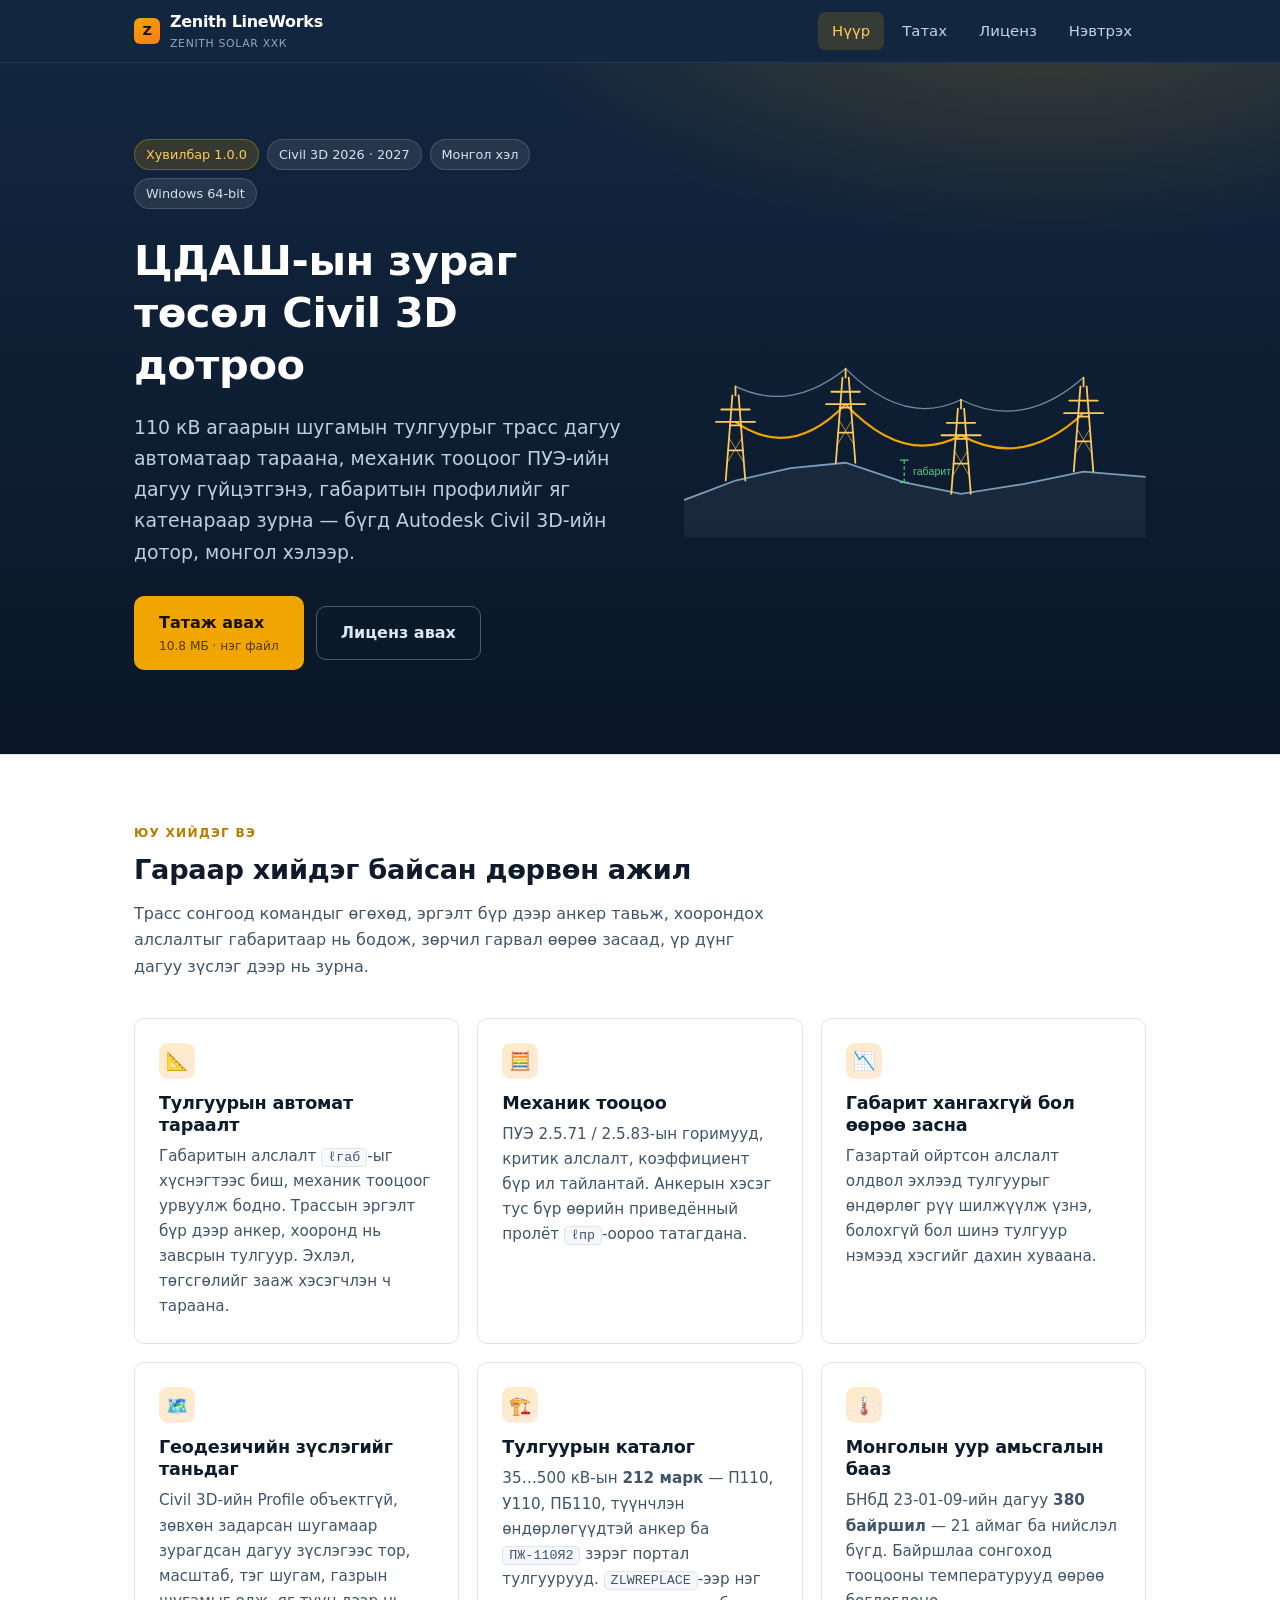
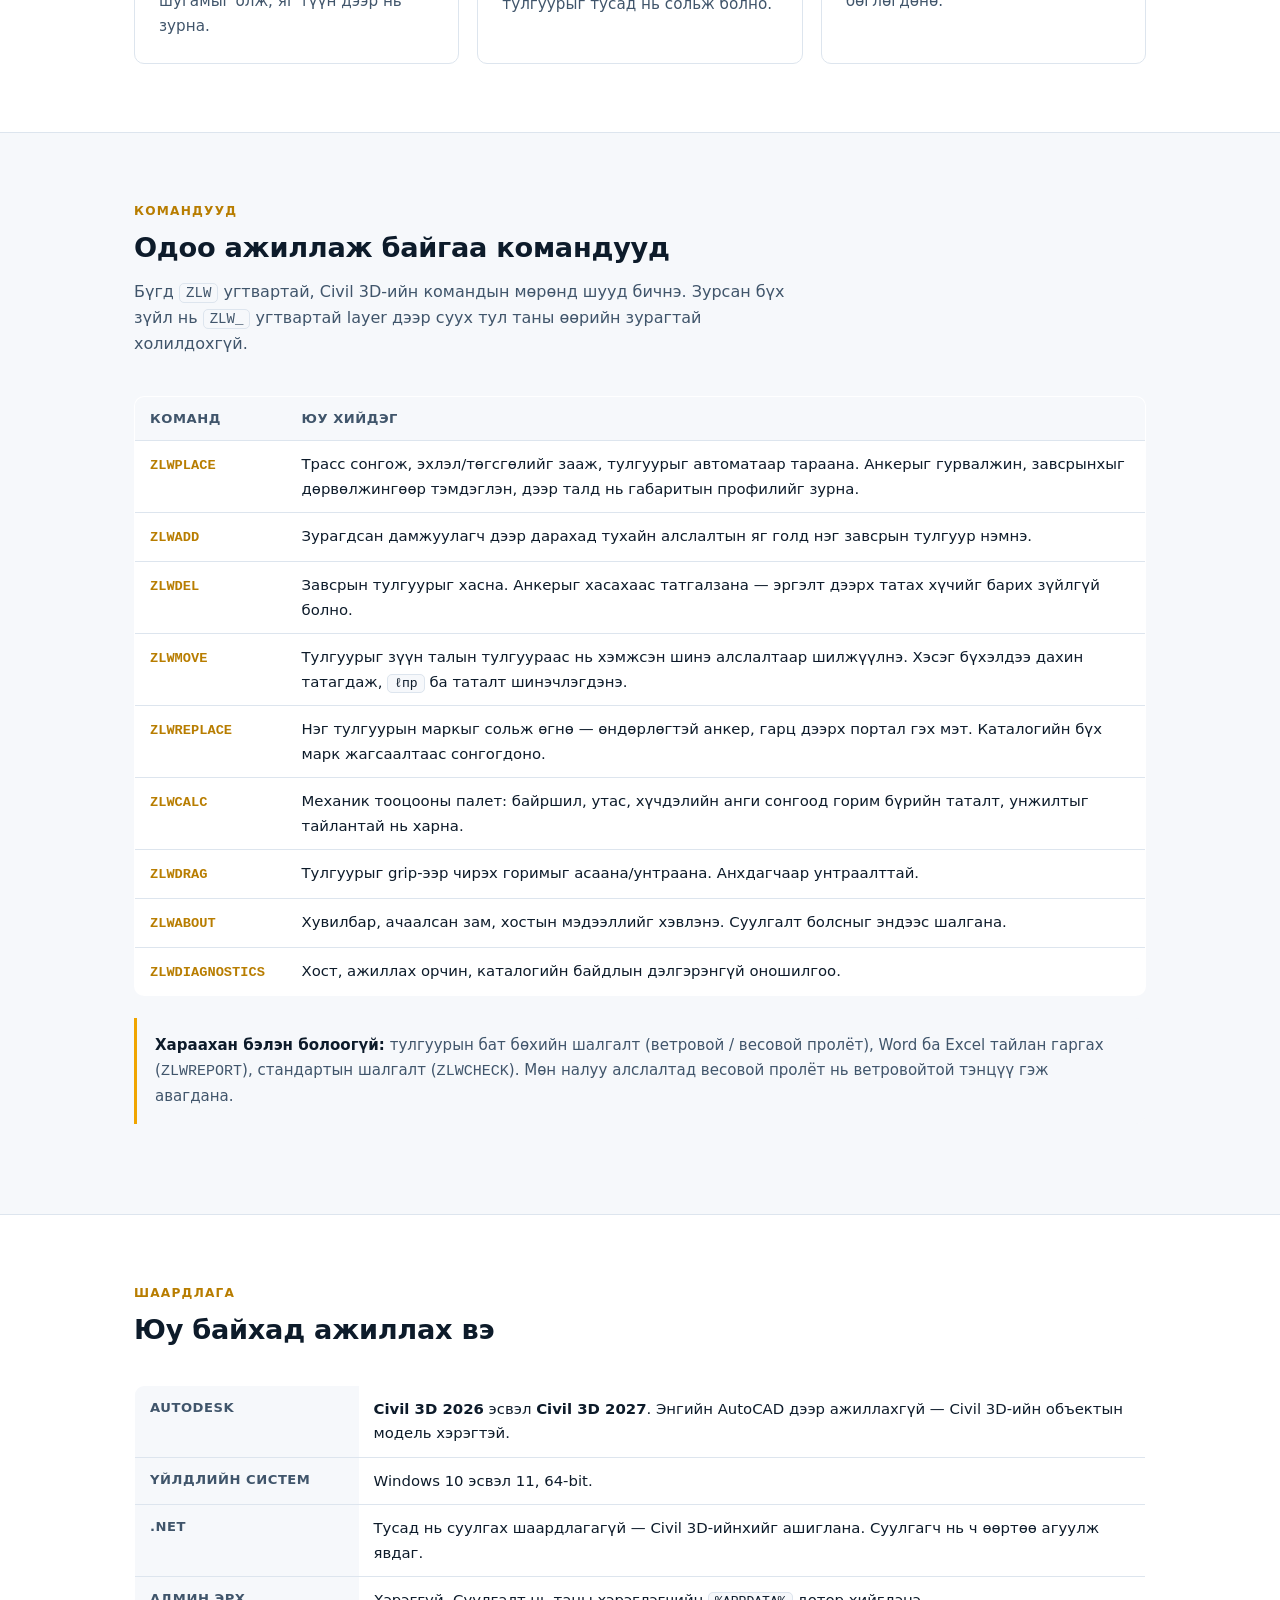
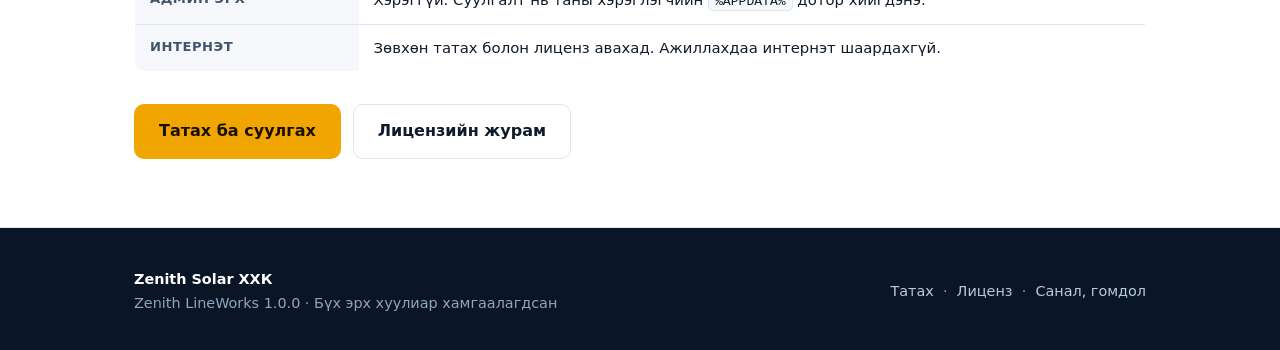
==== index.html @ 9b2cd24d "Нэвтрэх портал: Supabase сан ба мөрийн эрх, approve-request Edge Function, account.html, admin.html " ====
<!DOCTYPE html>
<html lang="mn">
<head>
<meta charset="utf-8">
<meta name="viewport" content="width=device-width, initial-scale=1">
<title>Zenith LineWorks — ЦДАШ-ын зураг төсөл Civil 3D дотор</title>
<meta name="description" content="110 кВ агаарын шугамын тулгуур тараалт, механик тооцоо, габаритын профилийг Autodesk Civil 3D дотор монгол хэлээр. Zenith Solar ХХК.">
<meta property="og:title" content="Zenith LineWorks">
<meta property="og:description" content="ЦДАШ-ын зураг төсөл ба механик тооцооны нэгдсэн систем — Autodesk Civil 3D-д зориулсан монгол хэлний plugin.">
<meta property="og:type" content="website">
<link rel="stylesheet" href="assets/site.css">
<link rel="icon" href="data:image/svg+xml,%3Csvg xmlns='http://www.w3.org/2000/svg' viewBox='0 0 32 32'%3E%3Crect width='32' height='32' rx='7' fill='%23f0a500'/%3E%3Cpath d='M9 8h14l-9 9h9v7H9l9-9H9z' fill='%230a1626'/%3E%3C/svg%3E">
</head>
<body>

<header class="top">
  <div class="wrap">
    <a class="brand" href="./">
      <span class="mark">Z</span>
      <span>Zenith LineWorks<small>Zenith Solar ХХК</small></span>
    </a>
    <nav class="top-nav">
      <a class="here" href="./">Нүүр</a>
      <a href="download.html">Татах</a>
      <a href="license.html">Лиценз</a>
      <a href="account.html">Нэвтрэх</a>
    </nav>
  </div>
</header>

<div class="hero">
  <div class="wrap hero-grid">
    <div>
      <div class="badges">
        <span class="badge sun">Хувилбар 1.0.0</span>
        <span class="badge">Civil 3D 2026 · 2027</span>
        <span class="badge">Монгол хэл</span>
        <span class="badge">Windows 64-bit</span>
      </div>
      <h1>ЦДАШ-ын зураг төсөл Civil 3D дотроо</h1>
      <p class="lede">
        110 кВ агаарын шугамын тулгуурыг трасс дагуу автоматаар тараана, механик
        тооцоог ПУЭ-ийн дагуу гүйцэтгэнэ, габаритын профилийг яг катенараар зурна —
        бүгд Autodesk Civil 3D-ийн дотор, монгол хэлээр.
      </p>
      <div class="row">
        <a class="btn btn-sun" href="download.html">
          <span>Татаж авах<span class="sub">10.8 МБ · нэг файл</span></span>
        </a>
        <a class="btn btn-ghost" href="license.html">Лиценз авах</a>
      </div>
    </div>

    <!--
      Тайлбар зураг: газрын гадарга, тулгуур, унжилт, габарит. Зурган файл биш
      inline SVG — сайт нь ганц CSS-ээс өөр татах зүйлгүй байх ёстой.
    -->
    <svg class="hero-art" viewBox="0 0 520 300" role="img"
         aria-label="Дагуу зүслэг дээр тараагдсан тулгуур ба унжсан дамжуулагч">
      <defs>
        <g id="tw" stroke="#ffca5c" stroke-width="2" fill="none" stroke-linecap="round">
          <path d="M-11 0 L-3.5 -96 M11 0 L3.5 -96"/>
          <path d="M-8.4 -34 L8.4 -34 M-6.5 -62 L6.5 -62"/>
          <path d="M-22 -66 L22 -66 M-16 -80 L16 -80"/>
          <path d="M0 -96 L0 -106"/>
          <path d="M-9.6 -20 L7.2 -48 M9.6 -20 L-7.2 -48" stroke-width="1.1" opacity=".65"/>
        </g>
      </defs>

      <!-- газрын гадарга -->
      <path d="M0 258 L58 236 L120 222 L182 216 L248 238 L312 251 L382 240 L450 226 L520 232 L520 300 L0 300 Z"
            fill="rgba(255,255,255,.05)" stroke="none"/>
      <path d="M0 258 L58 236 L120 222 L182 216 L248 238 L312 251 L382 240 L450 226 L520 232"
            fill="none" stroke="#7e9bb8" stroke-width="2"/>

      <!-- аянга зайлуулагч -->
      <path d="M58 130 Q120 160 182 110 M182 110 Q248 176 312 145 M312 145 Q382 180 450 120"
            fill="none" stroke="#8fa9c2" stroke-width="1.4" opacity=".8"/>

      <!-- дамжуулагч, унжилттай -->
      <path d="M58 170 Q120 214 182 150 M182 150 Q248 220 312 185 M312 185 Q382 224 450 160"
            fill="none" stroke="#f0a500" stroke-width="2.4"/>

      <use href="#tw" x="58"  y="236"/>
      <use href="#tw" x="182" y="216"/>
      <use href="#tw" x="312" y="251"/>
      <use href="#tw" x="450" y="226"/>

      <!-- габаритын хэмжээ -->
      <path d="M248 213 L248 238" stroke="#4ec98a" stroke-width="1.4" stroke-dasharray="4 3"/>
      <path d="M243 213 L253 213 M243 238 L253 238" stroke="#4ec98a" stroke-width="1.4"/>
      <text x="258" y="230" fill="#4ec98a" font-size="12"
            font-family="Segoe UI, sans-serif">габарит</text>
    </svg>
  </div>
</div>

<section>
  <div class="wrap">
    <div class="section-head">
      <div class="eyebrow">Юу хийдэг вэ</div>
      <h2>Гараар хийдэг байсан дөрвөн ажил</h2>
      <p>
        Трасс сонгоод командыг өгөхөд, эргэлт бүр дээр анкер тавьж, хоорондох
        алслалтыг габаритаар нь бодож, зөрчил гарвал өөрөө засаад, үр дүнг дагуу
        зүслэг дээр нь зурна.
      </p>
    </div>

    <div class="grid">
      <div class="card">
        <div class="ico">📐</div>
        <h3>Тулгуурын автомат тараалт</h3>
        <p>
          Габаритын алслалт <code>ℓгаб</code>-ыг хүснэгтээс биш, механик тооцоог
          урвуулж бодно. Трассын эргэлт бүр дээр анкер, хооронд нь завсрын тулгуур.
          Эхлэл, төгсгөлийг зааж хэсэгчлэн ч тараана.
        </p>
      </div>
      <div class="card">
        <div class="ico">🧮</div>
        <h3>Механик тооцоо</h3>
        <p>
          ПУЭ 2.5.71 / 2.5.83-ын горимууд, критик алслалт, коэффициент бүр ил
          тайлантай. Анкерын хэсэг тус бүр өөрийн приведённый пролёт
          <code>ℓпр</code>-оороо татагдана.
        </p>
      </div>
      <div class="card">
        <div class="ico">📉</div>
        <h3>Габарит хангахгүй бол өөрөө засна</h3>
        <p>
          Газартай ойртсон алслалт олдвол эхлээд тулгуурыг өндөрлөг рүү шилжүүлж
          үзнэ, болохгүй бол шинэ тулгуур нэмээд хэсгийг дахин хуваана.
        </p>
      </div>
      <div class="card">
        <div class="ico">🗺️</div>
        <h3>Геодезичийн зүслэгийг таньдаг</h3>
        <p>
          Civil 3D-ийн Profile объектгүй, зөвхөн задарсан шугамаар зурагдсан дагуу
          зүслэгээс тор, масштаб, тэг шугам, газрын шугамыг олж, яг түүн дээр нь
          зурна.
        </p>
      </div>
      <div class="card">
        <div class="ico">🏗️</div>
        <h3>Тулгуурын каталог</h3>
        <p>
          35…500 кВ-ын <strong>212 марк</strong> — П110, У110, ПБ110, түүнчлэн
          өндөрлөгүүдтэй анкер ба <code>ПЖ-110Я2</code> зэрэг портал тулгуурууд.
          <code>ZLWREPLACE</code>-ээр нэг тулгуурыг тусад нь сольж болно.
        </p>
      </div>
      <div class="card">
        <div class="ico">🌡️</div>
        <h3>Монголын уур амьсгалын бааз</h3>
        <p>
          БНбД 23-01-09-ийн дагуу <strong>380 байршил</strong> — 21 аймаг ба
          нийслэл бүгд. Байршлаа сонгоход тооцооны температурууд өөрөө бөглөгдөнө.
        </p>
      </div>
    </div>
  </div>
</section>

<section class="warm">
  <div class="wrap">
    <div class="section-head">
      <div class="eyebrow">Командууд</div>
      <h2>Одоо ажиллаж байгаа командууд</h2>
      <p>
        Бүгд <code>ZLW</code> угтвартай, Civil 3D-ийн командын мөрөнд шууд бичнэ.
        Зурсан бүх зүйл нь <code>ZLW_</code> угтвартай layer дээр суух тул таны
        өөрийн зурагтай холилдохгүй.
      </p>
    </div>

    <div class="table-scroll">
      <table>
        <thead>
          <tr><th style="width: 9.5rem">Команд</th><th>Юу хийдэг</th></tr>
        </thead>
        <tbody>
          <tr>
            <td><span class="cmd">ZLWPLACE</span></td>
            <td>Трасс сонгож, эхлэл/төгсгөлийг зааж, тулгуурыг автоматаар тараана. Анкерыг гурвалжин, завсрынхыг дөрвөлжингөөр тэмдэглэн, дээр талд нь габаритын профилийг зурна.</td>
          </tr>
          <tr>
            <td><span class="cmd">ZLWADD</span></td>
            <td>Зурагдсан дамжуулагч дээр дарахад тухайн алслалтын яг голд нэг завсрын тулгуур нэмнэ.</td>
          </tr>
          <tr>
            <td><span class="cmd">ZLWDEL</span></td>
            <td>Завсрын тулгуурыг хасна. Анкерыг хасахаас татгалзана — эргэлт дээрх татах хүчийг барих зүйлгүй болно.</td>
          </tr>
          <tr>
            <td><span class="cmd">ZLWMOVE</span></td>
            <td>Тулгуурыг зүүн талын тулгуураас нь хэмжсэн шинэ алслалтаар шилжүүлнэ. Хэсэг бүхэлдээ дахин татагдаж, <code>ℓпр</code> ба таталт шинэчлэгдэнэ.</td>
          </tr>
          <tr>
            <td><span class="cmd">ZLWREPLACE</span></td>
            <td>Нэг тулгуурын маркыг сольж өгнө — өндөрлөгтэй анкер, гарц дээрх портал гэх мэт. Каталогийн бүх марк жагсаалтаас сонгогдоно.</td>
          </tr>
          <tr>
            <td><span class="cmd">ZLWCALC</span></td>
            <td>Механик тооцооны палет: байршил, утас, хүчдэлийн анги сонгоод горим бүрийн таталт, унжилтыг тайлантай нь харна.</td>
          </tr>
          <tr>
            <td><span class="cmd">ZLWDRAG</span></td>
            <td>Тулгуурыг grip-ээр чирэх горимыг асаана/унтраана. Анхдагчаар унтраалттай.</td>
          </tr>
          <tr>
            <td><span class="cmd">ZLWABOUT</span></td>
            <td>Хувилбар, ачаалсан зам, хостын мэдээллийг хэвлэнэ. Суулгалт болсныг эндээс шалгана.</td>
          </tr>
          <tr>
            <td><span class="cmd">ZLWDIAGNOSTICS</span></td>
            <td>Хост, ажиллах орчин, каталогийн байдлын дэлгэрэнгүй оношилгоо.</td>
          </tr>
        </tbody>
      </table>
    </div>

    <div class="note">
      <strong>Хараахан бэлэн болоогүй:</strong> тулгуурын бат бөхийн шалгалт
      (ветровой / весовой пролёт), Word ба Excel тайлан гаргах
      (<code>ZLWREPORT</code>), стандартын шалгалт (<code>ZLWCHECK</code>).
      Мөн налуу алслалтад весовой пролёт нь ветровойтой тэнцүү гэж авагдана.
    </div>
  </div>
</section>

<section>
  <div class="wrap">
    <div class="section-head">
      <div class="eyebrow">Шаардлага</div>
      <h2>Юу байхад ажиллах вэ</h2>
    </div>

    <div class="table-scroll">
      <table>
        <tbody>
          <tr>
            <th style="width: 14rem">Autodesk</th>
            <td><strong>Civil 3D 2026</strong> эсвэл <strong>Civil 3D 2027</strong>. Энгийн AutoCAD дээр ажиллахгүй — Civil 3D-ийн объектын модель хэрэгтэй.</td>
          </tr>
          <tr>
            <th>Үйлдлийн систем</th>
            <td>Windows 10 эсвэл 11, 64-bit.</td>
          </tr>
          <tr>
            <th>.NET</th>
            <td>Тусад нь суулгах шаардлагагүй — Civil 3D-ийнхийг ашиглана. Суулгагч нь ч өөртөө агуулж явдаг.</td>
          </tr>
          <tr>
            <th>Админ эрх</th>
            <td>Хэрэггүй. Суулгалт нь таны хэрэглэгчийн <code>%APPDATA%</code> дотор хийгдэнэ.</td>
          </tr>
          <tr>
            <th>Интернэт</th>
            <td>Зөвхөн татах болон лиценз авахад. Ажиллахдаа интернэт шаардахгүй.</td>
          </tr>
        </tbody>
      </table>
    </div>

    <div class="row" style="margin-top: 32px">
      <a class="btn btn-sun" href="download.html">Татах ба суулгах</a>
      <a class="btn btn-line" href="license.html">Лицензийн журам</a>
    </div>
  </div>
</section>

<footer class="bottom">
  <div class="wrap">
    <div>
      <strong>Zenith Solar ХХК</strong>
      Zenith LineWorks 1.0.0 · Бүх эрх хуулиар хамгаалагдсан
    </div>
    <div>
      <a href="download.html">Татах</a> &nbsp;·&nbsp;
      <a href="license.html">Лиценз</a> &nbsp;·&nbsp;
      <a href="https://github.com/NOVA-XO/lineworks/issues">Санал, гомдол</a>
    </div>
  </div>
</footer>

<style>
  /* Зөвхөн нүүр хуудсанд хэрэгтэй хоёр дүрэм. */
  .hero-grid { display: grid; grid-template-columns: 1.05fr .95fr; gap: 40px; align-items: center; }
  .hero-art  { width: 100%; height: auto; }
  @media (max-width: 860px) {
    .hero-grid { grid-template-columns: 1fr; gap: 28px; }
    .hero-art  { max-width: 460px; }
  }
</style>

</body>
</html>
---- assets/site.css ----
/* =============================================================================
   Zenith LineWorks - нийтийн сайтын хэв маяг.

   Нэг файл, ямар ч сан хөмрөг ашиглахгүй. GitHub Pages статик файлыг шууд
   тавьдаг тул build алхам байхгүй; build байхгүй бол эвдрэх зүйл ч байхгүй.
   ========================================================================== */

:root {
  --ink:        #0d1b2a;
  --ink-soft:   #40556b;
  --ink-faint:  #7b8ea3;
  --paper:      #ffffff;
  --paper-warm: #f6f8fb;
  --line:       #dde5ee;
  --navy:       #12263f;
  --navy-deep:  #0a1626;
  --sun:        #f0a500;
  --sun-deep:   #b87d00;
  --good:       #1a7f4b;
  --warn:       #b3541e;
  --radius:     10px;
  --wrap:       1060px;
}

@media (prefers-color-scheme: dark) {
  :root {
    --ink:        #e8eef5;
    --ink-soft:   #a8bccf;
    --ink-faint:  #7089a0;
    --paper:      #0d1826;
    --paper-warm: #111f31;
    --line:       #23384f;
    --navy:       #0a1626;
    --navy-deep:  #060e18;
    --sun-deep:   #ffb824;
    --good:       #4ec98a;
    --warn:       #e0894f;
  }
}

*, *::before, *::after { box-sizing: border-box; }

body {
  margin: 0;
  font-family: "Segoe UI", "Noto Sans", Inter, system-ui, -apple-system, Arial, sans-serif;
  font-size: 16px;
  line-height: 1.65;
  color: var(--ink);
  background: var(--paper);
  -webkit-font-smoothing: antialiased;
}

.wrap { max-width: var(--wrap); margin: 0 auto; padding: 0 24px; }

a { color: var(--sun-deep); text-decoration: none; }
a:hover { text-decoration: underline; }

h1, h2, h3 { line-height: 1.25; margin: 0 0 .5em; font-weight: 650; letter-spacing: -.01em; }
h1 { font-size: 2.6rem; }
h2 { font-size: 1.7rem; margin-top: 0; }
h3 { font-size: 1.1rem; }
p  { margin: 0 0 1em; }

/* ------------------------------------------------------------------- толгой -- */

header.top {
  background: var(--navy);
  border-bottom: 1px solid rgba(255, 255, 255, .08);
  position: sticky; top: 0; z-index: 20;
}
header.top .wrap { display: flex; align-items: center; gap: 28px; height: 62px; }

.brand { display: flex; align-items: center; gap: 10px; font-weight: 700; color: #fff; letter-spacing: -.02em; }
.brand:hover { text-decoration: none; }
.brand .mark {
  width: 26px; height: 26px; border-radius: 6px; flex: none;
  background: linear-gradient(150deg, var(--sun), #ff7a18);
  display: grid; place-items: center;
  font-size: 13px; font-weight: 800; color: #0a1626;
}
.brand small {
  display: block; font-size: .68rem; font-weight: 500; color: #93a9c0;
  letter-spacing: .06em; text-transform: uppercase;
}

nav.top-nav { margin-left: auto; display: flex; gap: 4px; }
nav.top-nav a { color: #c3d3e4; padding: 7px 14px; border-radius: 7px; font-size: .93rem; }
nav.top-nav a:hover { background: rgba(255, 255, 255, .09); color: #fff; text-decoration: none; }
nav.top-nav a.here { background: rgba(240, 165, 0, .16); color: #ffca5c; }

/* --------------------------------------------------------------------- hero -- */

.hero {
  background:
    radial-gradient(900px 400px at 82% -10%, rgba(240, 165, 0, .20), transparent 62%),
    linear-gradient(180deg, var(--navy) 0%, #0a1626 100%);
  padding: 76px 0 84px;
  border-bottom: 1px solid var(--line);
}
.hero h1 { color: #fff; max-width: 16ch; }
.hero .lede { font-size: 1.18rem; color: #bed0e2; max-width: 60ch; margin-bottom: 28px; }

.badges { display: flex; flex-wrap: wrap; gap: 8px; margin-bottom: 26px; }
.badge {
  font-size: .8rem; padding: 4px 11px; border-radius: 999px;
  background: rgba(255, 255, 255, .09); color: #d5e2ef;
  border: 1px solid rgba(255, 255, 255, .14);
}
.badge.sun { background: rgba(240, 165, 0, .16); border-color: rgba(240, 165, 0, .35); color: #ffca5c; }

/* ----------------------------------------------------------------- товчнууд -- */

.row { display: flex; flex-wrap: wrap; gap: 12px; align-items: center; }

.btn {
  display: inline-flex; align-items: center; gap: 9px;
  padding: 13px 24px; border-radius: var(--radius);
  font-weight: 650; font-size: 1rem; border: 1px solid transparent;
  cursor: pointer; font-family: inherit;
}
.btn:hover { text-decoration: none; }
.btn-sun   { background: var(--sun); color: #1b1000; }
.btn-sun:hover { background: #ffb824; }
.btn-ghost { background: transparent; color: #dce7f2; border-color: rgba(255, 255, 255, .28); }
.btn-ghost:hover { background: rgba(255, 255, 255, .09); }
.btn-line  { background: var(--paper); color: var(--ink); border-color: var(--line); }
.btn-line:hover { border-color: var(--ink-faint); }
.btn .sub { display: block; font-weight: 400; font-size: .76rem; opacity: .72; }

/* ------------------------------------------------------------------ хэсгүүд -- */

section { padding: 68px 0; }
section.warm { background: var(--paper-warm); border-top: 1px solid var(--line); border-bottom: 1px solid var(--line); }
.section-head { max-width: 64ch; margin-bottom: 38px; }
.section-head p { color: var(--ink-soft); margin-bottom: 0; }
.eyebrow {
  font-size: .76rem; font-weight: 700; letter-spacing: .1em; text-transform: uppercase;
  color: var(--sun-deep); margin-bottom: 10px;
}

.grid { display: grid; gap: 18px; grid-template-columns: repeat(auto-fit, minmax(258px, 1fr)); }

.card {
  background: var(--paper); border: 1px solid var(--line); border-radius: var(--radius);
  padding: 24px;
}
.card h3 { margin-bottom: .4em; }
.card p  { color: var(--ink-soft); font-size: .95rem; margin-bottom: 0; }
.card .ico {
  width: 36px; height: 36px; border-radius: 9px; margin-bottom: 14px;
  background: linear-gradient(150deg, rgba(240, 165, 0, .22), rgba(255, 122, 24, .16));
  display: grid; place-items: center; font-size: 18px;
}

/* ------------------------------------------------------------------- хүснэгт -- */

.table-scroll { overflow-x: auto; -webkit-overflow-scrolling: touch; }
table {
  width: 100%; border-collapse: collapse; font-size: .93rem;
  background: var(--paper); border: 1px solid var(--line); border-radius: var(--radius);
  overflow: hidden;
}
th, td { text-align: left; padding: 11px 15px; border-bottom: 1px solid var(--line); vertical-align: top; }
th {
  background: var(--paper-warm); font-weight: 650; font-size: .82rem;
  letter-spacing: .04em; text-transform: uppercase; color: var(--ink-soft);
}
tr:last-child td { border-bottom: 0; }
.cmd {
  font-family: "Cascadia Mono", Consolas, ui-monospace, monospace;
  color: var(--sun-deep); font-weight: 650; white-space: nowrap; font-size: .92em;
}

/* ----------------------------------------------------------------------- код -- */

pre, code { font-family: "Cascadia Mono", Consolas, ui-monospace, monospace; }
pre {
  background: #0a1626; color: #d7e4f1; padding: 16px 18px;
  border-radius: var(--radius); overflow-x: auto; font-size: .88rem; line-height: 1.6;
  border: 1px solid var(--line);
}
p > code, li > code, td > code, dd > code {
  background: var(--paper-warm); border: 1px solid var(--line);
  padding: 1px 6px; border-radius: 5px; font-size: .88em;
}

/* -------------------------------------------------------------------- алхмууд -- */

ol.steps { list-style: none; counter-reset: s; padding: 0; margin: 0; }
ol.steps > li {
  counter-increment: s; position: relative; padding: 0 0 28px 52px; margin: 0 0 0 15px;
  border-left: 2px solid var(--line);
}
ol.steps > li:last-child { border-left-color: transparent; padding-bottom: 0; }
ol.steps > li::before {
  content: counter(s); position: absolute; left: -16px; top: -3px;
  width: 30px; height: 30px; border-radius: 50%;
  background: var(--sun); color: #1b1000;
  display: grid; place-items: center; font-weight: 700; font-size: .88rem;
}
ol.steps h3 { margin-bottom: .3em; }
ol.steps p  { color: var(--ink-soft); margin-bottom: .6em; }

/* ------------------------------------------------------------------ мэдэгдэл -- */

.note {
  border-left: 3px solid var(--sun); background: var(--paper-warm);
  padding: 15px 18px; border-radius: 0 var(--radius) var(--radius) 0; margin: 22px 0;
  font-size: .94rem; color: var(--ink-soft);
}
.note strong { color: var(--ink); }
.note :last-child { margin-bottom: 0; }
.note.warn { border-left-color: var(--warn); }
.note.good { border-left-color: var(--good); }

/* ---------------------------------------------------------------- лиц. хайлт -- */

.lookup { display: flex; gap: 10px; flex-wrap: wrap; margin-bottom: 18px; }
.lookup input {
  flex: 1 1 280px; padding: 12px 15px; font-size: 1rem; font-family: inherit;
  border: 1px solid var(--line); border-radius: var(--radius);
  background: var(--paper); color: var(--ink);
}
.lookup input:focus { outline: 2px solid var(--sun); outline-offset: -1px; border-color: var(--sun); }

.result { border: 1px solid var(--line); border-radius: var(--radius); padding: 20px; background: var(--paper); }
.result dl { display: grid; grid-template-columns: max-content 1fr; gap: 8px 22px; margin: 0; }
.result dt { color: var(--ink-faint); font-size: .88rem; }
.result dd { margin: 0; font-weight: 600; }
.pill { display: inline-block; padding: 2px 10px; border-radius: 999px; font-size: .8rem; font-weight: 650; }
.pill.good { background: rgba(26, 127, 75, .14); color: var(--good); }
.pill.warn { background: rgba(179, 84, 30, .14); color: var(--warn); }

/* ---------------------------------------------------------------------- хөл -- */

footer.bottom {
  background: #0a1626; color: #8ea5bc; padding: 40px 0; font-size: .9rem;
  border-top: 1px solid var(--line);
}
footer.bottom .wrap { display: flex; flex-wrap: wrap; gap: 18px; align-items: center; justify-content: space-between; }
footer.bottom a { color: #b8cbdd; }
footer.bottom strong { color: #fff; display: block; font-weight: 650; }

.muted { color: var(--ink-faint); font-size: .88rem; }

@media (max-width: 720px) {
  h1 { font-size: 2rem; }
  .hero { padding: 52px 0 58px; }
  section { padding: 48px 0; }
  header.top .wrap { gap: 12px; }
  nav.top-nav a { padding: 7px 10px; font-size: .87rem; }
  .brand small { display: none; }
  .result dl { grid-template-columns: 1fr; gap: 2px 0; }
  .result dd { margin-bottom: 10px; }
}
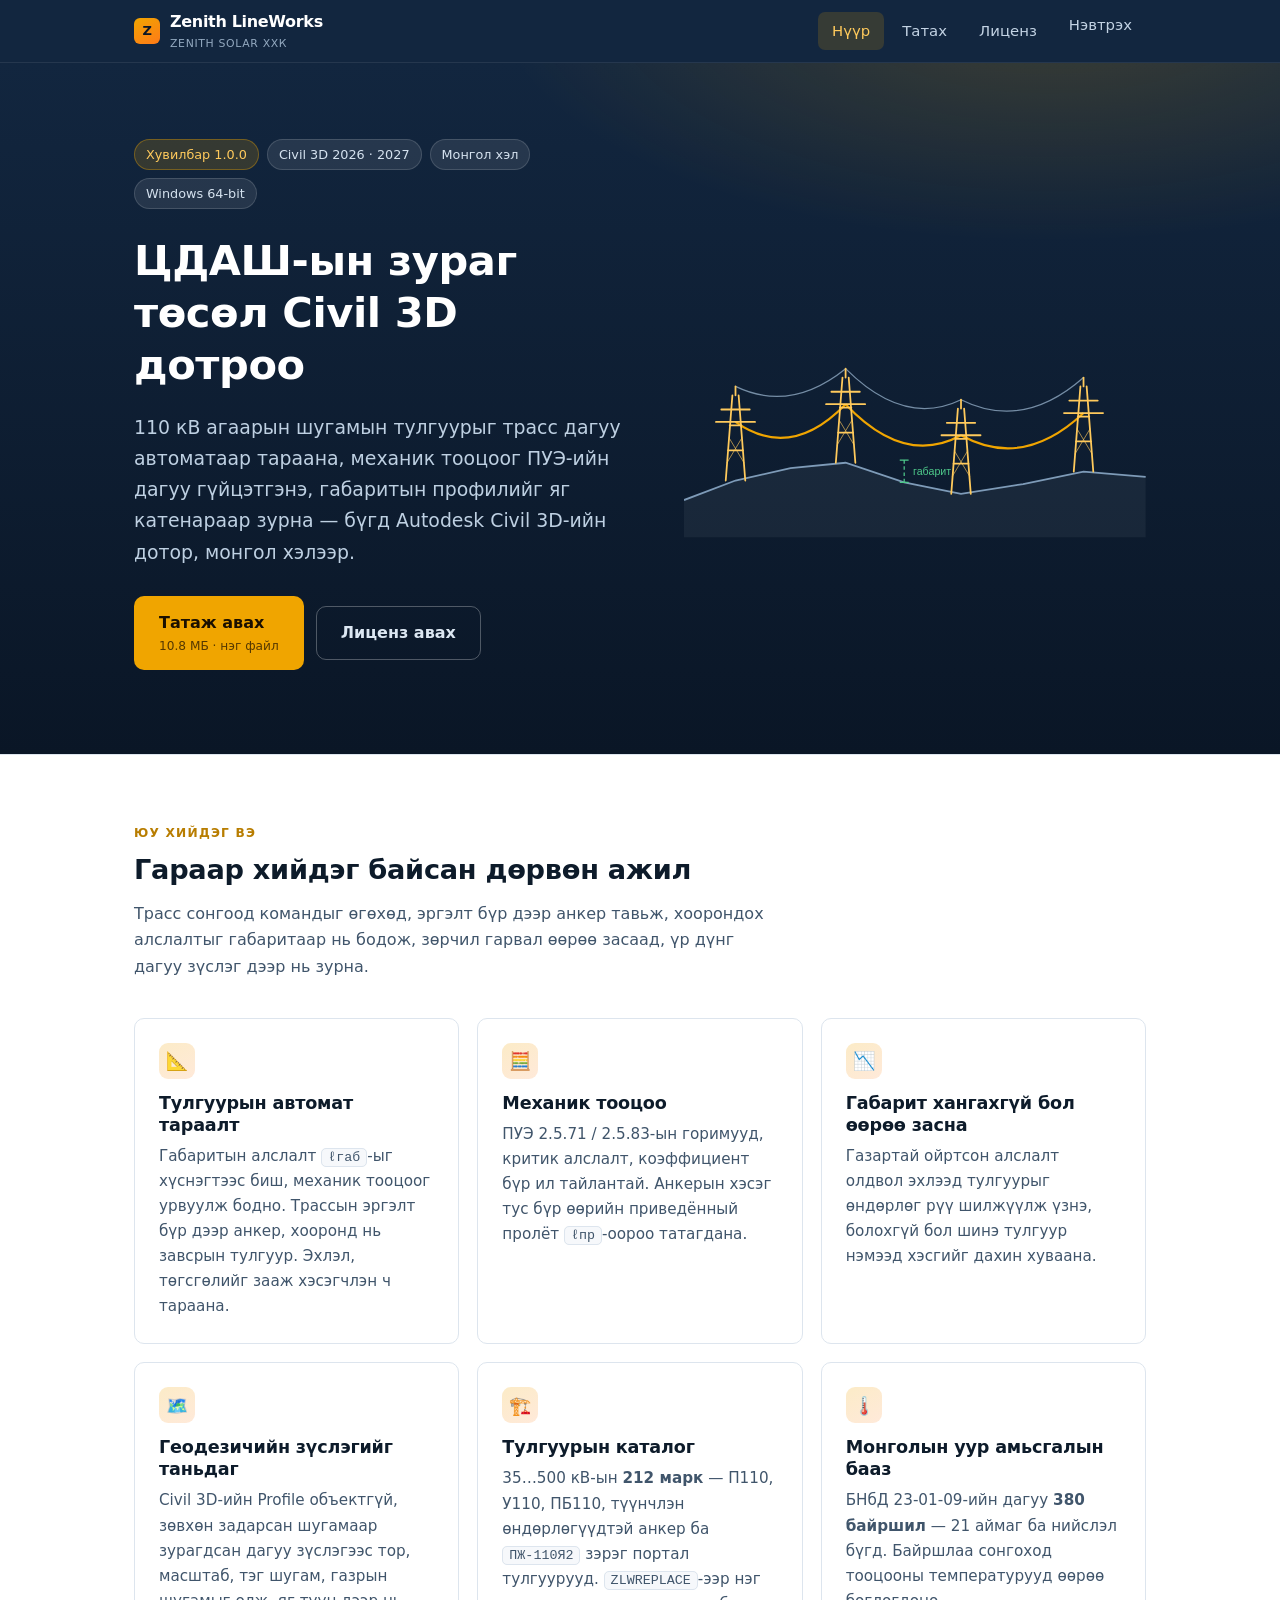
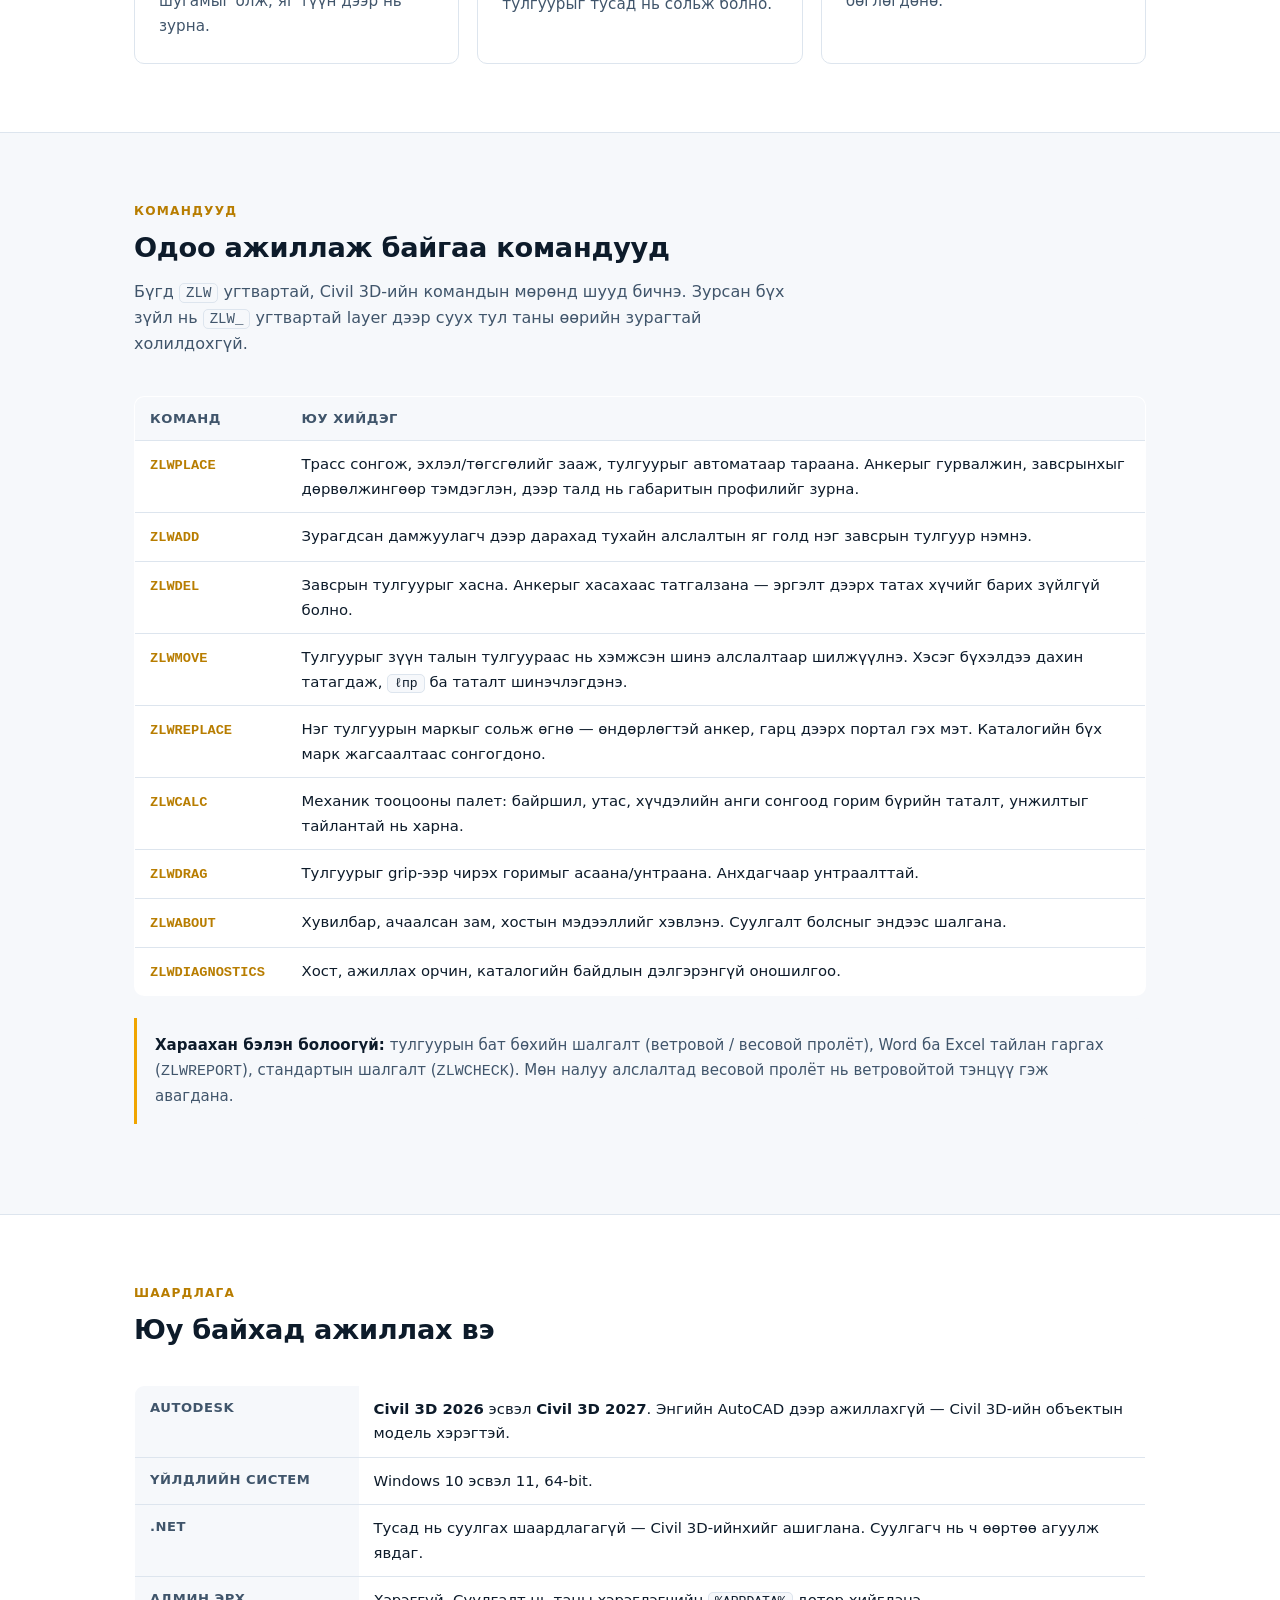
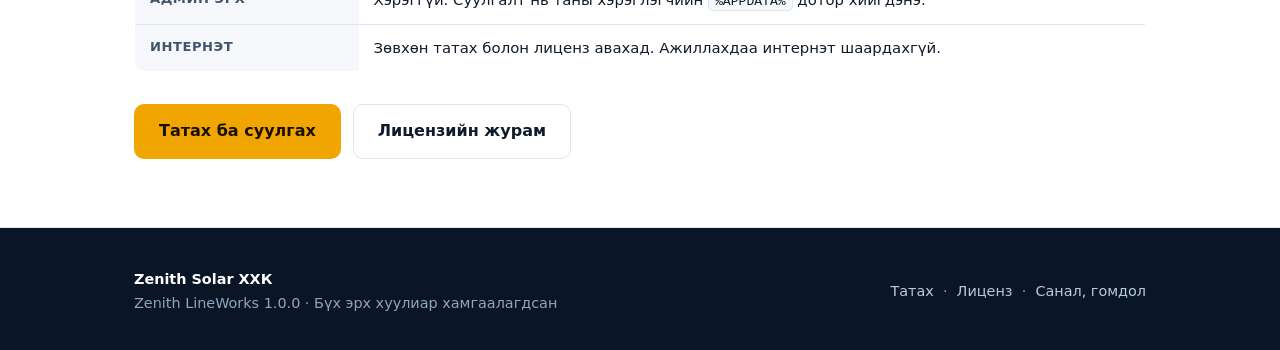
==== commit fbf2c709: "Цэс: нэвтэрсэн үед бүх хуудсанд «Миний хуудас» (өмнө нь «Нэвтрэх» хэвээр) Нүүр, Татах, Лиценз хуудас" ====
--- a/index.html
+++ b/index.html
@@ -23,7 +23,7 @@
       <a class="here" href="./">Нүүр</a>
       <a href="download.html">Татах</a>
       <a href="license.html">Лиценз</a>
-      <a href="account.html">Нэвтрэх</a>
+      <span id="nav-account"><a href="account.html">Нэвтрэх</a></span>
     </nav>
   </div>
 </header>
@@ -296,5 +296,6 @@
   }
 </style>
 
+<script src="assets/nav-session.js"></script>
 </body>
 </html>
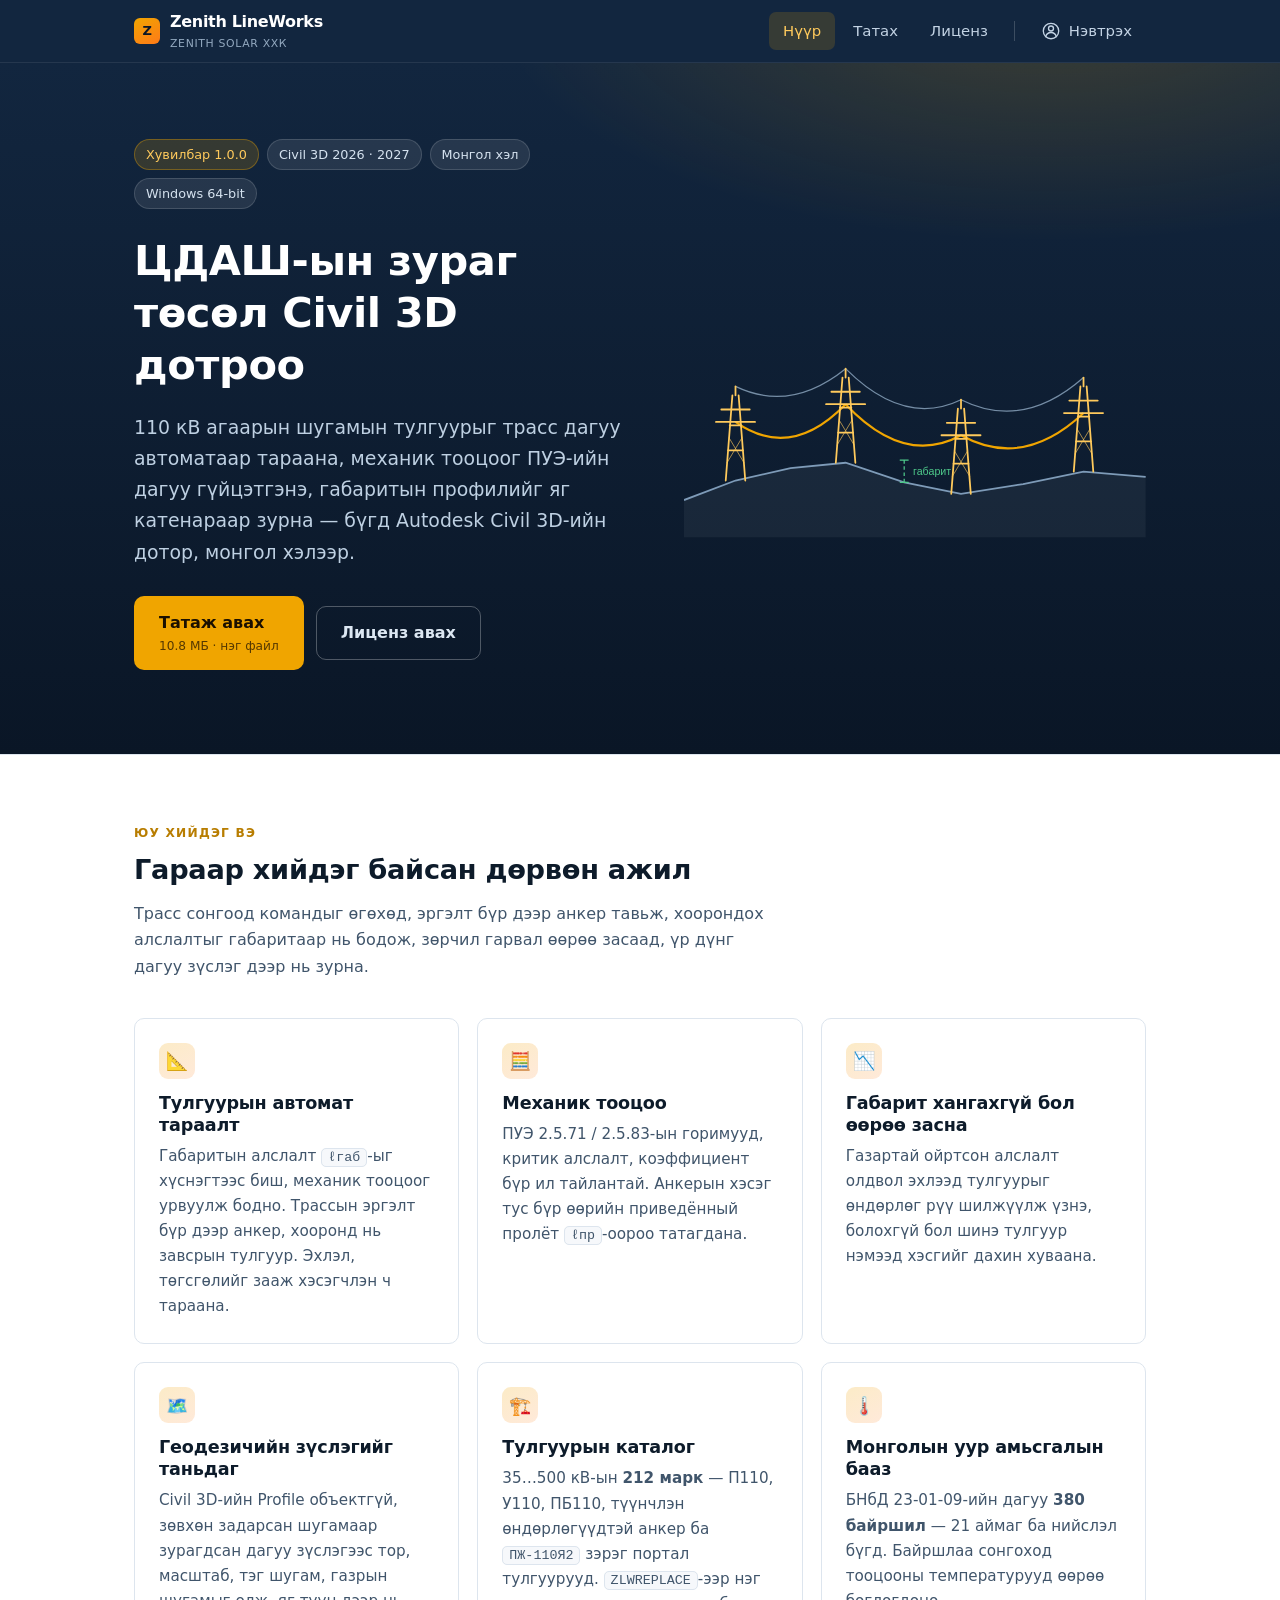
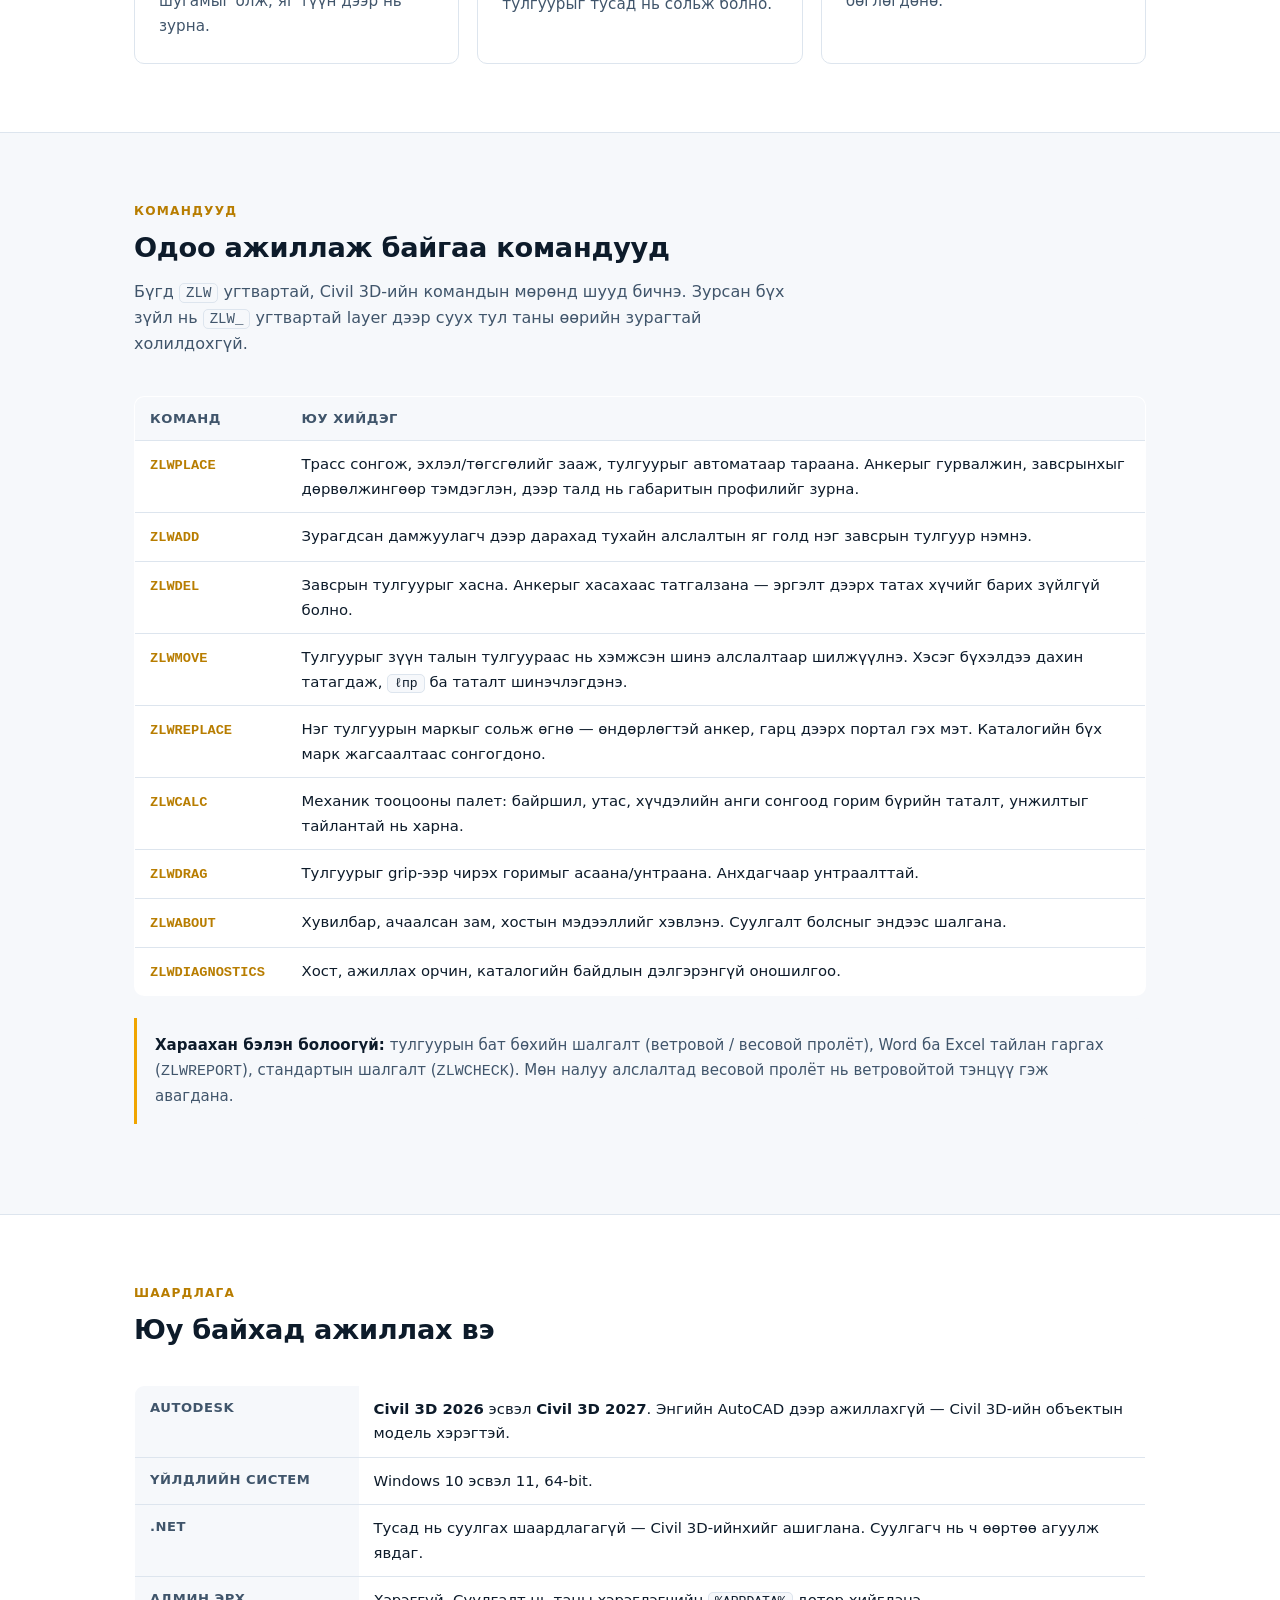
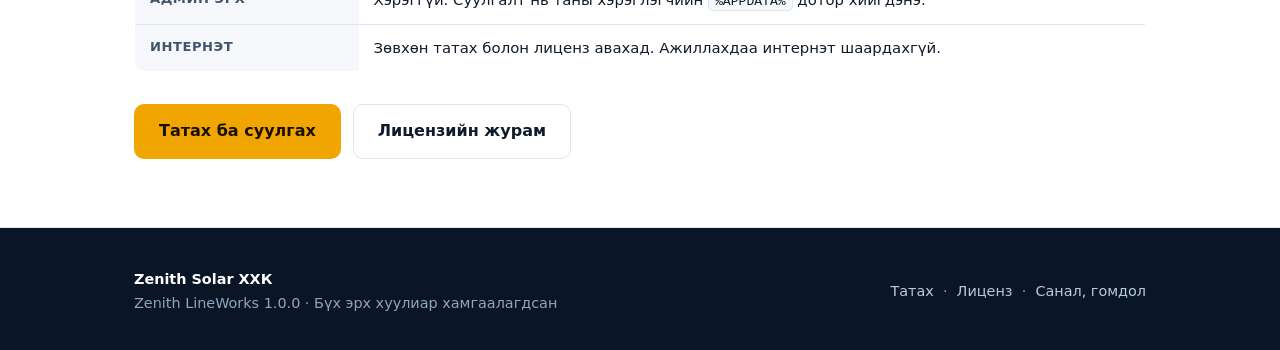
==== commit 249d4108: "Цэс: данс холбоос — заагч шугам + хэрэглэгчийн дүрс («Нэвтрэх» / «Миний хуудас») Эзний жишээ зургаар" ====
--- a/index.html
+++ b/index.html
@@ -23,7 +23,23 @@
       <a class="here" href="./">Нүүр</a>
       <a href="download.html">Татах</a>
       <a href="license.html">Лиценз</a>
-      <span id="nav-account"><a href="account.html">Нэвтрэх</a></span>
+      <span id="nav-account">
+        <a class="nav-user"
+           href="account.html"
+           aria-label="Нэвтрэх"
+           title="Нэвтрэх">
+          <svg xmlns="http://www.w3.org/2000/svg"
+               width="20" height="20" viewBox="0 0 24 24"
+               fill="none" stroke="currentColor" stroke-width="1.6"
+               stroke-linecap="round" stroke-linejoin="round"
+               aria-hidden="true" focusable="false">
+            <circle cx="12" cy="12" r="9.25"/>
+            <circle cx="12" cy="9" r="3"/>
+            <path d="M5.7 18.7a6.5 6.5 0 0 1 12.6 0"/>
+          </svg>
+          <span class="nav-user-label">Нэвтрэх</span>
+        </a>
+      </span>
     </nav>
   </div>
 </header>
--- a/assets/site.css
+++ b/assets/site.css
@@ -83,10 +83,102 @@
   letter-spacing: .06em; text-transform: uppercase;
 }
 
-nav.top-nav { margin-left: auto; display: flex; gap: 4px; }
-nav.top-nav a { color: #c3d3e4; padding: 7px 14px; border-radius: 7px; font-size: .93rem; }
-nav.top-nav a:hover { background: rgba(255, 255, 255, .09); color: #fff; text-decoration: none; }
-nav.top-nav a.here { background: rgba(240, 165, 0, .16); color: #ffca5c; }
+/* Толгой light/dark сэдэвт хоёуланд нь navy байна. */
+header.top {
+  background: var(--navy);
+}
+
+header.top .wrap {
+  min-height: 62px;
+  height: auto;
+  flex-wrap: wrap;
+  row-gap: 4px;
+}
+
+nav.top-nav {
+  margin-left: auto;
+  display: flex;
+  flex-wrap: nowrap;
+  align-items: center;
+  gap: 4px;
+}
+
+nav.top-nav #nav-account {
+  display: inline-flex;
+  flex: none;
+  align-items: center;
+  gap: 4px;
+  white-space: nowrap;
+}
+
+/* Үндсэн цэс ба дансны хэсгийн хоорондох заагч. */
+nav.top-nav #nav-account::before {
+  content: "";
+  display: block;
+  flex: 0 0 1px;
+  width: 1px;
+  height: 20px;
+  margin-inline: 8px;
+  background: rgba(255, 255, 255, .18);
+}
+
+nav.top-nav a {
+  display: inline-flex;
+  flex: none;
+  align-items: center;
+  justify-content: center;
+  gap: 8px;
+  height: 38px;
+  padding: 0 14px;
+  border-radius: 7px;
+  color: #c3d3e4;
+  font-size: .93rem;
+  font-weight: 400;
+  line-height: 1;
+  white-space: nowrap;
+  text-decoration: none;
+}
+
+nav.top-nav a:hover {
+  background: rgba(255, 255, 255, .09);
+  color: #fff;
+  text-decoration: none;
+}
+
+nav.top-nav a.here {
+  background: rgba(240, 165, 0, .16);
+  color: #ffca5c;
+}
+
+nav.top-nav a:focus-visible {
+  outline: 2px solid var(--sun);
+  outline-offset: 2px;
+}
+
+nav.top-nav .nav-user svg {
+  display: block;
+  flex: 0 0 20px;
+  width: 20px;
+  height: 20px;
+}
+
+nav.top-nav a.nav-signout {
+  padding-inline: 8px;
+  color: #93a9c0;
+  font-size: .8rem;
+}
+
+nav.top-nav a.nav-signout:hover {
+  background: transparent;
+  color: #fff;
+  text-decoration: underline;
+  text-underline-offset: 3px;
+}
+
+nav.top-nav a.nav-signout[aria-disabled="true"] {
+  opacity: .55;
+  cursor: wait;
+}
 
 /* --------------------------------------------------------------------- hero -- */
 
@@ -247,9 +339,80 @@
   h1 { font-size: 2rem; }
   .hero { padding: 52px 0 58px; }
   section { padding: 48px 0; }
-  header.top .wrap { gap: 12px; }
-  nav.top-nav a { padding: 7px 10px; font-size: .87rem; }
+
+  header.top .wrap { column-gap: 12px; }
+
   .brand small { display: none; }
-  .result dl { grid-template-columns: 1fr; gap: 2px 0; }
+
+  nav.top-nav { gap: 2px; }
+
+  nav.top-nav a {
+    padding-inline: 8px;
+    font-size: .87rem;
+  }
+
+  nav.top-nav #nav-account { gap: 2px; }
+
+  nav.top-nav #nav-account::before {
+    margin-inline: 5px;
+  }
+
+  /* Логоны хажууд байрлах 561–720px өргөнд ч багтаана. */
+  nav.top-nav .nav-user-label {
+    display: none;
+  }
+
+  nav.top-nav a.nav-user {
+    width: 38px;
+    padding: 0;
+    gap: 0;
+  }
+
+  nav.top-nav a.nav-signout {
+    padding-inline: 6px;
+    font-size: .8rem;
+  }
+
+  .result dl {
+    grid-template-columns: 1fr;
+    gap: 2px 0;
+  }
+
   .result dd { margin-bottom: 10px; }
 }
+
+@media (max-width: 560px) {
+  header.top .wrap {
+    height: auto;
+    flex-wrap: wrap;
+    row-gap: 4px;
+    padding-top: 8px;
+    padding-bottom: 6px;
+  }
+
+  /* portal.css-ийн account-specific wrap дүрмийг давна. */
+  header.top nav.top-nav,
+  body:has(#profile-panel) header.top nav.top-nav {
+    flex: 0 0 100%;
+    width: 100%;
+    min-width: 0;
+    margin-left: 0;
+    flex-wrap: nowrap;
+    justify-content: flex-start;
+    gap: 2px;
+  }
+
+  nav.top-nav a {
+    height: 38px;
+    padding-inline: 8px;
+  }
+
+  nav.top-nav a.nav-user {
+    width: 38px;
+    padding: 0;
+  }
+
+  nav.top-nav a.nav-signout {
+    padding-inline: 6px;
+  }
+}
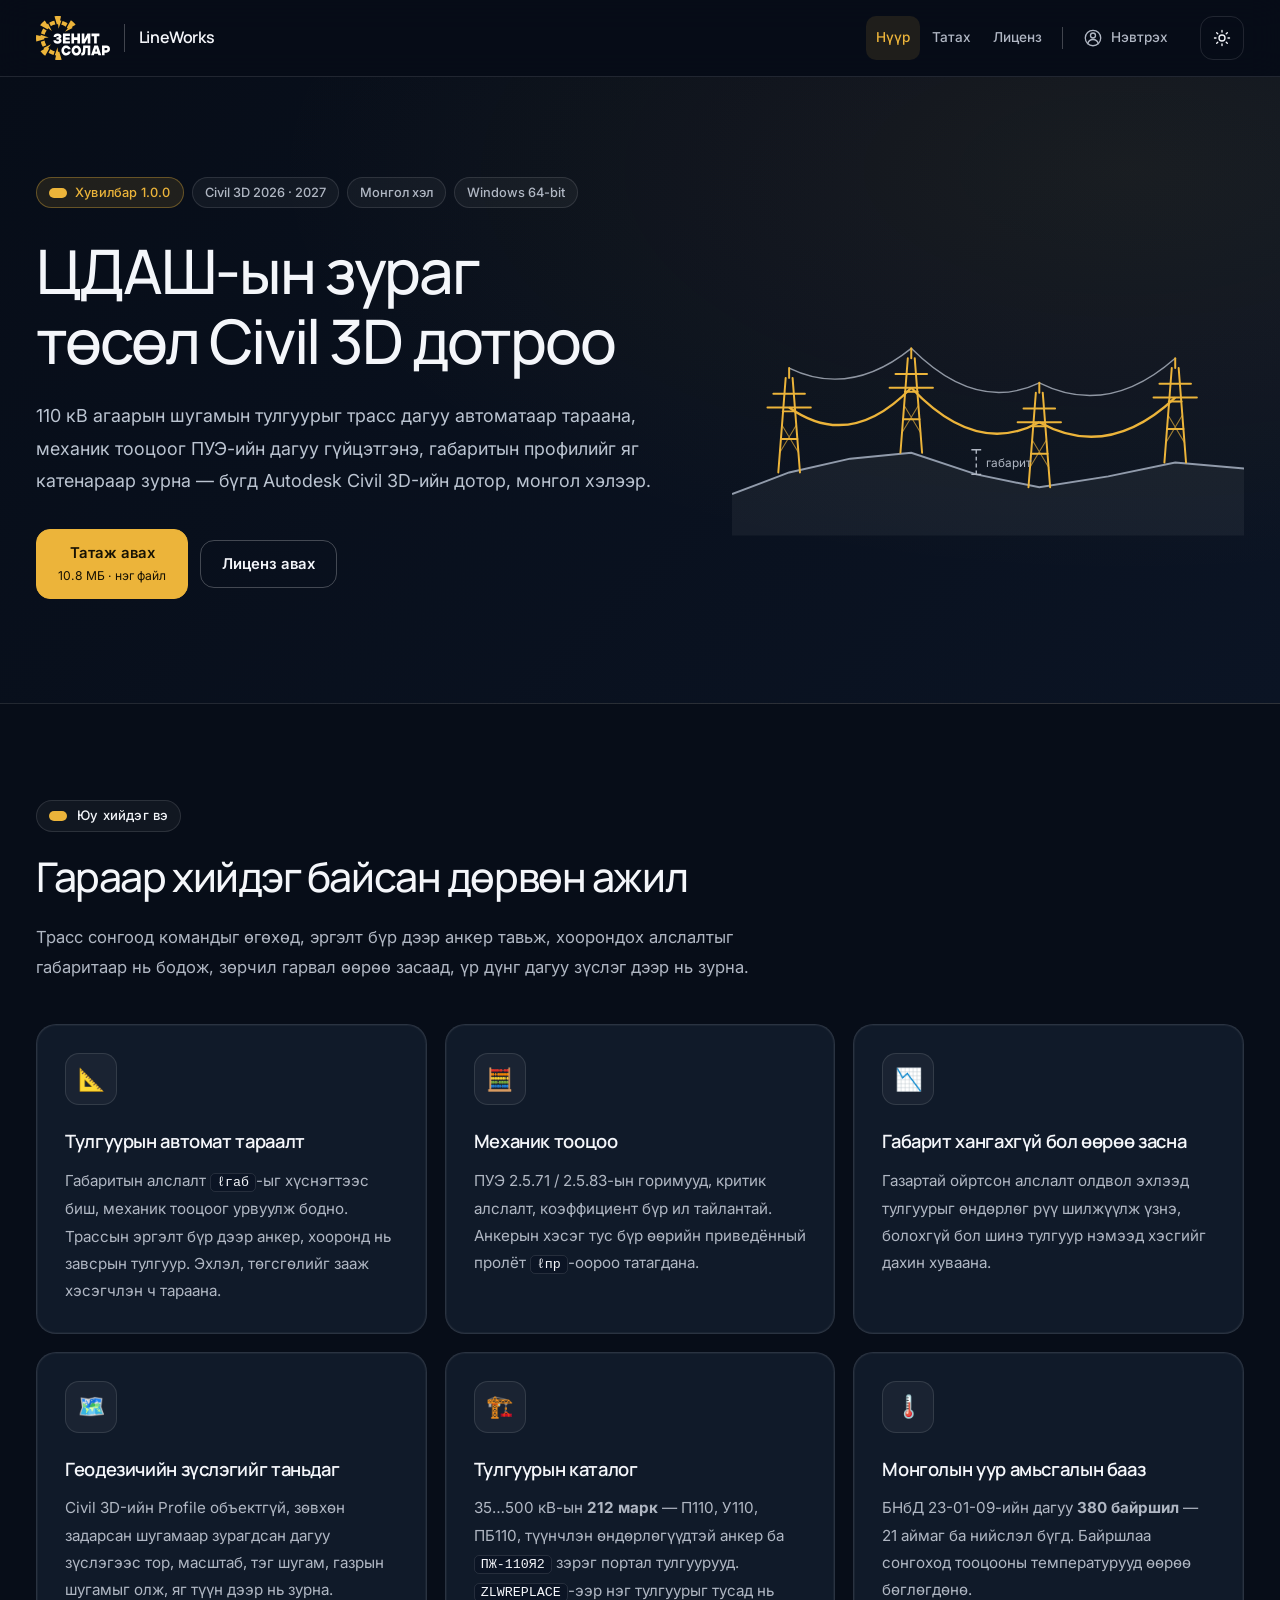
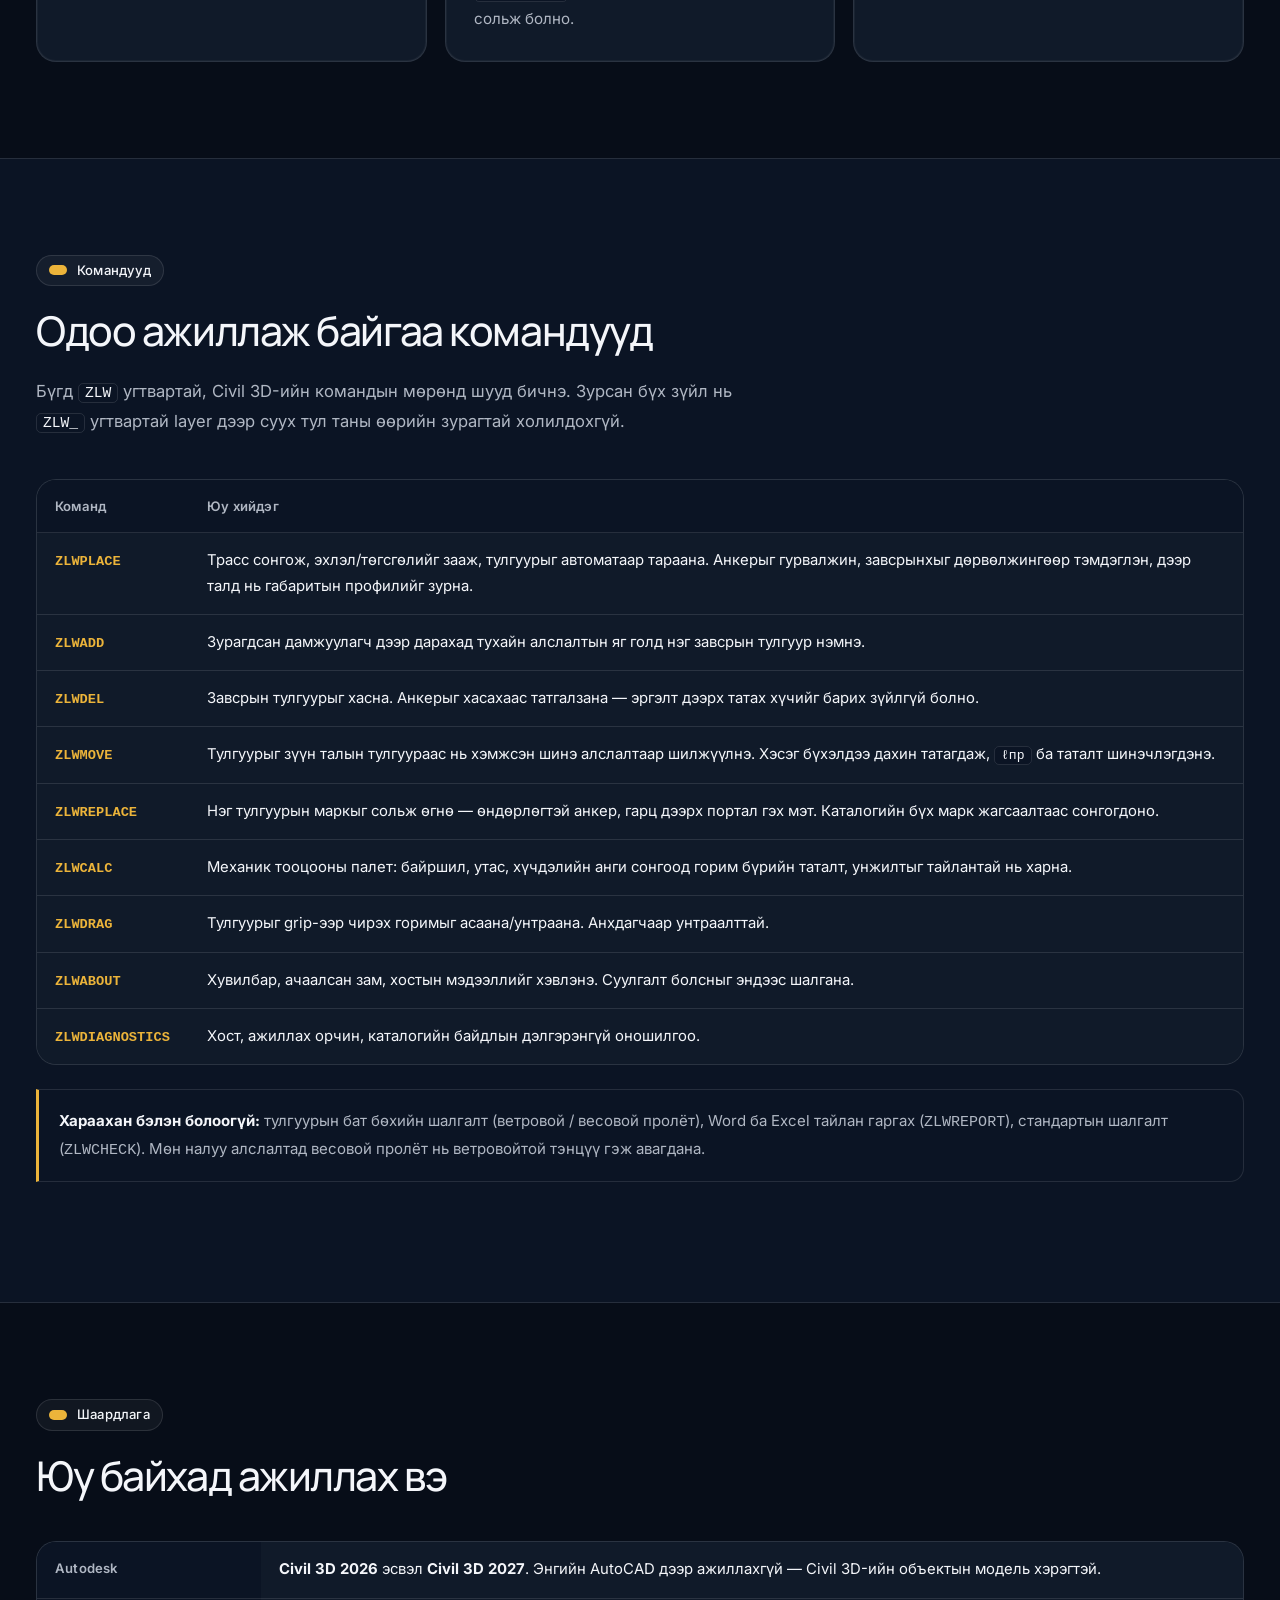
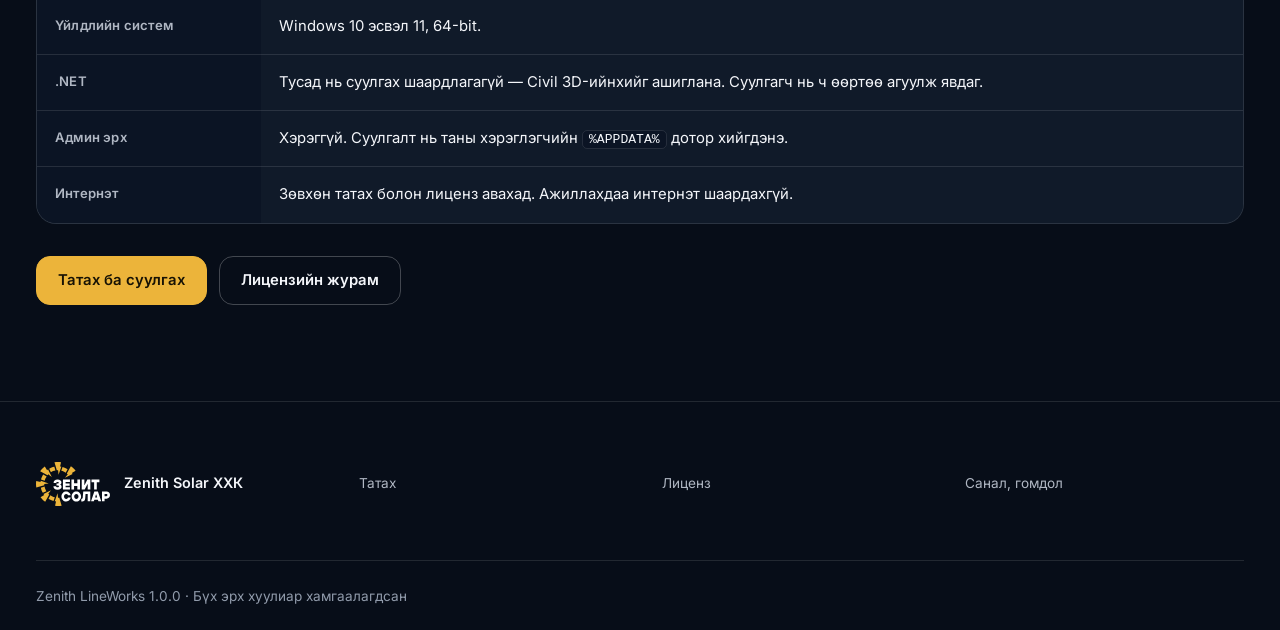
==== commit c212afd2: "Компанийн сайттай ижил сэдэв: zs-theme, brandbook өнгө, компанийн лого - assets/zs-theme.css, zs-the" ====
--- a/index.html
+++ b/index.html
@@ -8,21 +8,39 @@
 <meta property="og:title" content="Zenith LineWorks">
 <meta property="og:description" content="ЦДАШ-ын зураг төсөл ба механик тооцооны нэгдсэн систем — Autodesk Civil 3D-д зориулсан монгол хэлний plugin.">
 <meta property="og:type" content="website">
+<meta name="theme-color" content="#070d18">
+<script>
+(() => {
+  let theme = "dark";
+  try {
+    if (localStorage.getItem("zs-theme") === "light") theme = "light";
+  } catch {}
+  document.documentElement.dataset.theme = theme;
+  const meta = document.querySelector('meta[name="theme-color"]');
+  if (meta) meta.content = theme === "light" ? "#ffffff" : "#070d18";
+})();
+</script>
+<link rel="icon" href="assets/img/favicon.svg" type="image/svg+xml">
+<link rel="preconnect" href="https://fonts.googleapis.com">
+<link rel="preconnect" href="https://fonts.gstatic.com" crossorigin>
+<link rel="stylesheet" href="https://fonts.googleapis.com/css2?family=Inter:wght@400;500;600;700&family=Manrope:wght@400;500;600;700;800&display=swap">
+<link rel="stylesheet" href="assets/zs-theme.css">
 <link rel="stylesheet" href="assets/site.css">
-<link rel="icon" href="data:image/svg+xml,%3Csvg xmlns='http://www.w3.org/2000/svg' viewBox='0 0 32 32'%3E%3Crect width='32' height='32' rx='7' fill='%23f0a500'/%3E%3Cpath d='M9 8h14l-9 9h9v7H9l9-9H9z' fill='%230a1626'/%3E%3C/svg%3E">
 </head>
 <body>
 
 <header class="top">
   <div class="wrap">
-    <a class="brand" href="./">
-      <span class="mark">Z</span>
-      <span>Zenith LineWorks<small>Zenith Solar ХХК</small></span>
+    <a class="brand" href="./" aria-label="Зенит Солар — LineWorks нүүр">
+      <img class="logo-light" src="assets/img/logo-mn.svg" alt="Зенит Солар" width="74" height="44">
+      <img class="logo-dark" src="assets/img/logo-mn-white.svg" alt="Зенит Солар" width="74" height="44">
+      <span class="brand-product">LineWorks</span>
     </a>
-    <nav class="top-nav">
-      <a class="here" href="./">Нүүр</a>
+    <nav class="nav" id="nav" aria-label="Үндсэн цэс">
+      <a class="here" href="./" aria-current="page">Нүүр</a>
       <a href="download.html">Татах</a>
       <a href="license.html">Лиценз</a>
+      <span class="nav-sep" aria-hidden="true"></span>
       <span id="nav-account">
         <a class="nav-user"
            href="account.html"
@@ -41,6 +59,14 @@
         </a>
       </span>
     </nav>
+    <div class="top-actions">
+      <button class="icon-btn" id="theme" type="button" aria-label="Өнгөний горим солих">
+        <svg width="18" height="18" viewBox="0 0 24 24" fill="none" stroke="currentColor" stroke-width="2" aria-hidden="true"><path d="M21 12.8A9 9 0 1 1 11.2 3a7 7 0 0 0 9.8 9.8z"/></svg>
+      </button>
+      <button class="icon-btn menu-btn" id="menu" type="button" aria-label="Цэс" aria-controls="nav" aria-expanded="false">
+        <svg width="20" height="20" viewBox="0 0 24 24" fill="none" stroke="currentColor" stroke-width="2" aria-hidden="true"><path d="M3 6h18M3 12h18M3 18h18"/></svg>
+      </button>
+    </div>
   </div>
 </header>
 
@@ -48,7 +74,7 @@
   <div class="wrap hero-grid">
     <div>
       <div class="badges">
-        <span class="badge sun">Хувилбар 1.0.0</span>
+        <span class="badge sun eyebrow">Хувилбар 1.0.0</span>
         <span class="badge">Civil 3D 2026 · 2027</span>
         <span class="badge">Монгол хэл</span>
         <span class="badge">Windows 64-bit</span>
@@ -288,30 +314,26 @@
   </div>
 </section>
 
-<footer class="bottom">
-  <div class="wrap">
-    <div>
+<footer class="foot">
+  <div class="wrap foot-grid">
+    <a class="foot-brand" href="https://nova-xo.github.io/zenithsolar-web/">
+      <img class="logo-foot logo-light" src="assets/img/logo-mn.svg" alt="" width="74" height="44">
+      <img class="logo-foot logo-dark" src="assets/img/logo-mn-white.svg" alt="" width="74" height="44">
       <strong>Zenith Solar ХХК</strong>
+    </a>
+    <nav class="foot-links" aria-label="Нэмэлт">
+      <a href="download.html">Татах</a>
+      <a href="license.html">Лиценз</a>
+      <a href="https://github.com/NOVA-XO/lineworks/issues">Санал, гомдол</a>
+    </nav>
+    <div class="foot-bottom">
       Zenith LineWorks 1.0.0 · Бүх эрх хуулиар хамгаалагдсан
     </div>
-    <div>
-      <a href="download.html">Татах</a> &nbsp;·&nbsp;
-      <a href="license.html">Лиценз</a> &nbsp;·&nbsp;
-      <a href="https://github.com/NOVA-XO/lineworks/issues">Санал, гомдол</a>
-    </div>
   </div>
 </footer>
 
-<style>
-  /* Зөвхөн нүүр хуудсанд хэрэгтэй хоёр дүрэм. */
-  .hero-grid { display: grid; grid-template-columns: 1.05fr .95fr; gap: 40px; align-items: center; }
-  .hero-art  { width: 100%; height: auto; }
-  @media (max-width: 860px) {
-    .hero-grid { grid-template-columns: 1fr; gap: 28px; }
-    .hero-art  { max-width: 460px; }
-  }
-</style>
-
+
+<script src="assets/zs-theme.js" defer></script>
 <script src="assets/nav-session.js"></script>
 </body>
 </html>
--- a/assets/zs-theme.css
+++ b/assets/zs-theme.css
@@ -0,0 +1,736 @@
+:root {
+  --navy: #0f336d;
+  --navy-deep: #08214a;
+  --navy-ink: #070d18;
+  --sun: #ecb43a;
+  --sun-deep: #c98f12;
+  --accent: #ecb43a;
+  --bg: #070d18;
+  --bg-soft: #0b1424;
+  --card: #101a29;
+  --ink: #f4f6fa;
+  --ink-soft: #b0b7c3;
+  --ink-faint: #919bab;
+  --line: rgba(255, 255, 255, .11);
+  --line-strong: rgba(255, 255, 255, .24);
+  --header-bg: rgba(7, 13, 24, .92);
+  --hover: rgba(255, 255, 255, .045);
+  --accent-soft: rgba(236, 180, 58, .11);
+  --shadow: 0 16px 48px rgba(0, 0, 0, .16);
+  --radius: 20px;
+  --wrap: 1264px;
+  --header-height: 76px;
+  --font: "Inter", "Segoe UI", system-ui, -apple-system, sans-serif;
+  --display: "Manrope", "Inter", "Segoe UI", system-ui, sans-serif;
+  --paper: var(--bg);
+  --paper-warm: var(--bg-soft);
+  --good: #75d6a1;
+  --warn: #f1b779;
+  color-scheme: dark;
+}
+
+:root[data-theme="light"] {
+  --accent: #805900;
+  --bg: #ffffff;
+  --bg-soft: #f3f5f8;
+  --card: #ffffff;
+  --ink: #152033;
+  --ink-soft: #4d596c;
+  --ink-faint: #626e80;
+  --line: rgba(15, 51, 109, .14);
+  --line-strong: rgba(15, 51, 109, .3);
+  --header-bg: rgba(255, 255, 255, .94);
+  --hover: rgba(15, 51, 109, .045);
+  --accent-soft: rgba(236, 180, 58, .16);
+  --shadow: 0 16px 48px rgba(15, 51, 109, .06);
+  --good: #176d40;
+  --warn: #93470e;
+  color-scheme: light;
+}
+
+*,
+*::before,
+*::after {
+  box-sizing: border-box;
+}
+
+html {
+  scroll-behavior: smooth;
+  scroll-padding-top: calc(var(--header-height) + 24px);
+}
+
+body {
+  min-width: 0;
+  min-height: 100vh;
+  margin: 0;
+  background: var(--bg);
+  color: var(--ink);
+  font: 400 16px/1.7 var(--font);
+  -webkit-font-smoothing: antialiased;
+  overflow-wrap: anywhere;
+}
+
+img {
+  display: block;
+  max-width: 100%;
+  height: auto;
+}
+
+svg {
+  max-width: 100%;
+}
+
+button,
+input,
+select,
+textarea {
+  font: inherit;
+}
+
+button {
+  touch-action: manipulation;
+}
+
+a {
+  color: inherit;
+  text-underline-offset: .22em;
+}
+
+a:hover {
+  text-decoration-color: var(--accent);
+}
+
+h1,
+h2,
+h3 {
+  margin: 0 0 .55em;
+  font-family: var(--display);
+  font-weight: 500;
+  line-height: 1.18;
+  letter-spacing: -.035em;
+  text-wrap: balance;
+}
+
+h1 {
+  font-size: clamp(2.2rem, 4.6vw, 4rem);
+}
+
+h2 {
+  font-size: clamp(1.85rem, 3.2vw, 2.75rem);
+}
+
+h3 {
+  font-size: 1.15rem;
+  font-weight: 600;
+  line-height: 1.4;
+  letter-spacing: -.02em;
+}
+
+p {
+  margin: 0 0 1em;
+}
+
+[hidden] {
+  display: none !important;
+}
+
+.wrap {
+  width: 100%;
+  max-width: var(--wrap);
+  margin-inline: auto;
+  padding-inline: 28px;
+}
+
+.sr-only {
+  position: absolute;
+  width: 1px;
+  height: 1px;
+  padding: 0;
+  margin: -1px;
+  overflow: hidden;
+  clip: rect(0, 0, 0, 0);
+  clip-path: inset(50%);
+  white-space: nowrap;
+  border: 0;
+}
+
+:focus-visible {
+  outline: 3px solid var(--accent);
+  outline-offset: 4px;
+}
+
+::selection {
+  background: var(--sun);
+  color: #171204;
+}
+
+.top {
+  position: sticky;
+  top: 0;
+  z-index: 50;
+  background: var(--header-bg);
+  border-bottom: 1px solid var(--line);
+  -webkit-backdrop-filter: blur(16px);
+  backdrop-filter: blur(16px);
+}
+
+.top .wrap {
+  display: flex;
+  align-items: center;
+  gap: 22px;
+  min-height: var(--header-height);
+}
+
+.brand {
+  display: inline-flex;
+  flex: 0 0 auto;
+  align-items: center;
+  gap: 14px;
+  min-width: 0;
+  color: var(--ink);
+  text-decoration: none;
+}
+
+.brand img {
+  flex: 0 0 auto;
+  width: auto;
+  height: 44px;
+}
+
+.brand .logo-light,
+.foot .logo-foot.logo-light {
+  display: none;
+}
+
+.brand .logo-dark,
+.foot .logo-foot.logo-dark {
+  display: block;
+}
+
+:root[data-theme="light"] .brand .logo-light,
+:root[data-theme="light"] .foot .logo-foot.logo-light {
+  display: block;
+}
+
+:root[data-theme="light"] .brand .logo-dark,
+:root[data-theme="light"] .foot .logo-foot.logo-dark {
+  display: none;
+}
+
+.brand-product {
+  display: inline-flex;
+  align-items: center;
+  min-width: 0;
+  padding-left: 14px;
+  border-left: 1px solid var(--line-strong);
+  font-family: var(--display);
+  font-size: 1rem;
+  font-weight: 600;
+  letter-spacing: -.025em;
+  white-space: nowrap;
+}
+
+.nav {
+  display: flex;
+  align-items: center;
+  gap: 2px;
+  min-width: 0;
+  margin-left: auto;
+}
+
+.nav a {
+  display: inline-flex;
+  align-items: center;
+  justify-content: center;
+  gap: 8px;
+  min-height: 44px;
+  padding: 9px 10px;
+  border-radius: 10px;
+  color: var(--ink-soft);
+  font-size: .85rem;
+  font-weight: 500;
+  line-height: 1.4;
+  text-decoration: none;
+  white-space: nowrap;
+  transition: color .18s ease, background-color .18s ease;
+}
+
+.nav a:hover {
+  background: var(--hover);
+  color: var(--ink);
+}
+
+.nav a.here,
+.nav a[aria-current="page"] {
+  background: var(--accent-soft);
+  color: var(--accent);
+}
+
+.top-actions {
+  display: flex;
+  flex: 0 0 auto;
+  align-items: center;
+  gap: 8px;
+}
+
+.top-actions .btn {
+  padding-inline: 14px;
+  font-size: .82rem;
+  white-space: nowrap;
+}
+
+.icon-btn {
+  display: inline-grid;
+  flex: 0 0 auto;
+  place-items: center;
+  width: 44px;
+  height: 44px;
+  padding: 0;
+  border: 1px solid var(--line);
+  border-radius: 13px;
+  background: transparent;
+  color: var(--ink);
+  cursor: pointer;
+  transition: background-color .18s ease, border-color .18s ease;
+}
+
+.icon-btn:hover {
+  background: var(--hover);
+  border-color: var(--line-strong);
+}
+
+.icon-btn svg {
+  display: block;
+}
+
+.menu-btn {
+  display: none;
+}
+
+.menu-btn[aria-expanded="true"] {
+  background: var(--accent-soft);
+  border-color: var(--accent);
+  color: var(--accent);
+}
+
+#nav-account {
+  display: inline-flex;
+  align-items: center;
+  gap: 4px;
+  min-width: 0;
+}
+
+.nav .nav-user {
+  min-width: 0;
+}
+
+.nav-user svg {
+  display: block;
+  flex: 0 0 20px;
+  width: 20px;
+  height: 20px;
+}
+
+.nav-user-label {
+  display: block;
+  min-width: 0;
+  max-width: 16ch;
+  overflow: hidden;
+  text-overflow: ellipsis;
+  white-space: nowrap;
+}
+
+.nav .nav-signout {
+  padding-inline: 8px;
+  color: var(--ink-faint);
+  font-size: .78rem;
+}
+
+.nav-sep {
+  display: block;
+  flex: 0 0 1px;
+  width: 1px;
+  height: 22px;
+  margin-inline: 8px;
+  background: var(--line-strong);
+}
+
+.btn {
+  display: inline-flex;
+  align-items: center;
+  justify-content: center;
+  gap: 9px;
+  min-height: 46px;
+  max-width: 100%;
+  padding: 13px 21px;
+  border: 1px solid transparent;
+  border-radius: 14px;
+  font: 600 .93rem/1.4 var(--font);
+  text-align: center;
+  text-decoration: none;
+  cursor: pointer;
+  transition:
+    background-color .18s ease,
+    border-color .18s ease,
+    color .18s ease;
+}
+
+.btn-sun {
+  background: var(--sun);
+  border-color: var(--sun);
+  color: #171204;
+}
+
+.btn-sun:hover {
+  background: #f4c65f;
+  border-color: #f4c65f;
+}
+
+.btn-navy {
+  background: var(--navy);
+  border-color: var(--navy);
+  color: #ffffff;
+}
+
+.btn-navy:hover {
+  background: var(--navy-deep);
+  border-color: var(--navy-deep);
+}
+
+.btn-line {
+  background: transparent;
+  border-color: var(--line-strong);
+  color: var(--ink);
+}
+
+.btn-line:hover {
+  background: var(--hover);
+  border-color: var(--ink-faint);
+}
+
+.btn-ghost {
+  background: transparent;
+  border-color: var(--line-strong);
+  color: var(--ink);
+}
+
+.btn-ghost:hover {
+  background: var(--hover);
+  border-color: var(--ink-faint);
+}
+
+.btn:disabled,
+.icon-btn:disabled {
+  opacity: .5;
+  cursor: not-allowed;
+}
+
+.eyebrow {
+  display: inline-flex;
+  align-items: center;
+  gap: 10px;
+  margin-bottom: 20px;
+  color: var(--ink);
+  font-size: .82rem;
+  font-weight: 500;
+  line-height: 1.5;
+  letter-spacing: .015em;
+}
+
+.eyebrow::before {
+  content: "";
+  flex: 0 0 18px;
+  width: 18px;
+  height: 10px;
+  border-radius: 999px;
+  background: var(--sun);
+}
+
+.card-ish,
+:where(.card) {
+  min-width: 0;
+  background: var(--card);
+  border: 1px solid var(--line);
+  border-radius: var(--radius);
+}
+
+.stats {
+  display: grid;
+  gap: 0;
+  margin: 0;
+}
+
+.stats > div {
+  display: flex;
+  flex-direction: column;
+  gap: 8px;
+  min-width: 0;
+  padding-block: 28px;
+  border-bottom: 1px solid var(--line);
+}
+
+.stats > div:first-child {
+  padding-top: 0;
+}
+
+.stats > div:last-child {
+  border-bottom: 0;
+}
+
+.stats strong,
+.stats dd {
+  order: 0;
+  display: block;
+  margin: 0;
+  color: var(--ink);
+  font-family: var(--display);
+  font-size: clamp(2.4rem, 5vw, 4.3rem);
+  font-weight: 500;
+  line-height: 1.05;
+  letter-spacing: -.045em;
+  font-variant-numeric: tabular-nums;
+}
+
+.stats span,
+.stats dt {
+  order: 1;
+  margin: 0;
+  color: var(--ink-soft);
+  font-size: .9rem;
+}
+
+.foot {
+  padding: 60px 0 26px;
+  border-top: 1px solid var(--line);
+  background: var(--bg);
+  color: var(--ink-faint);
+  font-size: .85rem;
+}
+
+.foot .wrap {
+  display: flex;
+  flex-wrap: wrap;
+  align-items: center;
+  justify-content: space-between;
+  gap: 24px;
+}
+
+.foot nav {
+  display: flex;
+  flex-wrap: wrap;
+  gap: 20px;
+}
+
+.foot a {
+  color: var(--ink-soft);
+  text-decoration: none;
+}
+
+.foot a:hover {
+  color: var(--ink);
+}
+
+.foot .logo-foot {
+  width: auto;
+  height: 44px;
+}
+
+.foot .wrap.foot-grid {
+  display: grid;
+  grid-template-columns: 1fr 3fr;
+  align-items: start;
+  gap: 28px;
+}
+
+.foot-brand {
+  display: inline-flex;
+  align-items: center;
+  width: fit-content;
+}
+
+.foot .foot-links {
+  display: grid;
+  grid-template-columns: repeat(3, minmax(0, 1fr));
+  gap: 28px;
+}
+
+.foot-links a {
+  display: flex;
+  align-items: center;
+  min-height: 44px;
+  width: fit-content;
+}
+
+.foot-bottom {
+  grid-column: 1 / -1;
+  margin-top: 26px;
+  padding-top: 24px;
+  border-top: 1px solid var(--line);
+  line-height: 1.7;
+}
+
+.reveal {
+  opacity: 1;
+  transform: none;
+}
+
+.reveal.is-pending {
+  opacity: 0;
+  transform: translateY(16px);
+  transition: opacity .6s ease, transform .6s ease;
+}
+
+.reveal.in {
+  opacity: 1;
+  transform: none;
+}
+
+@media (max-width: 1180px) {
+  .top .wrap {
+    position: relative;
+    flex-wrap: wrap;
+    gap: 0 16px;
+    padding-block: 12px;
+  }
+
+  .top-actions {
+    margin-left: auto;
+  }
+
+  .top-actions .btn {
+    display: none;
+  }
+
+  .nav {
+    order: 3;
+    flex: 0 0 100%;
+    flex-direction: column;
+    align-items: stretch;
+    gap: 2px;
+    margin: 12px 0 0;
+    padding-top: 12px;
+    border-top: 1px solid var(--line);
+  }
+
+  .nav a {
+    justify-content: flex-start;
+    padding: 12px;
+    white-space: normal;
+  }
+
+  .nav-ready .menu-btn {
+    display: inline-grid;
+  }
+
+  .nav-ready .nav {
+    display: none;
+    position: absolute;
+    top: 100%;
+    right: 0;
+    left: 0;
+    max-height: calc(100vh - var(--header-height));
+    max-height: calc(100dvh - var(--header-height));
+    margin: 0;
+    padding: 12px 28px 20px;
+    overflow-y: auto;
+    overscroll-behavior: contain;
+    background: var(--bg);
+    border-top: 0;
+    border-bottom: 1px solid var(--line);
+    box-shadow: var(--shadow);
+  }
+
+  .nav-ready .nav.open {
+    display: flex;
+  }
+
+  #nav-account {
+    flex-wrap: wrap;
+    gap: 4px;
+  }
+
+  .nav-user-label {
+    max-width: 24ch;
+  }
+
+  .nav-sep {
+    flex-basis: auto;
+    width: 100%;
+    height: 1px;
+    margin: 8px 0;
+  }
+}
+
+@media (max-width: 640px) {
+  :root {
+    --header-height: 69px;
+  }
+
+  .wrap {
+    padding-inline: 20px;
+  }
+
+  .top .wrap {
+    gap: 0 10px;
+  }
+
+  .brand {
+    gap: 9px;
+  }
+
+  .brand img {
+    height: 38px;
+  }
+
+  .brand-product {
+    padding-left: 9px;
+    font-size: .86rem;
+  }
+
+  .top-actions {
+    gap: 6px;
+  }
+
+  .nav-ready .nav {
+    padding-inline: 20px;
+  }
+
+  .foot {
+    padding-top: 40px;
+  }
+
+  .foot .wrap.foot-grid {
+    grid-template-columns: 1fr;
+    gap: 24px;
+  }
+
+  .foot .foot-links {
+    grid-template-columns: repeat(2, minmax(0, 1fr));
+    gap: 8px 20px;
+  }
+
+  .foot-bottom {
+    margin-top: 8px;
+  }
+}
+
+@media (prefers-reduced-motion: reduce) {
+  html {
+    scroll-behavior: auto;
+  }
+
+  *,
+  *::before,
+  *::after {
+    animation: none !important;
+    transition: none !important;
+    scroll-behavior: auto !important;
+  }
+
+  .reveal,
+  .reveal.is-pending,
+  .reveal.in {
+    opacity: 1;
+    transform: none;
+  }
+}
--- a/assets/site.css
+++ b/assets/site.css
@@ -1,418 +1,643 @@
-/* =============================================================================
-   Zenith LineWorks - нийтийн сайтын хэв маяг.
-
-   Нэг файл, ямар ч сан хөмрөг ашиглахгүй. GitHub Pages статик файлыг шууд
-   тавьдаг тул build алхам байхгүй; build байхгүй бол эвдрэх зүйл ч байхгүй.
-   ========================================================================== */
-
 :root {
-  --ink:        #0d1b2a;
-  --ink-soft:   #40556b;
-  --ink-faint:  #7b8ea3;
-  --paper:      #ffffff;
-  --paper-warm: #f6f8fb;
-  --line:       #dde5ee;
-  --navy:       #12263f;
-  --navy-deep:  #0a1626;
-  --sun:        #f0a500;
-  --sun-deep:   #b87d00;
-  --good:       #1a7f4b;
-  --warn:       #b3541e;
-  --radius:     10px;
-  --wrap:       1060px;
-}
-
-@media (prefers-color-scheme: dark) {
-  :root {
-    --ink:        #e8eef5;
-    --ink-soft:   #a8bccf;
-    --ink-faint:  #7089a0;
-    --paper:      #0d1826;
-    --paper-warm: #111f31;
-    --line:       #23384f;
-    --navy:       #0a1626;
-    --navy-deep:  #060e18;
-    --sun-deep:   #ffb824;
-    --good:       #4ec98a;
-    --warn:       #e0894f;
-  }
-}
-
-*, *::before, *::after { box-sizing: border-box; }
-
-body {
-  margin: 0;
-  font-family: "Segoe UI", "Noto Sans", Inter, system-ui, -apple-system, Arial, sans-serif;
-  font-size: 16px;
-  line-height: 1.65;
-  color: var(--ink);
-  background: var(--paper);
-  -webkit-font-smoothing: antialiased;
-}
-
-.wrap { max-width: var(--wrap); margin: 0 auto; padding: 0 24px; }
-
-a { color: var(--sun-deep); text-decoration: none; }
-a:hover { text-decoration: underline; }
-
-h1, h2, h3 { line-height: 1.25; margin: 0 0 .5em; font-weight: 650; letter-spacing: -.01em; }
-h1 { font-size: 2.6rem; }
-h2 { font-size: 1.7rem; margin-top: 0; }
-h3 { font-size: 1.1rem; }
-p  { margin: 0 0 1em; }
-
-/* ------------------------------------------------------------------- толгой -- */
-
-header.top {
-  background: var(--navy);
-  border-bottom: 1px solid rgba(255, 255, 255, .08);
-  position: sticky; top: 0; z-index: 20;
-}
-header.top .wrap { display: flex; align-items: center; gap: 28px; height: 62px; }
-
-.brand { display: flex; align-items: center; gap: 10px; font-weight: 700; color: #fff; letter-spacing: -.02em; }
-.brand:hover { text-decoration: none; }
-.brand .mark {
-  width: 26px; height: 26px; border-radius: 6px; flex: none;
-  background: linear-gradient(150deg, var(--sun), #ff7a18);
-  display: grid; place-items: center;
-  font-size: 13px; font-weight: 800; color: #0a1626;
-}
-.brand small {
-  display: block; font-size: .68rem; font-weight: 500; color: #93a9c0;
-  letter-spacing: .06em; text-transform: uppercase;
-}
-
-/* Толгой light/dark сэдэвт хоёуланд нь navy байна. */
-header.top {
-  background: var(--navy);
-}
-
-header.top .wrap {
-  min-height: 62px;
+  --danger: #ffaaa3;
+  --status-good-bg: rgba(117, 214, 161, .09);
+  --status-warn-bg: rgba(241, 183, 121, .09);
+  --status-danger-bg: rgba(255, 170, 163, .09);
+}
+
+:root[data-theme="light"] {
+  --danger: #a52720;
+  --status-good-bg: rgba(23, 109, 64, .06);
+  --status-warn-bg: rgba(147, 71, 14, .06);
+  --status-danger-bg: rgba(165, 39, 32, .06);
+}
+
+body > *,
+.wrap > *,
+.grid > *,
+.hero-grid > *,
+.row > * {
+  min-width: 0;
+}
+
+a {
+  text-underline-offset: .22em;
+}
+
+:where(p, li, dd, td, .note, .muted) a:not(.btn) {
+  color: var(--accent);
+}
+
+.brand:hover,
+.btn:hover {
+  text-decoration: none;
+}
+
+.nav .nav-signout:hover {
+  color: var(--ink);
+  text-decoration: underline;
+  text-underline-offset: .22em;
+}
+
+.nav .nav-signout[aria-disabled="true"] {
+  opacity: .55;
+  cursor: wait;
+}
+
+.row {
+  display: flex;
+  flex-wrap: wrap;
+  align-items: center;
+  gap: 12px;
+}
+
+.btn {
+  white-space: normal;
+  overflow-wrap: anywhere;
+}
+
+.btn svg {
+  flex-shrink: 0;
+}
+
+.btn .sub {
+  display: block;
+  margin-top: 3px;
+  font-size: .76rem;
+  font-weight: 400;
+  line-height: 1.5;
+}
+
+.hero {
+  --accent: #ecb43a;
+  --ink: #f4f6fa;
+  --ink-soft: #b0b7c3;
+  --ink-faint: #919bab;
+  --line: rgba(255, 255, 255, .11);
+  --line-strong: rgba(255, 255, 255, .24);
+  --hover: rgba(255, 255, 255, .045);
+  --bg-soft: #0b1424;
+  --card: #101a29;
+  --accent-soft: rgba(236, 180, 58, .11);
+  position: relative;
+  isolation: isolate;
+  padding: 100px 0 104px;
+  border-bottom: 1px solid var(--line);
+  background:
+    radial-gradient(
+      ellipse at 88% 15%,
+      rgba(236, 180, 58, .07),
+      transparent 54%
+    ),
+    linear-gradient(135deg, #070d18, #0b1424);
+  color: var(--ink);
+  color-scheme: dark;
+}
+
+.hero-grid {
+  display: grid;
+  grid-template-columns: minmax(0, 1.12fr) minmax(0, .88fr);
+  align-items: center;
+  gap: 44px;
+}
+
+.hero h1 {
+  max-width: 19ch;
+  margin-bottom: 24px;
+  color: var(--ink);
+  font-size: clamp(2.3rem, 4.8vw, 4.25rem);
+  font-weight: 500;
+  line-height: 1.14;
+}
+
+.hero .lede {
+  max-width: 62ch;
+  margin-bottom: 32px;
+  color: #bbc4d1;
+  font-size: clamp(1rem, 1.5vw, 1.12rem);
+  line-height: 1.8;
+}
+
+.hero-art {
+  display: block;
+  width: 100%;
   height: auto;
+}
+
+.hero-art #tw,
+.hero-art [stroke="#f0a500"] {
+  stroke: #ecb43a;
+}
+
+.hero-art [stroke="#7e9bb8"] {
+  stroke: #919bab;
+}
+
+.hero-art [stroke="#8fa9c2"],
+.hero-art [stroke="#4ec98a"] {
+  stroke: #b0b7c3;
+}
+
+.hero-art [fill="#4ec98a"] {
+  fill: #b0b7c3;
+}
+
+.hero-art text {
+  font-family: var(--font);
+}
+
+.badges {
+  display: flex;
   flex-wrap: wrap;
-  row-gap: 4px;
-}
-
-nav.top-nav {
-  margin-left: auto;
-  display: flex;
-  flex-wrap: nowrap;
   align-items: center;
-  gap: 4px;
-}
-
-nav.top-nav #nav-account {
+  gap: 8px;
+  margin-bottom: 28px;
+}
+
+.badge,
+.pill {
   display: inline-flex;
-  flex: none;
-  align-items: center;
-  gap: 4px;
-  white-space: nowrap;
-}
-
-/* Үндсэн цэс ба дансны хэсгийн хоорондох заагч. */
-nav.top-nav #nav-account::before {
-  content: "";
-  display: block;
-  flex: 0 0 1px;
-  width: 1px;
-  height: 20px;
-  margin-inline: 8px;
-  background: rgba(255, 255, 255, .18);
-}
-
-nav.top-nav a {
-  display: inline-flex;
-  flex: none;
   align-items: center;
   justify-content: center;
   gap: 8px;
-  height: 38px;
-  padding: 0 14px;
-  border-radius: 7px;
-  color: #c3d3e4;
+  max-width: 100%;
+  padding: 5px 12px;
+  border: 1px solid var(--line);
+  border-radius: 999px;
+  background: var(--hover);
+  color: var(--ink-soft);
+  font-size: .8rem;
+  font-weight: 500;
+  line-height: 1.5;
+}
+
+.badge.sun {
+  border-color: rgba(236, 180, 58, .35);
+  background: var(--accent-soft);
+  color: var(--accent);
+}
+
+.eyebrow {
+  max-width: 100%;
+  padding: 5px 12px;
+  border: 1px solid var(--line);
+  border-radius: 999px;
+  background: var(--hover);
+}
+
+.badges .eyebrow {
+  margin-bottom: 0;
+}
+
+section {
+  padding: 96px 0;
+}
+
+section.warm {
+  border-top: 1px solid var(--line);
+  border-bottom: 1px solid var(--line);
+  background: var(--bg-soft);
+}
+
+.section-head {
+  max-width: 720px;
+  margin-bottom: 42px;
+}
+
+.section-head p {
+  margin-bottom: 0;
+  color: var(--ink-soft);
+  font-size: 1.04rem;
+  line-height: 1.8;
+}
+
+.grid {
+  display: grid;
+  grid-template-columns: repeat(3, minmax(0, 1fr));
+  gap: 18px;
+}
+
+.card {
+  min-width: 0;
+  padding: 28px;
+  border: 1px solid var(--line);
+  border-radius: var(--radius);
+  background: var(--card);
+  box-shadow: inset 0 0 0 1px var(--hover);
+}
+
+.card h3 {
+  margin-bottom: .65em;
+}
+
+.card p {
+  margin-bottom: 0;
+  color: var(--ink-soft);
+  font-size: .95rem;
+  line-height: 1.8;
+}
+
+.card .ico {
+  display: grid;
+  place-items: center;
+  width: 52px;
+  height: 52px;
+  margin-bottom: 24px;
+  border: 1px solid var(--line);
+  border-radius: 14px;
+  background: var(--hover);
+  color: var(--ink-soft);
+  font-size: 22px;
+}
+
+.table-scroll {
+  width: 100%;
+  min-width: 0;
+  max-width: 100%;
+  overflow-x: auto;
+  overscroll-behavior-x: contain;
+  border: 1px solid var(--line);
+  border-radius: var(--radius);
+  background: var(--card);
+  -webkit-overflow-scrolling: touch;
+}
+
+table {
+  width: 100%;
+  border: 1px solid var(--line);
+  border-collapse: collapse;
+  background: var(--card);
+  color: var(--ink);
   font-size: .93rem;
-  font-weight: 400;
-  line-height: 1;
+  line-height: 1.7;
+}
+
+.table-scroll > table {
+  min-width: 600px;
+  border: 0;
+}
+
+th,
+td {
+  padding: 15px 18px;
+  border-bottom: 1px solid var(--line);
+  text-align: left;
+  vertical-align: top;
+  overflow-wrap: anywhere;
+}
+
+th {
+  background: var(--bg-soft);
+  color: var(--ink-soft);
+  font-size: .82rem;
+  font-weight: 600;
+  letter-spacing: .015em;
+}
+
+tr:last-child td,
+tbody tr:last-child th {
+  border-bottom: 0;
+}
+
+tbody tr:hover td {
+  background: var(--hover);
+}
+
+.cmd {
+  color: var(--accent);
+  font-family: "Cascadia Mono", Consolas, ui-monospace, monospace;
+  font-size: .92em;
+  font-weight: 600;
   white-space: nowrap;
-  text-decoration: none;
-}
-
-nav.top-nav a:hover {
-  background: rgba(255, 255, 255, .09);
-  color: #fff;
-  text-decoration: none;
-}
-
-nav.top-nav a.here {
-  background: rgba(240, 165, 0, .16);
-  color: #ffca5c;
-}
-
-nav.top-nav a:focus-visible {
-  outline: 2px solid var(--sun);
+}
+
+pre,
+code {
+  font-family: "Cascadia Mono", Consolas, ui-monospace, monospace;
+}
+
+pre {
+  min-width: 0;
+  max-width: 100%;
+  padding: 18px 20px;
+  overflow-x: auto;
+  border: 1px solid var(--line);
+  border-radius: var(--radius);
+  background: var(--bg-soft);
+  color: var(--ink);
+  font-size: .88rem;
+  line-height: 1.7;
+  overscroll-behavior-x: contain;
+}
+
+p > code,
+li > code,
+td > code,
+dd > code {
+  padding: 1px 6px;
+  border: 1px solid var(--line);
+  border-radius: 5px;
+  background: var(--bg-soft);
+  color: var(--ink);
+  font-size: .88em;
+  overflow-wrap: anywhere;
+}
+
+ol.steps {
+  margin: 0;
+  padding: 0;
+  list-style: none;
+  counter-reset: s;
+}
+
+ol.steps > li {
+  position: relative;
+  min-width: 0;
+  margin-left: 16px;
+  padding: 0 0 32px 42px;
+  border-left: 1px solid var(--line-strong);
+  counter-increment: s;
+}
+
+ol.steps > li:last-child {
+  padding-bottom: 0;
+  border-left-color: transparent;
+}
+
+ol.steps > li::before {
+  position: absolute;
+  top: -3px;
+  left: -17px;
+  display: grid;
+  place-items: center;
+  width: 33px;
+  height: 33px;
+  border: 1px solid var(--sun);
+  border-radius: 50%;
+  background: var(--sun);
+  color: #171204;
+  font-size: .88rem;
+  font-weight: 700;
+  content: counter(s);
+}
+
+ol.steps h3 {
+  margin-bottom: .5em;
+}
+
+ol.steps p {
+  margin-bottom: .65em;
+  color: var(--ink-soft);
+}
+
+.note {
+  margin: 24px 0;
+  padding: 18px 20px;
+  border: 1px solid var(--line);
+  border-left: 3px solid var(--sun);
+  border-radius: 0 14px 14px 0;
+  background: var(--bg-soft);
+  color: var(--ink-soft);
+  font-size: .94rem;
+}
+
+.note strong {
+  color: var(--ink);
+}
+
+.note :last-child {
+  margin-bottom: 0;
+}
+
+.note.warn {
+  border-left-color: var(--warn);
+}
+
+.note.good {
+  border-left-color: var(--good);
+}
+
+.note.danger {
+  border-left-color: var(--danger);
+}
+
+.lookup {
+  display: flex;
+  flex-wrap: wrap;
+  gap: 10px;
+  margin-bottom: 18px;
+}
+
+.lookup input {
+  flex: 1 1 280px;
+  min-width: 0;
+  max-width: 100%;
+  min-height: 46px;
+  padding: 12px 15px;
+  border: 1px solid var(--line-strong);
+  border-radius: 12px;
+  background: var(--card);
+  color: var(--ink);
+  font: inherit;
+}
+
+.lookup input:focus {
+  outline: 2px solid var(--accent);
   outline-offset: 2px;
-}
-
-nav.top-nav .nav-user svg {
-  display: block;
-  flex: 0 0 20px;
-  width: 20px;
-  height: 20px;
-}
-
-nav.top-nav a.nav-signout {
-  padding-inline: 8px;
-  color: #93a9c0;
-  font-size: .8rem;
-}
-
-nav.top-nav a.nav-signout:hover {
-  background: transparent;
-  color: #fff;
-  text-decoration: underline;
-  text-underline-offset: 3px;
-}
-
-nav.top-nav a.nav-signout[aria-disabled="true"] {
-  opacity: .55;
-  cursor: wait;
-}
-
-/* --------------------------------------------------------------------- hero -- */
-
-.hero {
-  background:
-    radial-gradient(900px 400px at 82% -10%, rgba(240, 165, 0, .20), transparent 62%),
-    linear-gradient(180deg, var(--navy) 0%, #0a1626 100%);
-  padding: 76px 0 84px;
-  border-bottom: 1px solid var(--line);
-}
-.hero h1 { color: #fff; max-width: 16ch; }
-.hero .lede { font-size: 1.18rem; color: #bed0e2; max-width: 60ch; margin-bottom: 28px; }
-
-.badges { display: flex; flex-wrap: wrap; gap: 8px; margin-bottom: 26px; }
-.badge {
-  font-size: .8rem; padding: 4px 11px; border-radius: 999px;
-  background: rgba(255, 255, 255, .09); color: #d5e2ef;
-  border: 1px solid rgba(255, 255, 255, .14);
-}
-.badge.sun { background: rgba(240, 165, 0, .16); border-color: rgba(240, 165, 0, .35); color: #ffca5c; }
-
-/* ----------------------------------------------------------------- товчнууд -- */
-
-.row { display: flex; flex-wrap: wrap; gap: 12px; align-items: center; }
-
-.btn {
-  display: inline-flex; align-items: center; gap: 9px;
-  padding: 13px 24px; border-radius: var(--radius);
-  font-weight: 650; font-size: 1rem; border: 1px solid transparent;
-  cursor: pointer; font-family: inherit;
-}
-.btn:hover { text-decoration: none; }
-.btn-sun   { background: var(--sun); color: #1b1000; }
-.btn-sun:hover { background: #ffb824; }
-.btn-ghost { background: transparent; color: #dce7f2; border-color: rgba(255, 255, 255, .28); }
-.btn-ghost:hover { background: rgba(255, 255, 255, .09); }
-.btn-line  { background: var(--paper); color: var(--ink); border-color: var(--line); }
-.btn-line:hover { border-color: var(--ink-faint); }
-.btn .sub { display: block; font-weight: 400; font-size: .76rem; opacity: .72; }
-
-/* ------------------------------------------------------------------ хэсгүүд -- */
-
-section { padding: 68px 0; }
-section.warm { background: var(--paper-warm); border-top: 1px solid var(--line); border-bottom: 1px solid var(--line); }
-.section-head { max-width: 64ch; margin-bottom: 38px; }
-.section-head p { color: var(--ink-soft); margin-bottom: 0; }
-.eyebrow {
-  font-size: .76rem; font-weight: 700; letter-spacing: .1em; text-transform: uppercase;
-  color: var(--sun-deep); margin-bottom: 10px;
-}
-
-.grid { display: grid; gap: 18px; grid-template-columns: repeat(auto-fit, minmax(258px, 1fr)); }
-
-.card {
-  background: var(--paper); border: 1px solid var(--line); border-radius: var(--radius);
+  border-color: var(--accent);
+}
+
+.result {
+  min-width: 0;
   padding: 24px;
-}
-.card h3 { margin-bottom: .4em; }
-.card p  { color: var(--ink-soft); font-size: .95rem; margin-bottom: 0; }
-.card .ico {
-  width: 36px; height: 36px; border-radius: 9px; margin-bottom: 14px;
-  background: linear-gradient(150deg, rgba(240, 165, 0, .22), rgba(255, 122, 24, .16));
-  display: grid; place-items: center; font-size: 18px;
-}
-
-/* ------------------------------------------------------------------- хүснэгт -- */
-
-.table-scroll { overflow-x: auto; -webkit-overflow-scrolling: touch; }
-table {
-  width: 100%; border-collapse: collapse; font-size: .93rem;
-  background: var(--paper); border: 1px solid var(--line); border-radius: var(--radius);
-  overflow: hidden;
-}
-th, td { text-align: left; padding: 11px 15px; border-bottom: 1px solid var(--line); vertical-align: top; }
-th {
-  background: var(--paper-warm); font-weight: 650; font-size: .82rem;
-  letter-spacing: .04em; text-transform: uppercase; color: var(--ink-soft);
-}
-tr:last-child td { border-bottom: 0; }
-.cmd {
-  font-family: "Cascadia Mono", Consolas, ui-monospace, monospace;
-  color: var(--sun-deep); font-weight: 650; white-space: nowrap; font-size: .92em;
-}
-
-/* ----------------------------------------------------------------------- код -- */
-
-pre, code { font-family: "Cascadia Mono", Consolas, ui-monospace, monospace; }
-pre {
-  background: #0a1626; color: #d7e4f1; padding: 16px 18px;
-  border-radius: var(--radius); overflow-x: auto; font-size: .88rem; line-height: 1.6;
-  border: 1px solid var(--line);
-}
-p > code, li > code, td > code, dd > code {
-  background: var(--paper-warm); border: 1px solid var(--line);
-  padding: 1px 6px; border-radius: 5px; font-size: .88em;
-}
-
-/* -------------------------------------------------------------------- алхмууд -- */
-
-ol.steps { list-style: none; counter-reset: s; padding: 0; margin: 0; }
-ol.steps > li {
-  counter-increment: s; position: relative; padding: 0 0 28px 52px; margin: 0 0 0 15px;
-  border-left: 2px solid var(--line);
-}
-ol.steps > li:last-child { border-left-color: transparent; padding-bottom: 0; }
-ol.steps > li::before {
-  content: counter(s); position: absolute; left: -16px; top: -3px;
-  width: 30px; height: 30px; border-radius: 50%;
-  background: var(--sun); color: #1b1000;
-  display: grid; place-items: center; font-weight: 700; font-size: .88rem;
-}
-ol.steps h3 { margin-bottom: .3em; }
-ol.steps p  { color: var(--ink-soft); margin-bottom: .6em; }
-
-/* ------------------------------------------------------------------ мэдэгдэл -- */
-
-.note {
-  border-left: 3px solid var(--sun); background: var(--paper-warm);
-  padding: 15px 18px; border-radius: 0 var(--radius) var(--radius) 0; margin: 22px 0;
-  font-size: .94rem; color: var(--ink-soft);
-}
-.note strong { color: var(--ink); }
-.note :last-child { margin-bottom: 0; }
-.note.warn { border-left-color: var(--warn); }
-.note.good { border-left-color: var(--good); }
-
-/* ---------------------------------------------------------------- лиц. хайлт -- */
-
-.lookup { display: flex; gap: 10px; flex-wrap: wrap; margin-bottom: 18px; }
-.lookup input {
-  flex: 1 1 280px; padding: 12px 15px; font-size: 1rem; font-family: inherit;
-  border: 1px solid var(--line); border-radius: var(--radius);
-  background: var(--paper); color: var(--ink);
-}
-.lookup input:focus { outline: 2px solid var(--sun); outline-offset: -1px; border-color: var(--sun); }
-
-.result { border: 1px solid var(--line); border-radius: var(--radius); padding: 20px; background: var(--paper); }
-.result dl { display: grid; grid-template-columns: max-content 1fr; gap: 8px 22px; margin: 0; }
-.result dt { color: var(--ink-faint); font-size: .88rem; }
-.result dd { margin: 0; font-weight: 600; }
-.pill { display: inline-block; padding: 2px 10px; border-radius: 999px; font-size: .8rem; font-weight: 650; }
-.pill.good { background: rgba(26, 127, 75, .14); color: var(--good); }
-.pill.warn { background: rgba(179, 84, 30, .14); color: var(--warn); }
-
-/* ---------------------------------------------------------------------- хөл -- */
-
-footer.bottom {
-  background: #0a1626; color: #8ea5bc; padding: 40px 0; font-size: .9rem;
-  border-top: 1px solid var(--line);
-}
-footer.bottom .wrap { display: flex; flex-wrap: wrap; gap: 18px; align-items: center; justify-content: space-between; }
-footer.bottom a { color: #b8cbdd; }
-footer.bottom strong { color: #fff; display: block; font-weight: 650; }
-
-.muted { color: var(--ink-faint); font-size: .88rem; }
-
-@media (max-width: 720px) {
-  h1 { font-size: 2rem; }
-  .hero { padding: 52px 0 58px; }
-  section { padding: 48px 0; }
-
-  header.top .wrap { column-gap: 12px; }
-
-  .brand small { display: none; }
-
-  nav.top-nav { gap: 2px; }
-
-  nav.top-nav a {
-    padding-inline: 8px;
-    font-size: .87rem;
-  }
-
-  nav.top-nav #nav-account { gap: 2px; }
-
-  nav.top-nav #nav-account::before {
-    margin-inline: 5px;
-  }
-
-  /* Логоны хажууд байрлах 561–720px өргөнд ч багтаана. */
-  nav.top-nav .nav-user-label {
-    display: none;
-  }
-
-  nav.top-nav a.nav-user {
-    width: 38px;
-    padding: 0;
-    gap: 0;
-  }
-
-  nav.top-nav a.nav-signout {
-    padding-inline: 6px;
-    font-size: .8rem;
-  }
-
-  .result dl {
-    grid-template-columns: 1fr;
-    gap: 2px 0;
-  }
-
-  .result dd { margin-bottom: 10px; }
-}
-
-@media (max-width: 560px) {
-  header.top .wrap {
-    height: auto;
-    flex-wrap: wrap;
-    row-gap: 4px;
-    padding-top: 8px;
-    padding-bottom: 6px;
-  }
-
-  /* portal.css-ийн account-specific wrap дүрмийг давна. */
-  header.top nav.top-nav,
-  body:has(#profile-panel) header.top nav.top-nav {
-    flex: 0 0 100%;
+  border: 1px solid var(--line);
+  border-radius: var(--radius);
+  background: var(--card);
+}
+
+.result dl {
+  display: grid;
+  grid-template-columns: minmax(0, max-content) minmax(0, 1fr);
+  gap: 8px 22px;
+  margin: 0;
+}
+
+.result dt {
+  color: var(--ink-faint);
+  font-size: .88rem;
+}
+
+.result dd {
+  min-width: 0;
+  margin: 0;
+  font-weight: 600;
+}
+
+:is(.badge, .pill).good {
+  border-color: var(--good);
+  background: var(--status-good-bg);
+  color: var(--good);
+}
+
+:is(.badge, .pill).warn {
+  border-color: var(--warn);
+  background: var(--status-warn-bg);
+  color: var(--warn);
+}
+
+:is(.badge, .pill).danger {
+  border-color: var(--danger);
+  background: var(--status-danger-bg);
+  color: var(--danger);
+}
+
+.muted {
+  color: var(--ink-faint);
+  font-size: .88rem;
+}
+
+.foot .foot-brand {
+  flex-wrap: wrap;
+  gap: 14px;
+  color: var(--ink);
+}
+
+.foot-brand strong {
+  font-size: .9rem;
+  font-weight: 600;
+}
+
+.foot .foot-links {
+  grid-template-columns: repeat(3, minmax(0, 1fr));
+  gap: 8px 24px;
+}
+
+.foot .foot-links a {
+  max-width: 100%;
+}
+
+@media (max-width: 1180px) {
+  .nav #nav-account {
+    display: flex;
+    flex-direction: column;
+    align-items: stretch;
+    gap: 2px;
+    width: 100%;
+  }
+
+  .nav #nav-account > a {
     width: 100%;
     min-width: 0;
-    margin-left: 0;
-    flex-wrap: nowrap;
     justify-content: flex-start;
-    gap: 2px;
-  }
-
-  nav.top-nav a {
-    height: 38px;
-    padding-inline: 8px;
-  }
-
-  nav.top-nav a.nav-user {
-    width: 38px;
-    padding: 0;
-  }
-
-  nav.top-nav a.nav-signout {
-    padding-inline: 6px;
-  }
-}
+    padding: 12px;
+  }
+
+  .nav .nav-user-label {
+    flex: 1;
+    max-width: none;
+  }
+
+  .hero {
+    padding-block: 76px 80px;
+  }
+}
+
+@media (max-width: 900px) {
+  .grid {
+    grid-template-columns: repeat(2, minmax(0, 1fr));
+  }
+}
+
+@media (max-width: 860px) {
+  .hero-grid {
+    grid-template-columns: minmax(0, 1fr);
+    gap: 36px;
+  }
+
+  .hero h1 {
+    max-width: 22ch;
+  }
+
+  .hero-art {
+    max-width: 560px;
+    justify-self: center;
+  }
+}
+
+@media (max-width: 640px) {
+  section {
+    padding-block: 60px;
+  }
+
+  .hero {
+    padding-block: 52px 58px;
+  }
+
+  .hero h1 {
+    font-size: clamp(2rem, 8.8vw, 2.8rem);
+    line-height: 1.18;
+  }
+
+  .hero .lede {
+    margin-bottom: 26px;
+  }
+
+  .badges {
+    margin-bottom: 24px;
+  }
+
+  .section-head {
+    margin-bottom: 28px;
+  }
+
+  .grid {
+    grid-template-columns: minmax(0, 1fr);
+    gap: 16px;
+  }
+
+  .card {
+    padding: 24px;
+  }
+
+  .result {
+    padding: 20px;
+  }
+
+  .result dl {
+    grid-template-columns: minmax(0, 1fr);
+    gap: 2px 0;
+  }
+
+  .result dd {
+    margin-bottom: 12px;
+  }
+
+  ol.steps > li {
+    padding-left: 30px;
+  }
+
+  pre {
+    padding: 14px;
+  }
+
+  .foot .foot-links {
+    grid-template-columns: repeat(2, minmax(0, 1fr));
+    gap: 8px 20px;
+  }
+}
+
+@media (max-width: 380px) {
+  .top .wrap {
+    padding-inline: 16px;
+    column-gap: 8px;
+  }
+
+  .brand {
+    gap: 7px;
+  }
+
+  .brand-product {
+    padding-left: 7px;
+    font-size: .82rem;
+  }
+}
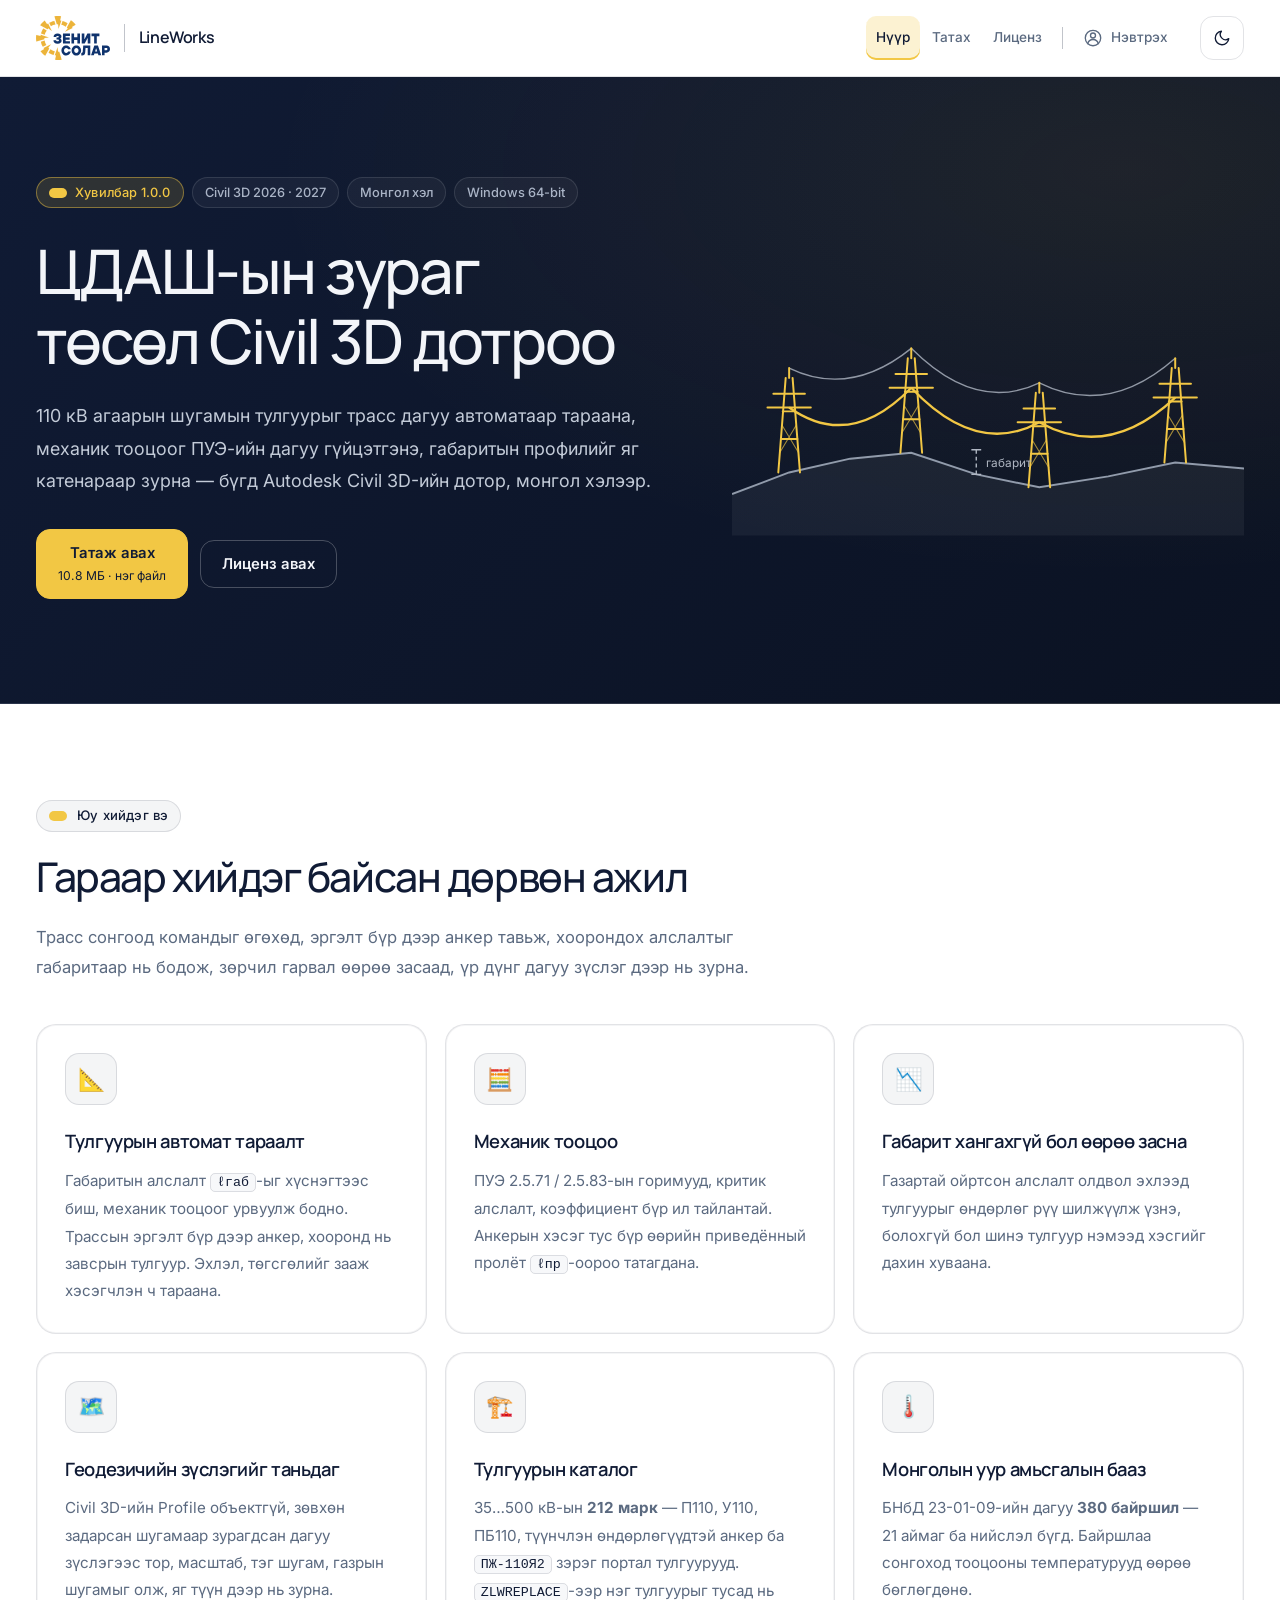
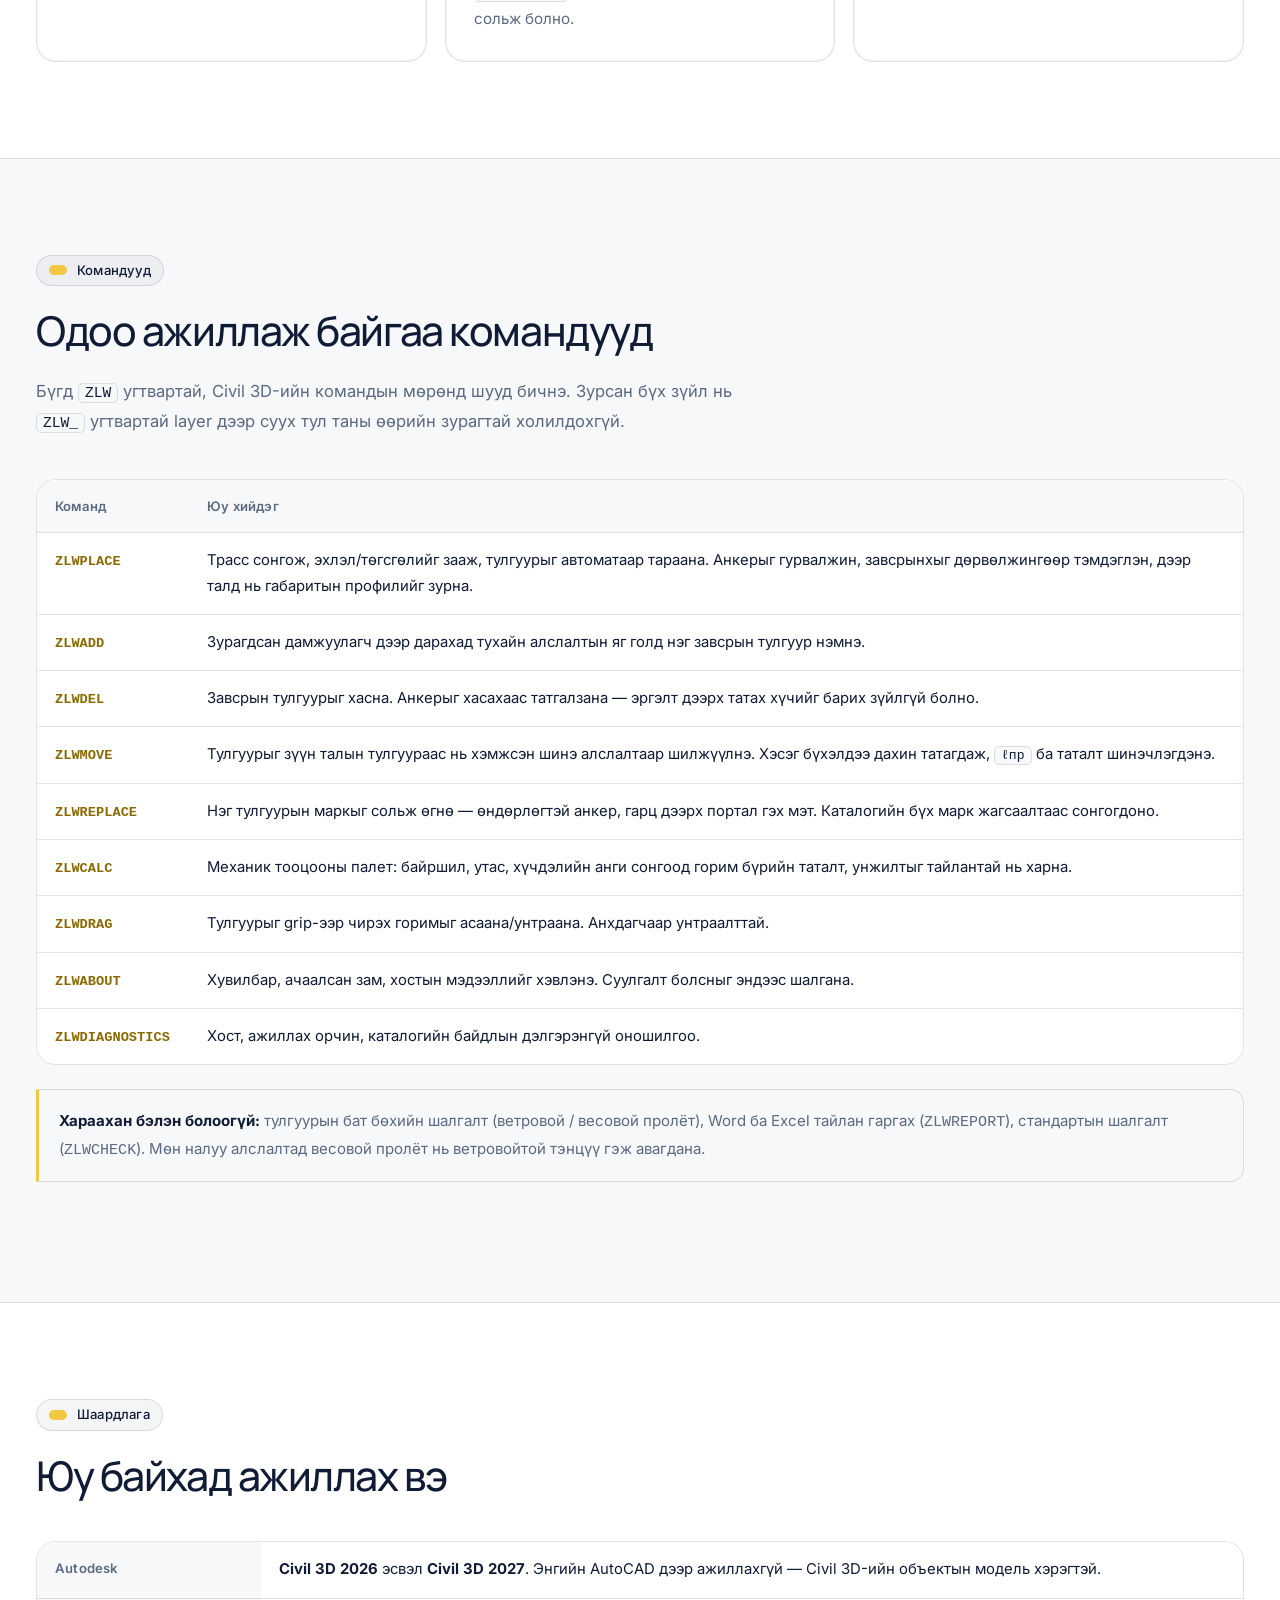
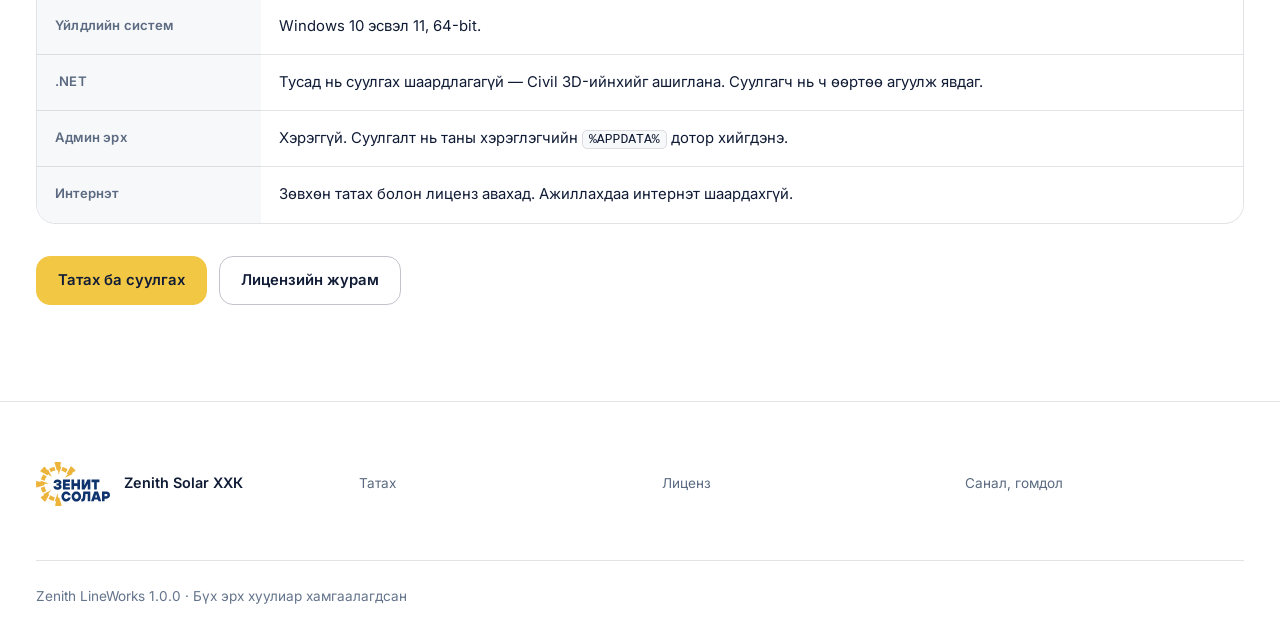
==== commit b752b960: "GPT-ийн палитр компанийн сайттай ижил: цайвар анхдагч, #101B35 / #F2C744 - zs-theme.css/js компанийн" ====
--- a/index.html
+++ b/index.html
@@ -8,16 +8,16 @@
 <meta property="og:title" content="Zenith LineWorks">
 <meta property="og:description" content="ЦДАШ-ын зураг төсөл ба механик тооцооны нэгдсэн систем — Autodesk Civil 3D-д зориулсан монгол хэлний plugin.">
 <meta property="og:type" content="website">
-<meta name="theme-color" content="#070d18">
+<meta name="theme-color" content="#ffffff">
 <script>
 (() => {
-  let theme = "dark";
+  let theme = "light";
   try {
-    if (localStorage.getItem("zs-theme") === "light") theme = "light";
+    if (localStorage.getItem("zs-theme") === "dark") theme = "dark";
   } catch {}
   document.documentElement.dataset.theme = theme;
   const meta = document.querySelector('meta[name="theme-color"]');
-  if (meta) meta.content = theme === "light" ? "#ffffff" : "#070d18";
+  if (meta) meta.content = theme === "dark" ? "#0b1222" : "#ffffff";
 })();
 </script>
 <link rel="icon" href="assets/img/favicon.svg" type="image/svg+xml">
--- a/assets/zs-theme.css
+++ b/assets/zs-theme.css
@@ -1,27 +1,57 @@
+/* Нийтлэг сэдэв — компанийн сайт ба LineWorks сайтад ЯГ ИЖИЛ файл. GPT-ийн палитр (2026-10-09). */
 :root {
-  --navy: #0f336d;
-  --navy-deep: #08214a;
-  --navy-ink: #070d18;
-  --sun: #ecb43a;
-  --sun-deep: #c98f12;
-  --accent: #ecb43a;
-  --bg: #070d18;
-  --bg-soft: #0b1424;
-  --card: #101a29;
-  --ink: #f4f6fa;
-  --ink-soft: #b0b7c3;
-  --ink-faint: #919bab;
-  --line: rgba(255, 255, 255, .11);
-  --line-strong: rgba(255, 255, 255, .24);
-  --header-bg: rgba(7, 13, 24, .92);
-  --hover: rgba(255, 255, 255, .045);
-  --accent-soft: rgba(236, 180, 58, .11);
-  --shadow: 0 16px 48px rgba(0, 0, 0, .16);
   --radius: 20px;
   --wrap: 1264px;
   --header-height: 76px;
   --font: "Inter", "Segoe UI", system-ui, -apple-system, sans-serif;
   --display: "Manrope", "Inter", "Segoe UI", system-ui, sans-serif;
+  --navy: #101b35;
+  --navy-deep: #0a1226;
+  --navy-ink: #101b35;
+  --navy-band: #101b35;
+  --sun: #f2c744;
+  --sun-deep: #d9ab1f;
+  --sun-hover: #f6d468;
+  --on-sun: #101b35;
+}
+
+:root,
+:root[data-theme="light"] {
+  --accent: #8a6a00;
+  --bg: #ffffff;
+  --bg-soft: #f7f8fa;
+  --card: #ffffff;
+  --ink: #101b35;
+  --ink-soft: #5b6a80;
+  --ink-faint: #64748b;
+  --line: rgba(16, 27, 53, .12);
+  --line-strong: rgba(16, 27, 53, .26);
+  --header-bg: rgba(255, 255, 255, .9);
+  --hover: rgba(16, 27, 53, .045);
+  --accent-soft: rgba(242, 199, 68, .24);
+  --shadow: 0 18px 50px rgba(16, 27, 53, .08);
+  --paper: var(--bg);
+  --paper-warm: var(--bg-soft);
+  --good: #176d40;
+  --warn: #93470e;
+  color-scheme: light;
+}
+
+:root[data-theme="dark"],
+.band-dark {
+  --accent: #f2c744;
+  --bg: #0b1222;
+  --bg-soft: #101b35;
+  --card: #141f3b;
+  --ink: #f3f5f9;
+  --ink-soft: #aab4c6;
+  --ink-faint: #8d98ad;
+  --line: rgba(255, 255, 255, .1);
+  --line-strong: rgba(255, 255, 255, .22);
+  --header-bg: rgba(11, 18, 34, .9);
+  --hover: rgba(255, 255, 255, .05);
+  --accent-soft: rgba(242, 199, 68, .14);
+  --shadow: 0 18px 50px rgba(0, 0, 0, .28);
   --paper: var(--bg);
   --paper-warm: var(--bg-soft);
   --good: #75d6a1;
@@ -29,23 +59,9 @@
   color-scheme: dark;
 }
 
-:root[data-theme="light"] {
-  --accent: #805900;
-  --bg: #ffffff;
-  --bg-soft: #f3f5f8;
-  --card: #ffffff;
-  --ink: #152033;
-  --ink-soft: #4d596c;
-  --ink-faint: #626e80;
-  --line: rgba(15, 51, 109, .14);
-  --line-strong: rgba(15, 51, 109, .3);
-  --header-bg: rgba(255, 255, 255, .94);
-  --hover: rgba(15, 51, 109, .045);
-  --accent-soft: rgba(236, 180, 58, .16);
-  --shadow: 0 16px 48px rgba(15, 51, 109, .06);
-  --good: #176d40;
-  --warn: #93470e;
-  color-scheme: light;
+.band-dark {
+  background: var(--navy-band);
+  color: var(--ink);
 }
 
 *,
@@ -161,7 +177,7 @@
 
 ::selection {
   background: var(--sun);
-  color: #171204;
+  color: var(--on-sun);
 }
 
 .top {
@@ -199,22 +215,24 @@
 
 .brand .logo-light,
 .foot .logo-foot.logo-light {
-  display: none;
+  display: block;
 }
 
 .brand .logo-dark,
 .foot .logo-foot.logo-dark {
+  display: none;
+}
+
+:root[data-theme="dark"] .brand .logo-light,
+:root[data-theme="dark"] .foot .logo-foot.logo-light,
+.band-dark .logo-light {
+  display: none;
+}
+
+:root[data-theme="dark"] .brand .logo-dark,
+:root[data-theme="dark"] .foot .logo-foot.logo-dark,
+.band-dark .logo-dark {
   display: block;
-}
-
-:root[data-theme="light"] .brand .logo-light,
-:root[data-theme="light"] .foot .logo-foot.logo-light {
-  display: block;
-}
-
-:root[data-theme="light"] .brand .logo-dark,
-:root[data-theme="light"] .foot .logo-foot.logo-dark {
-  display: none;
 }
 
 .brand-product {
@@ -263,7 +281,8 @@
 .nav a.here,
 .nav a[aria-current="page"] {
   background: var(--accent-soft);
-  color: var(--accent);
+  color: var(--ink);
+  box-shadow: inset 0 -2px 0 var(--sun);
 }
 
 .top-actions {
@@ -378,12 +397,12 @@
 .btn-sun {
   background: var(--sun);
   border-color: var(--sun);
-  color: #171204;
+  color: var(--on-sun);
 }
 
 .btn-sun:hover {
-  background: #f4c65f;
-  border-color: #f4c65f;
+  background: var(--sun-hover);
+  border-color: var(--sun-hover);
 }
 
 .btn-navy {
@@ -585,7 +604,7 @@
   transform: none;
 }
 
-@media (max-width: 1180px) {
+@media (max-width: 900px) {
   .top .wrap {
     position: relative;
     flex-wrap: wrap;
@@ -595,10 +614,6 @@
 
   .top-actions {
     margin-left: auto;
-  }
-
-  .top-actions .btn {
-    display: none;
   }
 
   .nav {
@@ -691,6 +706,10 @@
     gap: 6px;
   }
 
+  .top-actions .btn {
+    display: none;
+  }
+
   .nav-ready .nav {
     padding-inline: 20px;
   }
--- a/assets/site.css
+++ b/assets/site.css
@@ -1,15 +1,16 @@
-:root {
-  --danger: #ffaaa3;
-  --status-good-bg: rgba(117, 214, 161, .09);
-  --status-warn-bg: rgba(241, 183, 121, .09);
-  --status-danger-bg: rgba(255, 170, 163, .09);
-}
-
+:root,
 :root[data-theme="light"] {
   --danger: #a52720;
   --status-good-bg: rgba(23, 109, 64, .06);
   --status-warn-bg: rgba(147, 71, 14, .06);
   --status-danger-bg: rgba(165, 39, 32, .06);
+}
+
+:root[data-theme="dark"] {
+  --danger: #ffaaa3;
+  --status-good-bg: rgba(117, 214, 161, .09);
+  --status-warn-bg: rgba(241, 183, 121, .09);
+  --status-danger-bg: rgba(255, 170, 163, .09);
 }
 
 body > *,
@@ -69,16 +70,16 @@
 }
 
 .hero {
-  --accent: #ecb43a;
-  --ink: #f4f6fa;
-  --ink-soft: #b0b7c3;
-  --ink-faint: #919bab;
+  --accent: #f2c744;
+  --ink: #f3f5f9;
+  --ink-soft: #aab4c6;
+  --ink-faint: #8d98ad;
   --line: rgba(255, 255, 255, .11);
   --line-strong: rgba(255, 255, 255, .24);
   --hover: rgba(255, 255, 255, .045);
-  --bg-soft: #0b1424;
-  --card: #101a29;
-  --accent-soft: rgba(236, 180, 58, .11);
+  --bg-soft: #101b35;
+  --card: #141f3b;
+  --accent-soft: rgba(242, 199, 68, .14);
   position: relative;
   isolation: isolate;
   padding: 100px 0 104px;
@@ -86,10 +87,10 @@
   background:
     radial-gradient(
       ellipse at 88% 15%,
-      rgba(236, 180, 58, .07),
+      rgba(242, 199, 68, .08),
       transparent 54%
     ),
-    linear-gradient(135deg, #070d18, #0b1424);
+    linear-gradient(135deg, #101b35, #0b1222);
   color: var(--ink);
   color-scheme: dark;
 }
@@ -113,7 +114,7 @@
 .hero .lede {
   max-width: 62ch;
   margin-bottom: 32px;
-  color: #bbc4d1;
+  color: #c3cbd8;
   font-size: clamp(1rem, 1.5vw, 1.12rem);
   line-height: 1.8;
 }
@@ -126,7 +127,7 @@
 
 .hero-art #tw,
 .hero-art [stroke="#f0a500"] {
-  stroke: #ecb43a;
+  stroke: var(--sun);
 }
 
 .hero-art [stroke="#7e9bb8"] {
@@ -172,7 +173,7 @@
 }
 
 .badge.sun {
-  border-color: rgba(236, 180, 58, .35);
+  border-color: rgba(242, 199, 68, .45);
   background: var(--accent-soft);
   color: var(--accent);
 }
@@ -375,7 +376,7 @@
   border: 1px solid var(--sun);
   border-radius: 50%;
   background: var(--sun);
-  color: #171204;
+  color: var(--on-sun);
   font-size: .88rem;
   font-weight: 700;
   content: counter(s);
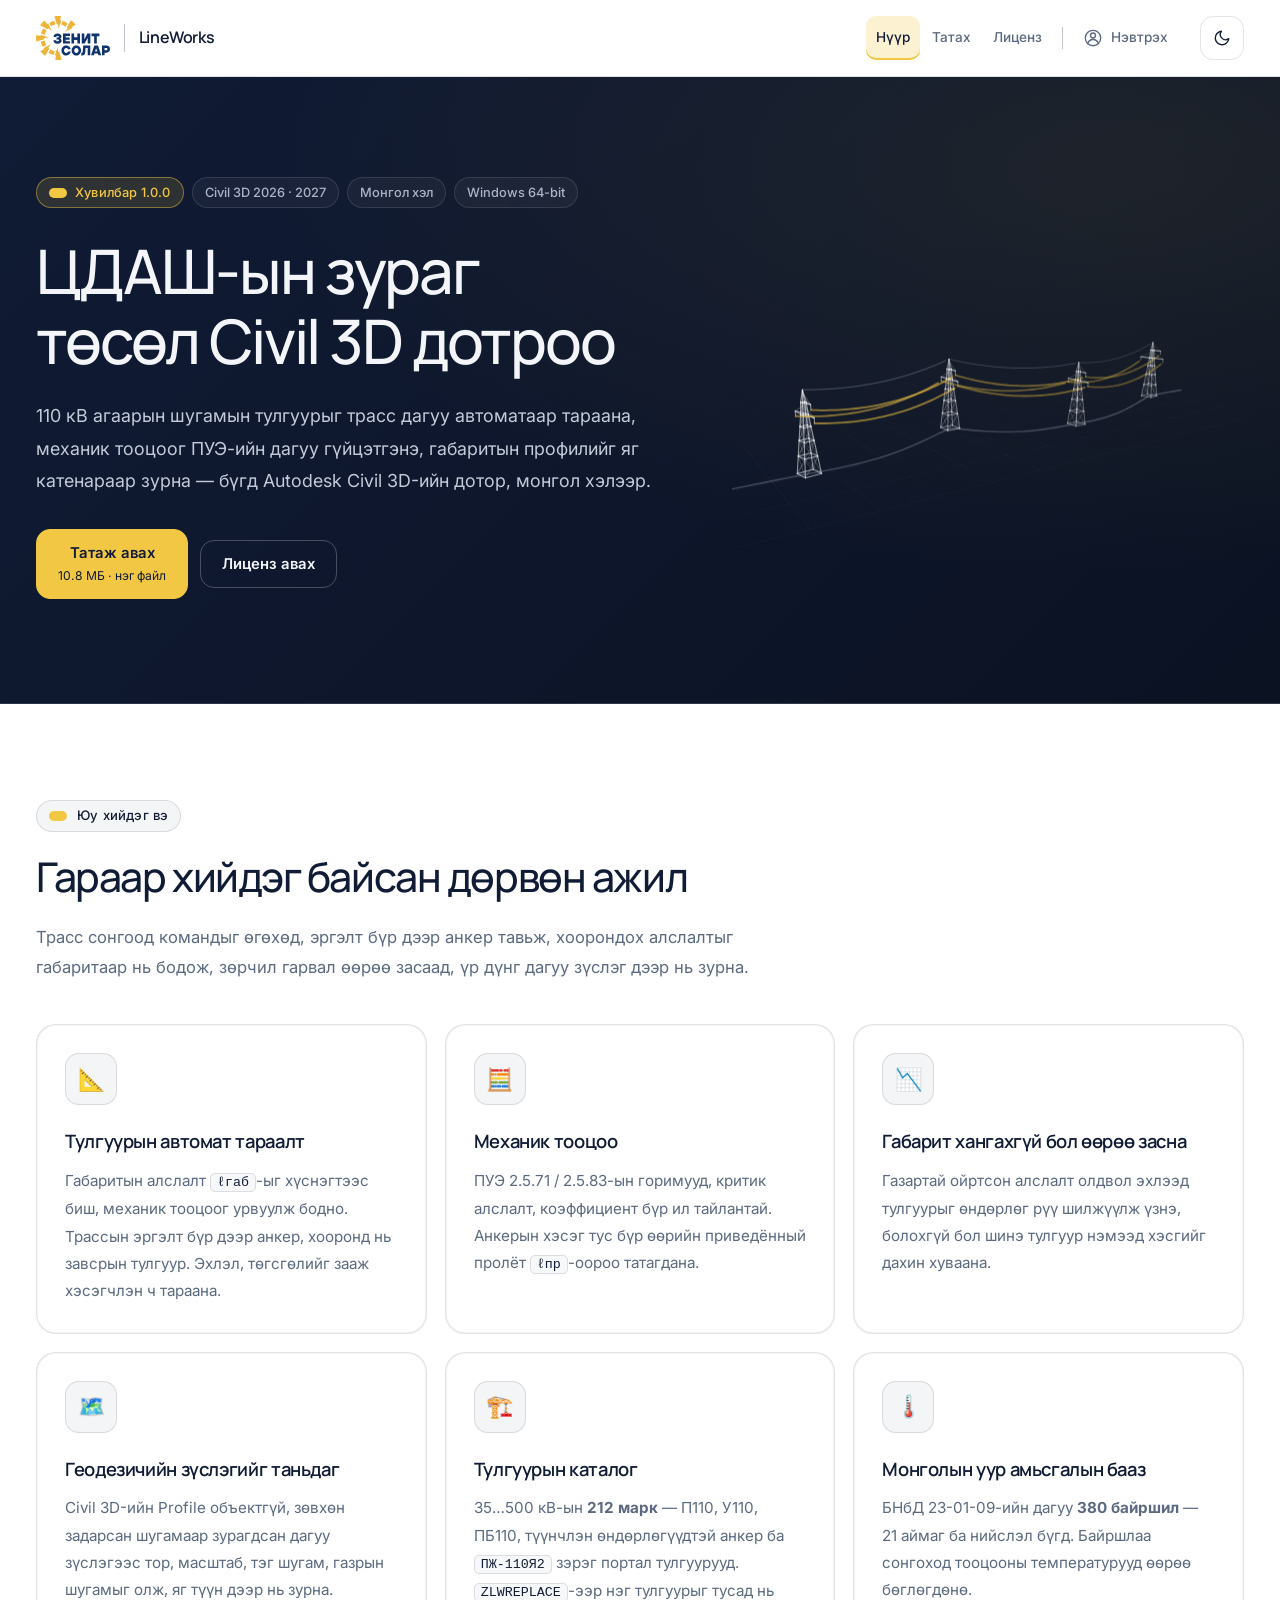
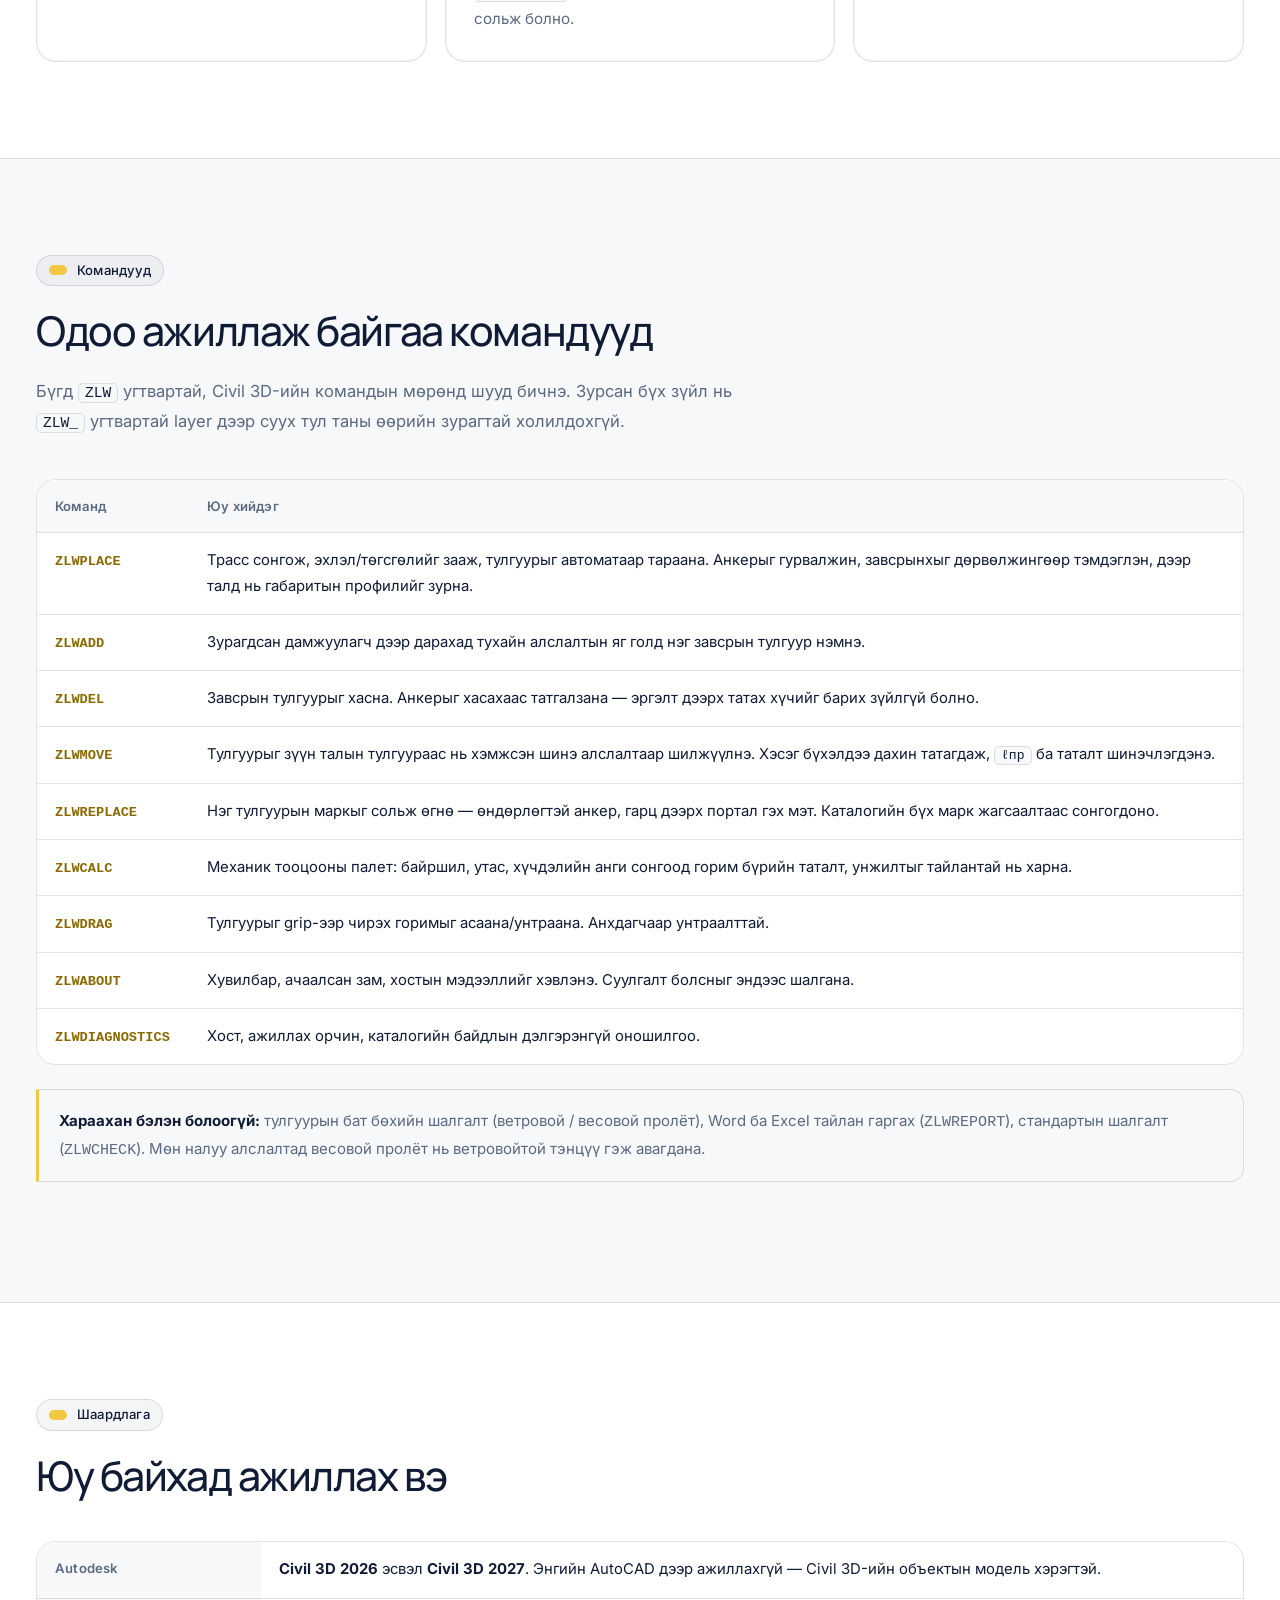
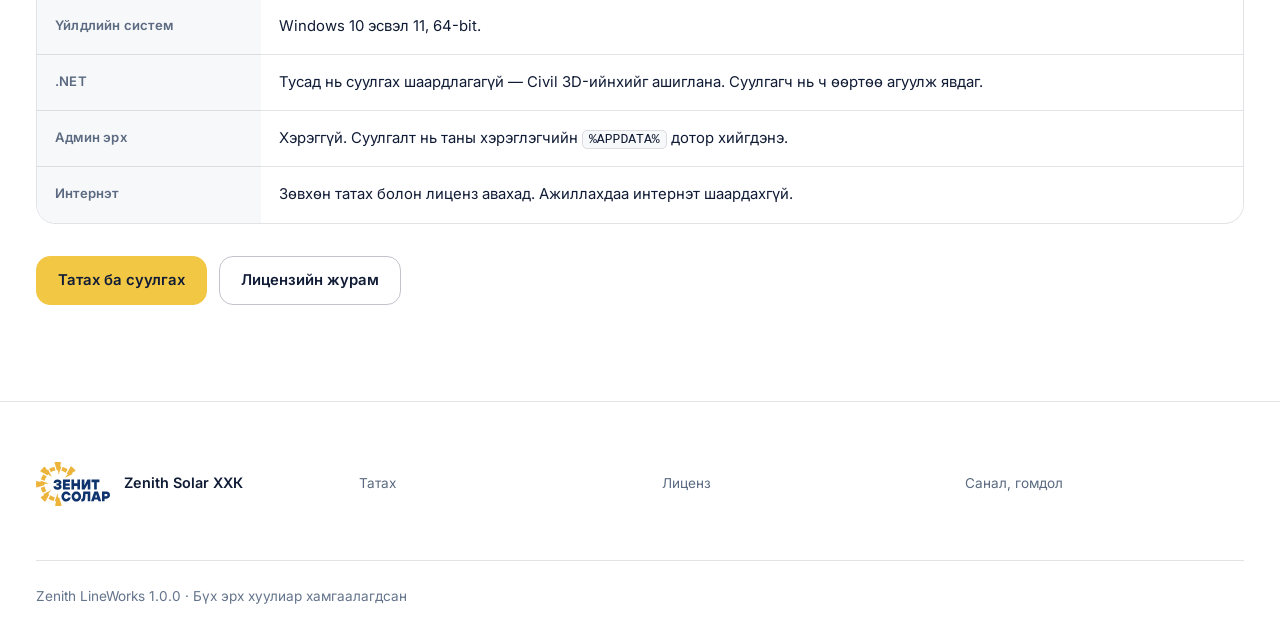
==== commit a8d70c18: "Нүүр: агаарын шугамын 3D дүрслэл (катенар, габарит), SVG нь fallback Co-Authored-By: Claude Opus 5.5" ====
--- a/index.html
+++ b/index.html
@@ -94,9 +94,10 @@
     </div>
 
     <!--
-      Тайлбар зураг: газрын гадарга, тулгуур, унжилт, габарит. Зурган файл биш
-      inline SVG — сайт нь ганц CSS-ээс өөр татах зүйлгүй байх ёстой.
+      Тайлбар зураг: газрын гадарга, тулгуур, унжилт, габарит. assets/hero-3d.js
+      ажиллавал дээр нь 3D canvas зурагдана; эс бөгөөс энэ SVG харагдана.
     -->
+    <div class="hero-3d">
     <svg class="hero-art" viewBox="0 0 520 300" role="img"
          aria-label="Дагуу зүслэг дээр тараагдсан тулгуур ба унжсан дамжуулагч">
       <defs>
@@ -134,6 +135,7 @@
       <text x="258" y="230" fill="#4ec98a" font-size="12"
             font-family="Segoe UI, sans-serif">габарит</text>
     </svg>
+    </div>
   </div>
 </div>
 
@@ -335,5 +337,6 @@
 
 <script src="assets/zs-theme.js" defer></script>
 <script src="assets/nav-session.js"></script>
+<script src="assets/hero-3d.js" defer></script>
 </body>
 </html>
--- a/assets/site.css
+++ b/assets/site.css
@@ -125,6 +125,30 @@
   height: auto;
 }
 
+.hero-3d {
+  position: relative;
+  display: grid;
+  align-items: center;
+  width: 100%;
+  aspect-ratio: 520 / 360;
+}
+
+.hero-3d canvas {
+  position: absolute;
+  inset: 0;
+  display: none;
+  width: 100%;
+  height: 100%;
+}
+
+.hero-3d.is-3d canvas {
+  display: block;
+}
+
+.hero-3d.is-3d .hero-art {
+  visibility: hidden;
+}
+
 .hero-art #tw,
 .hero-art [stroke="#f0a500"] {
   stroke: var(--sun);
@@ -559,7 +583,8 @@
     max-width: 22ch;
   }
 
-  .hero-art {
+  .hero-art,
+  .hero-3d {
     max-width: 560px;
     justify-self: center;
   }
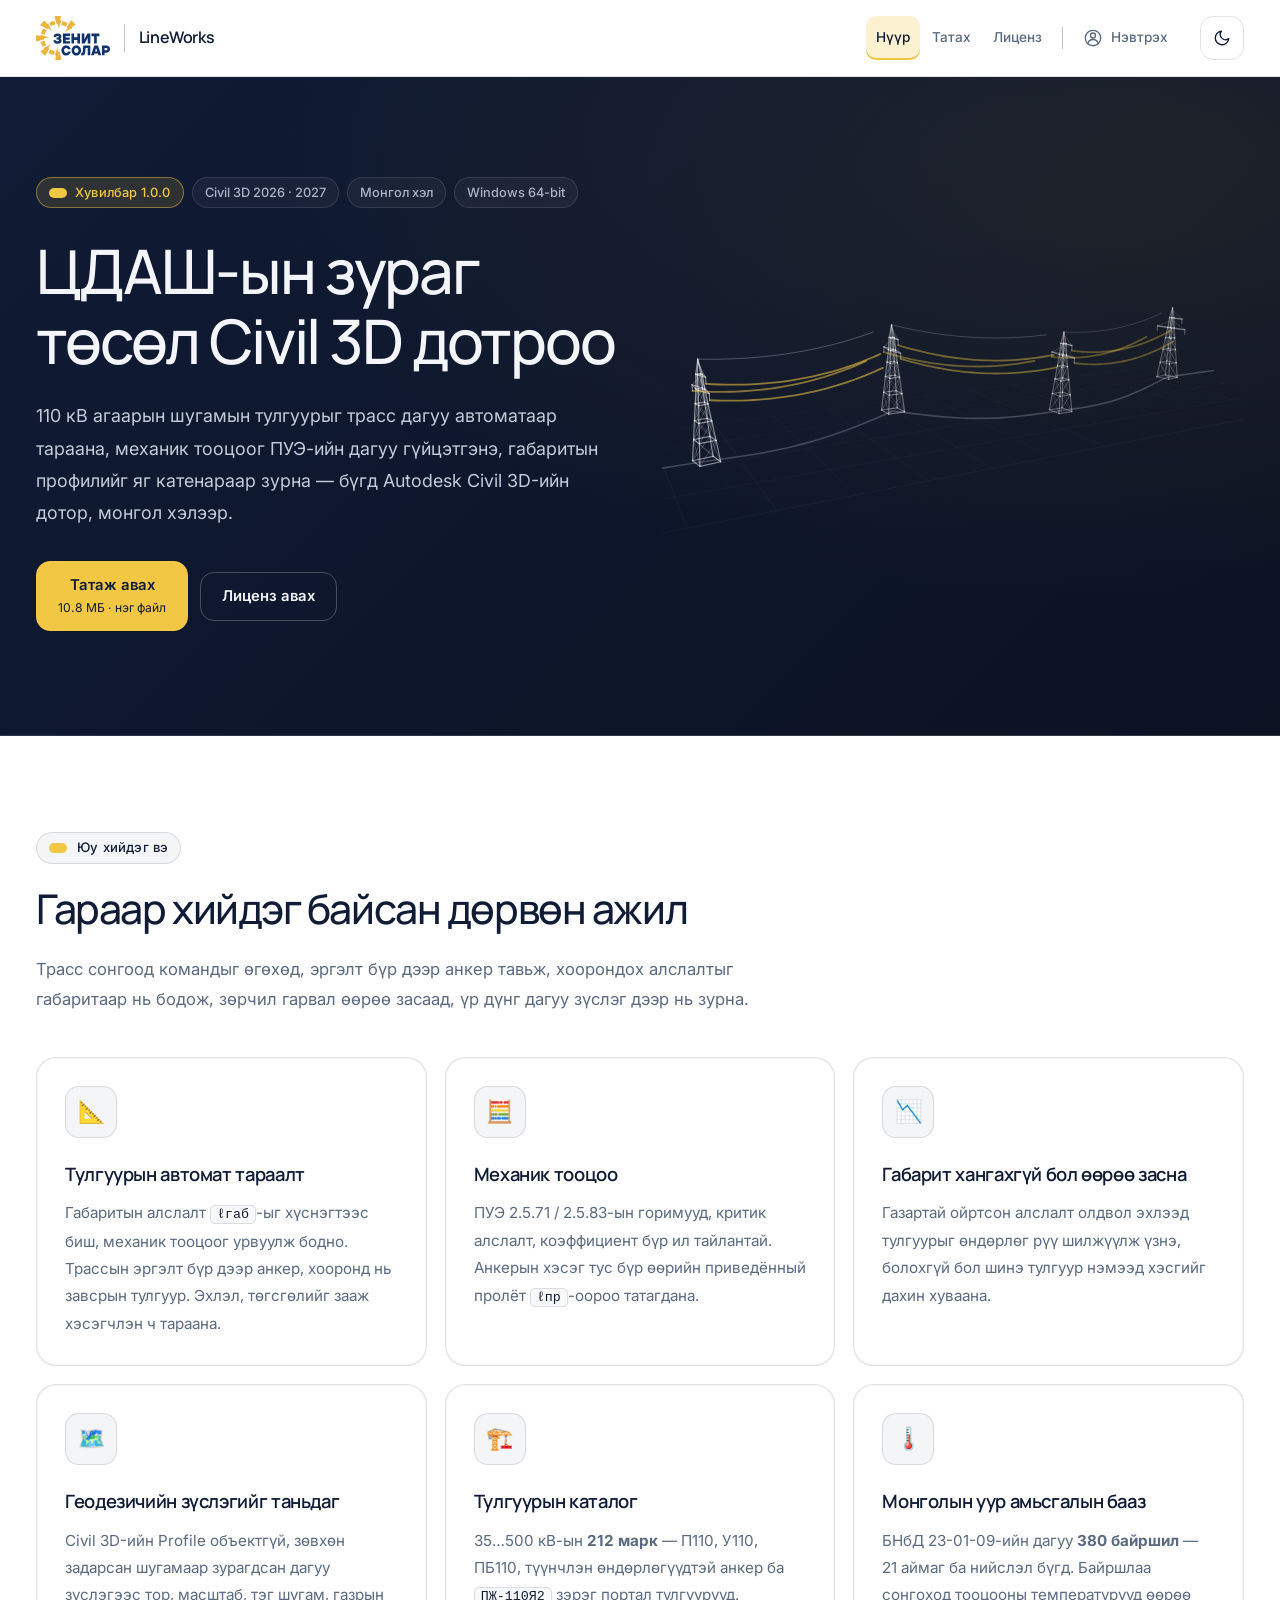
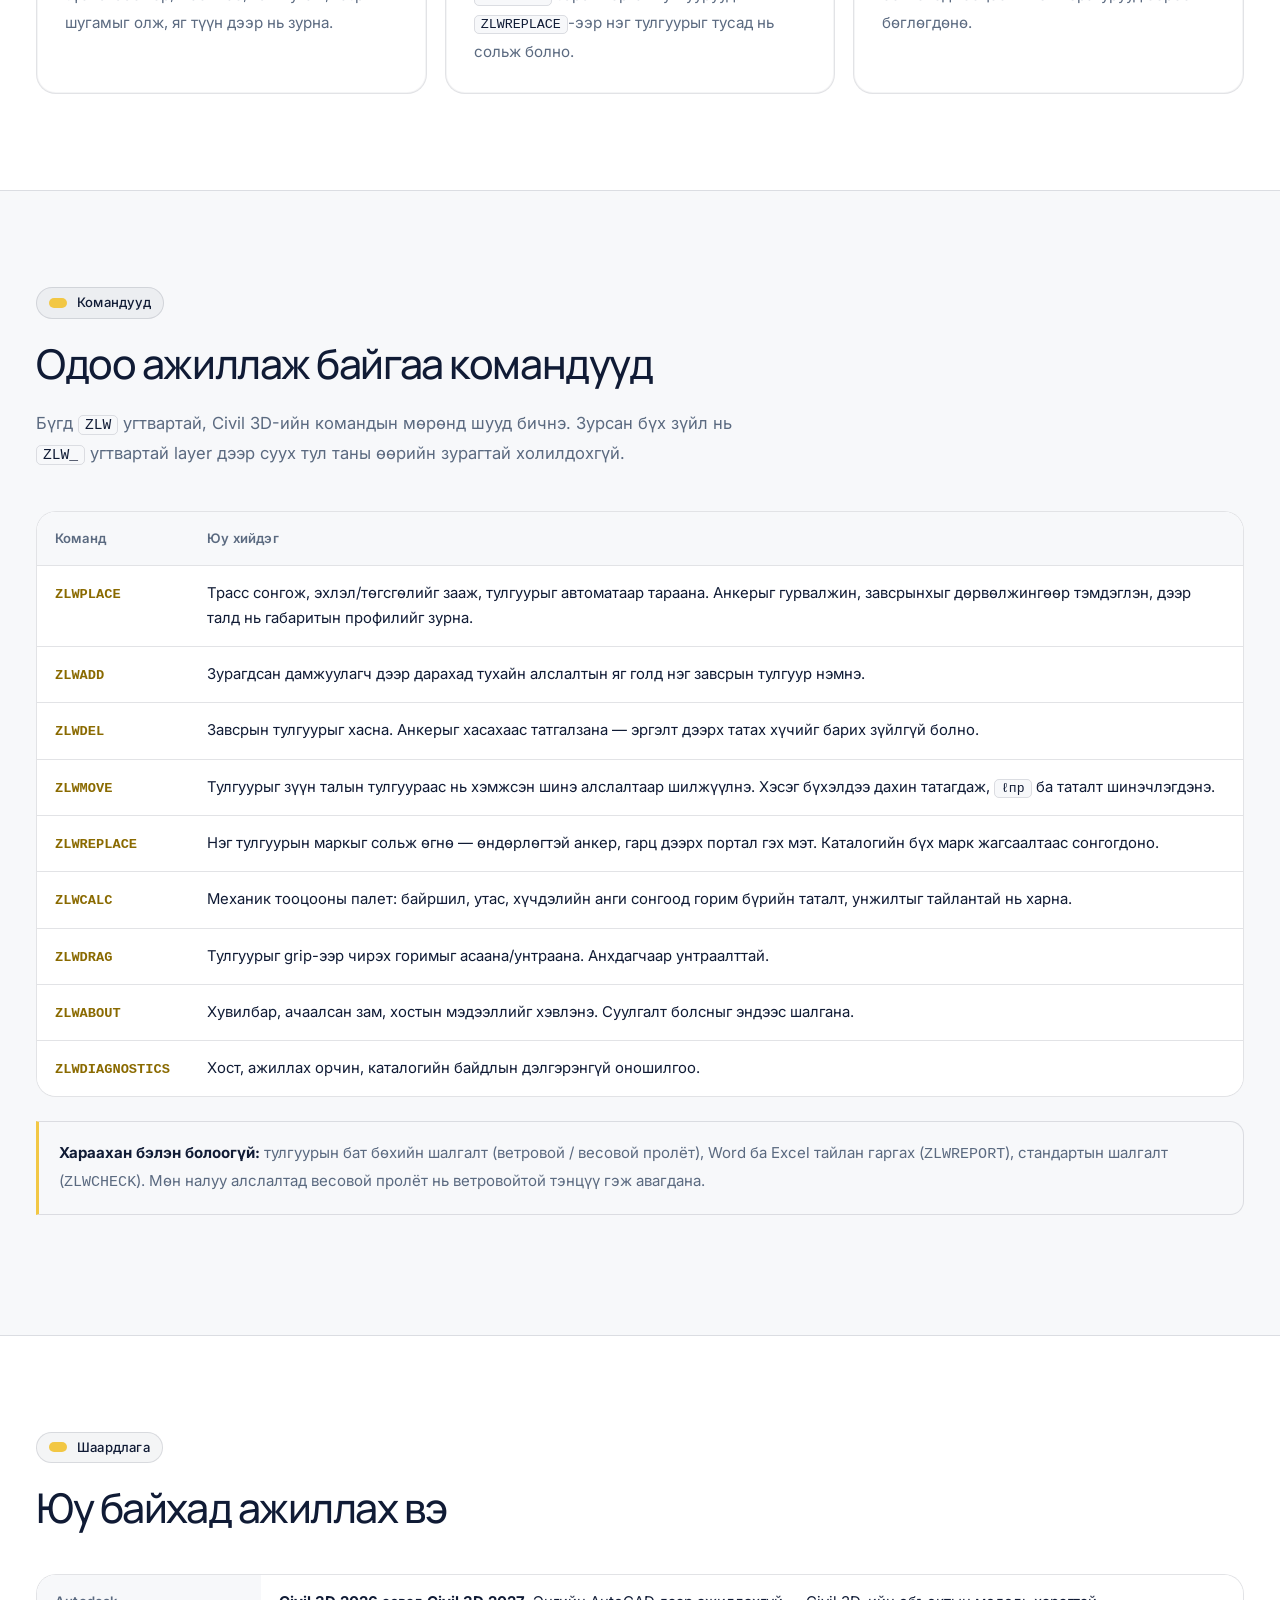
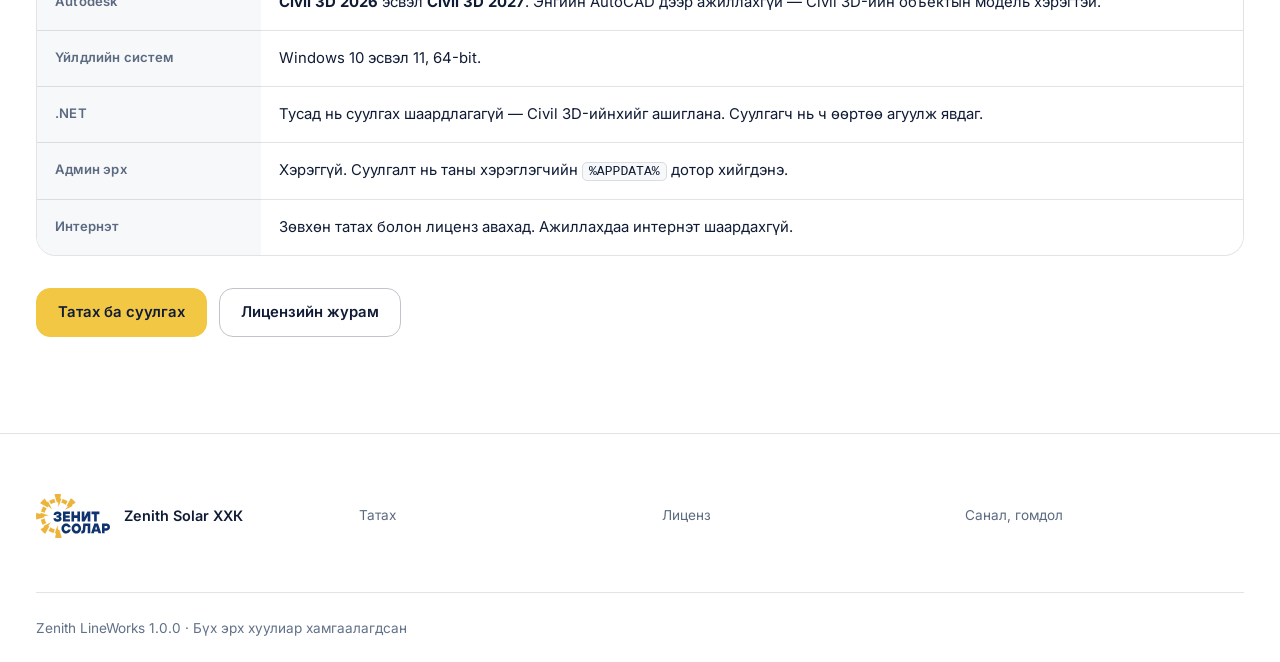
==== commit 719cdb41: "Astra-гийн хяналтын засвар: 3D танилцуулга 3.2 с-д зогсоно, налуу катенар, main/skip link/h1, данс ц" ====
--- a/index.html
+++ b/index.html
@@ -28,6 +28,7 @@
 <link rel="stylesheet" href="assets/site.css">
 </head>
 <body>
+<a class="skip-link" href="#main">Үндсэн агуулга руу алгасах</a>
 
 <header class="top">
   <div class="wrap">
@@ -70,6 +71,7 @@
   </div>
 </header>
 
+<main id="main" tabindex="-1">
 <div class="hero">
   <div class="wrap hero-grid">
     <div>
@@ -316,6 +318,8 @@
   </div>
 </section>
 
+</main>
+
 <footer class="foot">
   <div class="wrap foot-grid">
     <a class="foot-brand" href="https://nova-xo.github.io/zenithsolar-web/">
--- a/assets/zs-theme.css
+++ b/assets/zs-theme.css
@@ -23,7 +23,7 @@
   --card: #ffffff;
   --ink: #101b35;
   --ink-soft: #5b6a80;
-  --ink-faint: #64748b;
+  --ink-faint: #617187;
   --line: rgba(16, 27, 53, .12);
   --line-strong: rgba(16, 27, 53, .26);
   --header-bg: rgba(255, 255, 255, .9);
@@ -157,6 +157,25 @@
   padding-inline: 28px;
 }
 
+.skip-link {
+  position: fixed;
+  top: 12px;
+  left: 12px;
+  z-index: 200;
+  max-width: calc(100% - 24px);
+  padding: 12px 18px;
+  border-radius: 10px;
+  background: var(--sun);
+  color: var(--on-sun);
+  font-weight: 600;
+  text-decoration: none;
+  transform: translateY(calc(-100% - 20px));
+}
+
+.skip-link:focus {
+  transform: none;
+}
+
 .sr-only {
   position: absolute;
   width: 1px;
@@ -547,6 +566,11 @@
 
 .foot a:hover {
   color: var(--ink);
+}
+
+.foot .btn-sun,
+.foot .btn-sun:hover {
+  color: var(--on-sun);
 }
 
 .foot .logo-foot {
--- a/assets/site.css
+++ b/assets/site.css
@@ -97,7 +97,7 @@
 
 .hero-grid {
   display: grid;
-  grid-template-columns: minmax(0, 1.12fr) minmax(0, .88fr);
+  grid-template-columns: minmax(0, 1fr) minmax(0, 1fr);
   align-items: center;
   gap: 44px;
 }
@@ -130,7 +130,7 @@
   display: grid;
   align-items: center;
   width: 100%;
-  aspect-ratio: 520 / 360;
+  aspect-ratio: 520 / 380;
 }
 
 .hero-3d canvas {
@@ -541,7 +541,7 @@
   max-width: 100%;
 }
 
-@media (max-width: 1180px) {
+@media (max-width: 900px) {
   .nav #nav-account {
     display: flex;
     flex-direction: column;
@@ -561,7 +561,9 @@
     flex: 1;
     max-width: none;
   }
-
+}
+
+@media (max-width: 1180px) {
   .hero {
     padding-block: 76px 80px;
   }
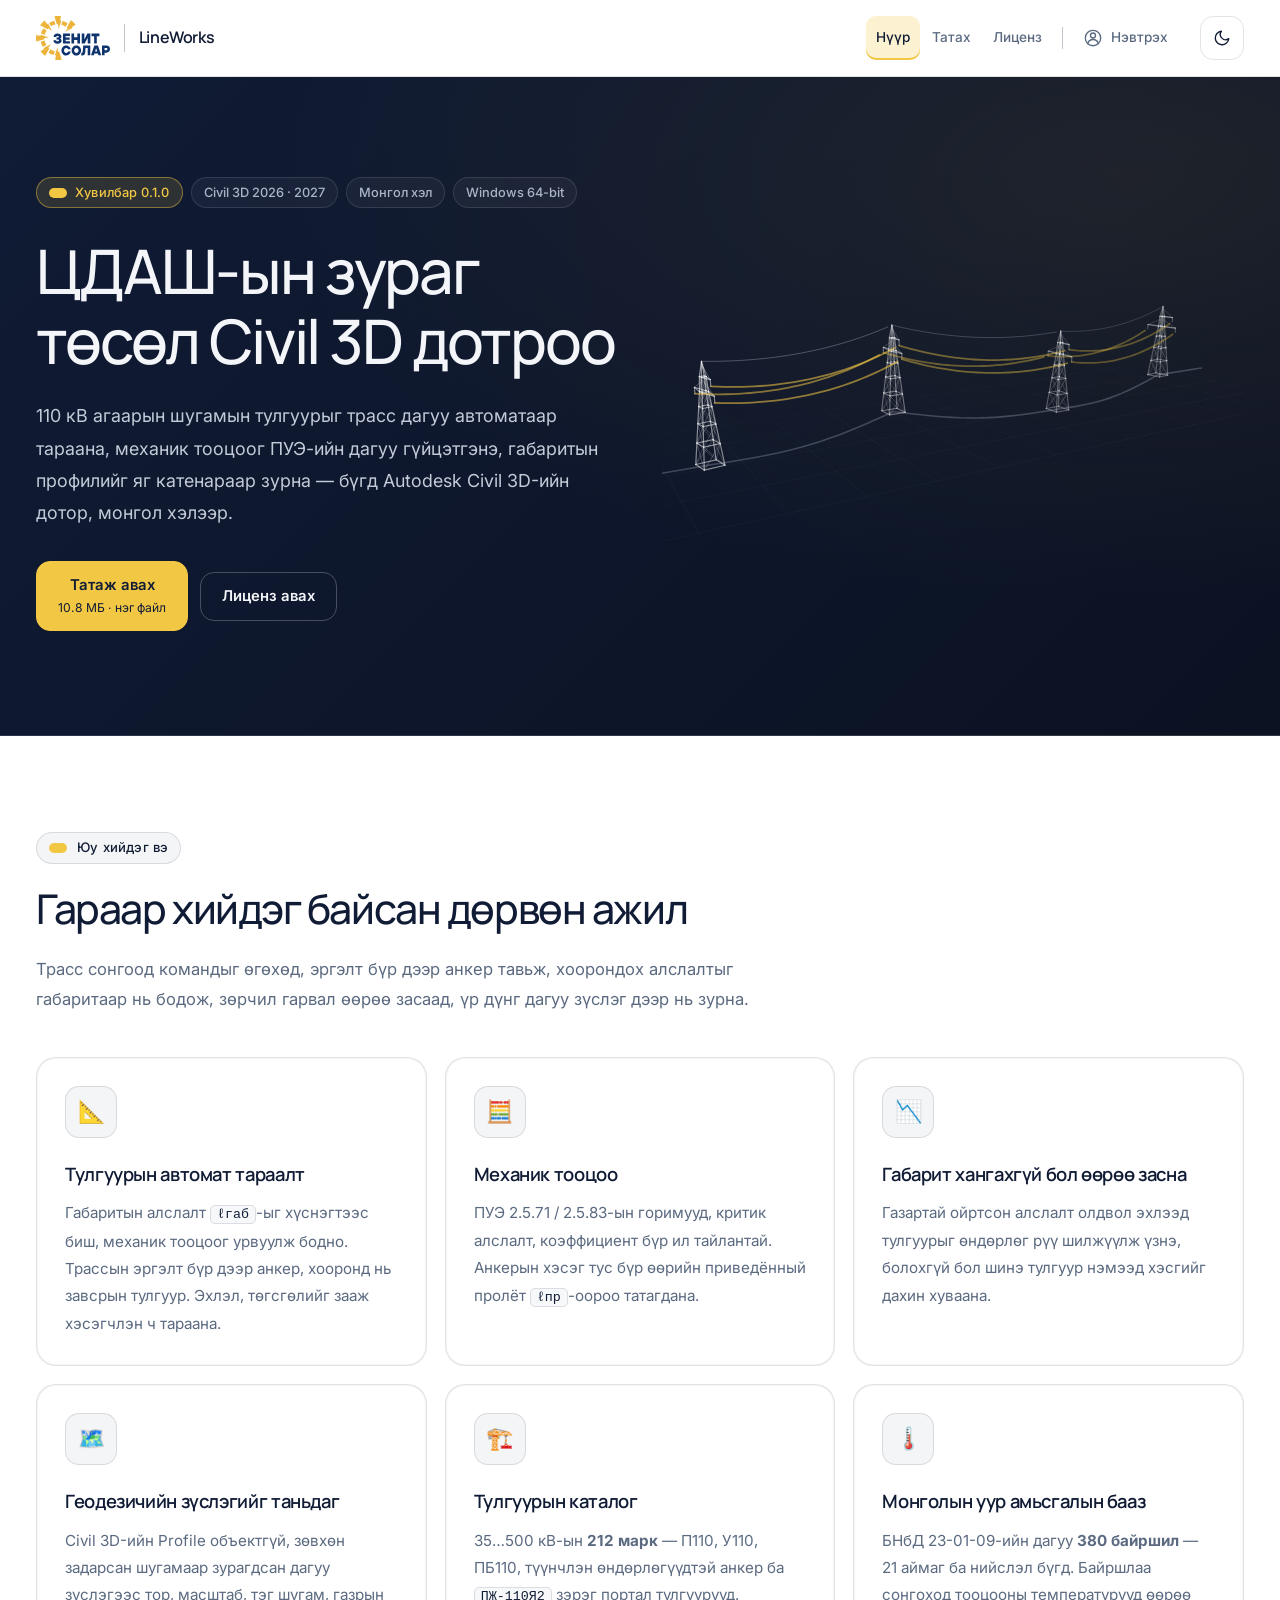
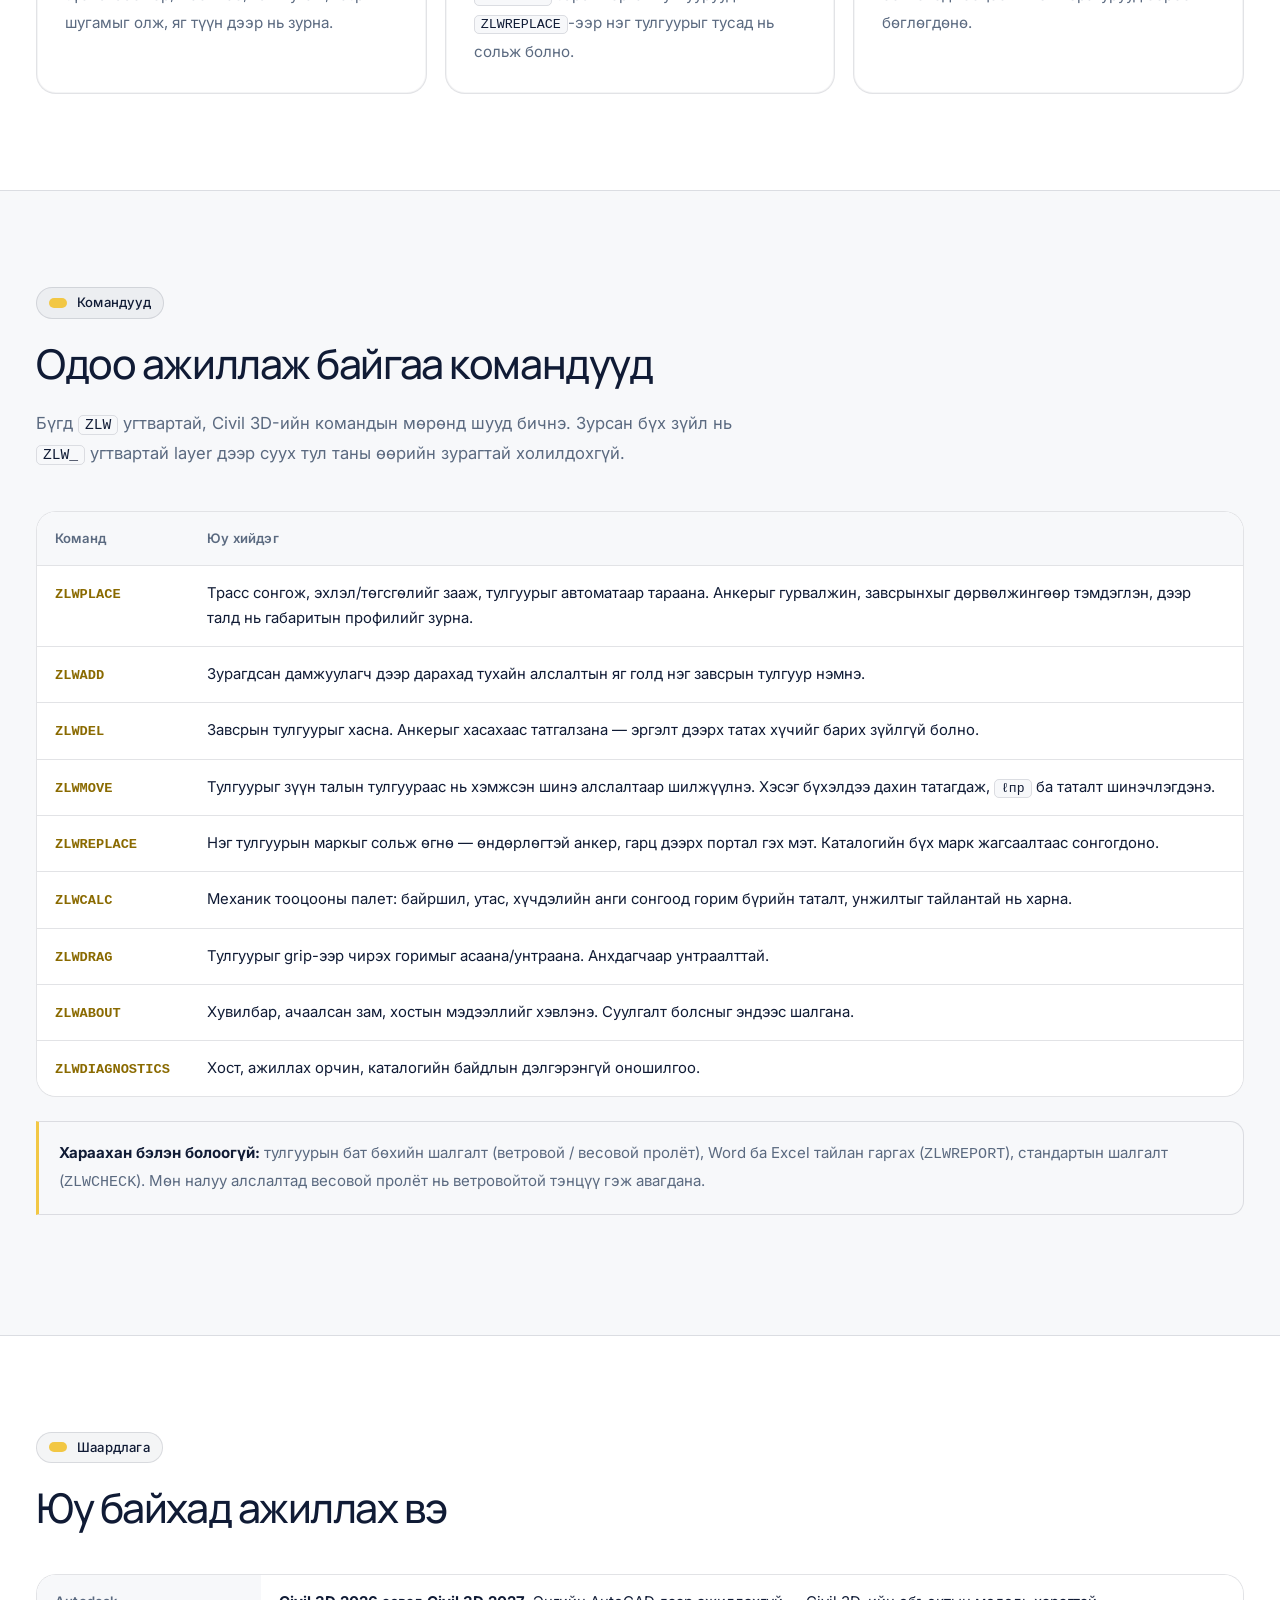
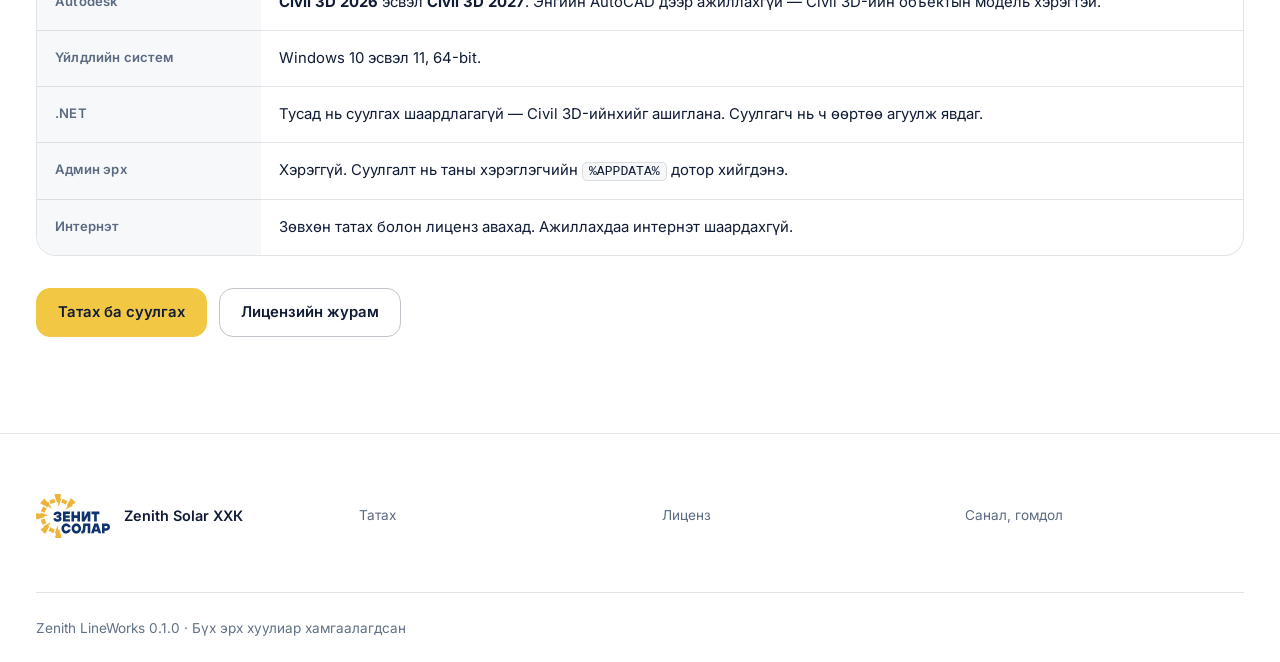
==== commit 94e8f53a: "Хувилбарын дугаарыг 0.1.0 болгов; татах холбоос v0.1.0 tag руу Дотоод дугаарлалт 0.x руу шилжсэн (ал" ====
--- a/index.html
+++ b/index.html
@@ -76,7 +76,7 @@
   <div class="wrap hero-grid">
     <div>
       <div class="badges">
-        <span class="badge sun eyebrow">Хувилбар 1.0.0</span>
+        <span class="badge sun eyebrow">Хувилбар 0.1.0</span>
         <span class="badge">Civil 3D 2026 · 2027</span>
         <span class="badge">Монгол хэл</span>
         <span class="badge">Windows 64-bit</span>
@@ -333,7 +333,7 @@
       <a href="https://github.com/NOVA-XO/lineworks/issues">Санал, гомдол</a>
     </nav>
     <div class="foot-bottom">
-      Zenith LineWorks 1.0.0 · Бүх эрх хуулиар хамгаалагдсан
+      Zenith LineWorks 0.1.0 · Бүх эрх хуулиар хамгаалагдсан
     </div>
   </div>
 </footer>
--- a/assets/site.css
+++ b/assets/site.css
@@ -179,8 +179,7 @@
   margin-bottom: 28px;
 }
 
-.badge,
-.pill {
+.badge {
   display: inline-flex;
   align-items: center;
   justify-content: center;
@@ -442,62 +441,6 @@
   border-left-color: var(--good);
 }
 
-.note.danger {
-  border-left-color: var(--danger);
-}
-
-.lookup {
-  display: flex;
-  flex-wrap: wrap;
-  gap: 10px;
-  margin-bottom: 18px;
-}
-
-.lookup input {
-  flex: 1 1 280px;
-  min-width: 0;
-  max-width: 100%;
-  min-height: 46px;
-  padding: 12px 15px;
-  border: 1px solid var(--line-strong);
-  border-radius: 12px;
-  background: var(--card);
-  color: var(--ink);
-  font: inherit;
-}
-
-.lookup input:focus {
-  outline: 2px solid var(--accent);
-  outline-offset: 2px;
-  border-color: var(--accent);
-}
-
-.result {
-  min-width: 0;
-  padding: 24px;
-  border: 1px solid var(--line);
-  border-radius: var(--radius);
-  background: var(--card);
-}
-
-.result dl {
-  display: grid;
-  grid-template-columns: minmax(0, max-content) minmax(0, 1fr);
-  gap: 8px 22px;
-  margin: 0;
-}
-
-.result dt {
-  color: var(--ink-faint);
-  font-size: .88rem;
-}
-
-.result dd {
-  min-width: 0;
-  margin: 0;
-  font-weight: 600;
-}
-
 :is(.badge, .pill).good {
   border-color: var(--good);
   background: var(--status-good-bg);
@@ -627,19 +570,6 @@
     padding: 24px;
   }
 
-  .result {
-    padding: 20px;
-  }
-
-  .result dl {
-    grid-template-columns: minmax(0, 1fr);
-    gap: 2px 0;
-  }
-
-  .result dd {
-    margin-bottom: 12px;
-  }
-
   ol.steps > li {
     padding-left: 30px;
   }
